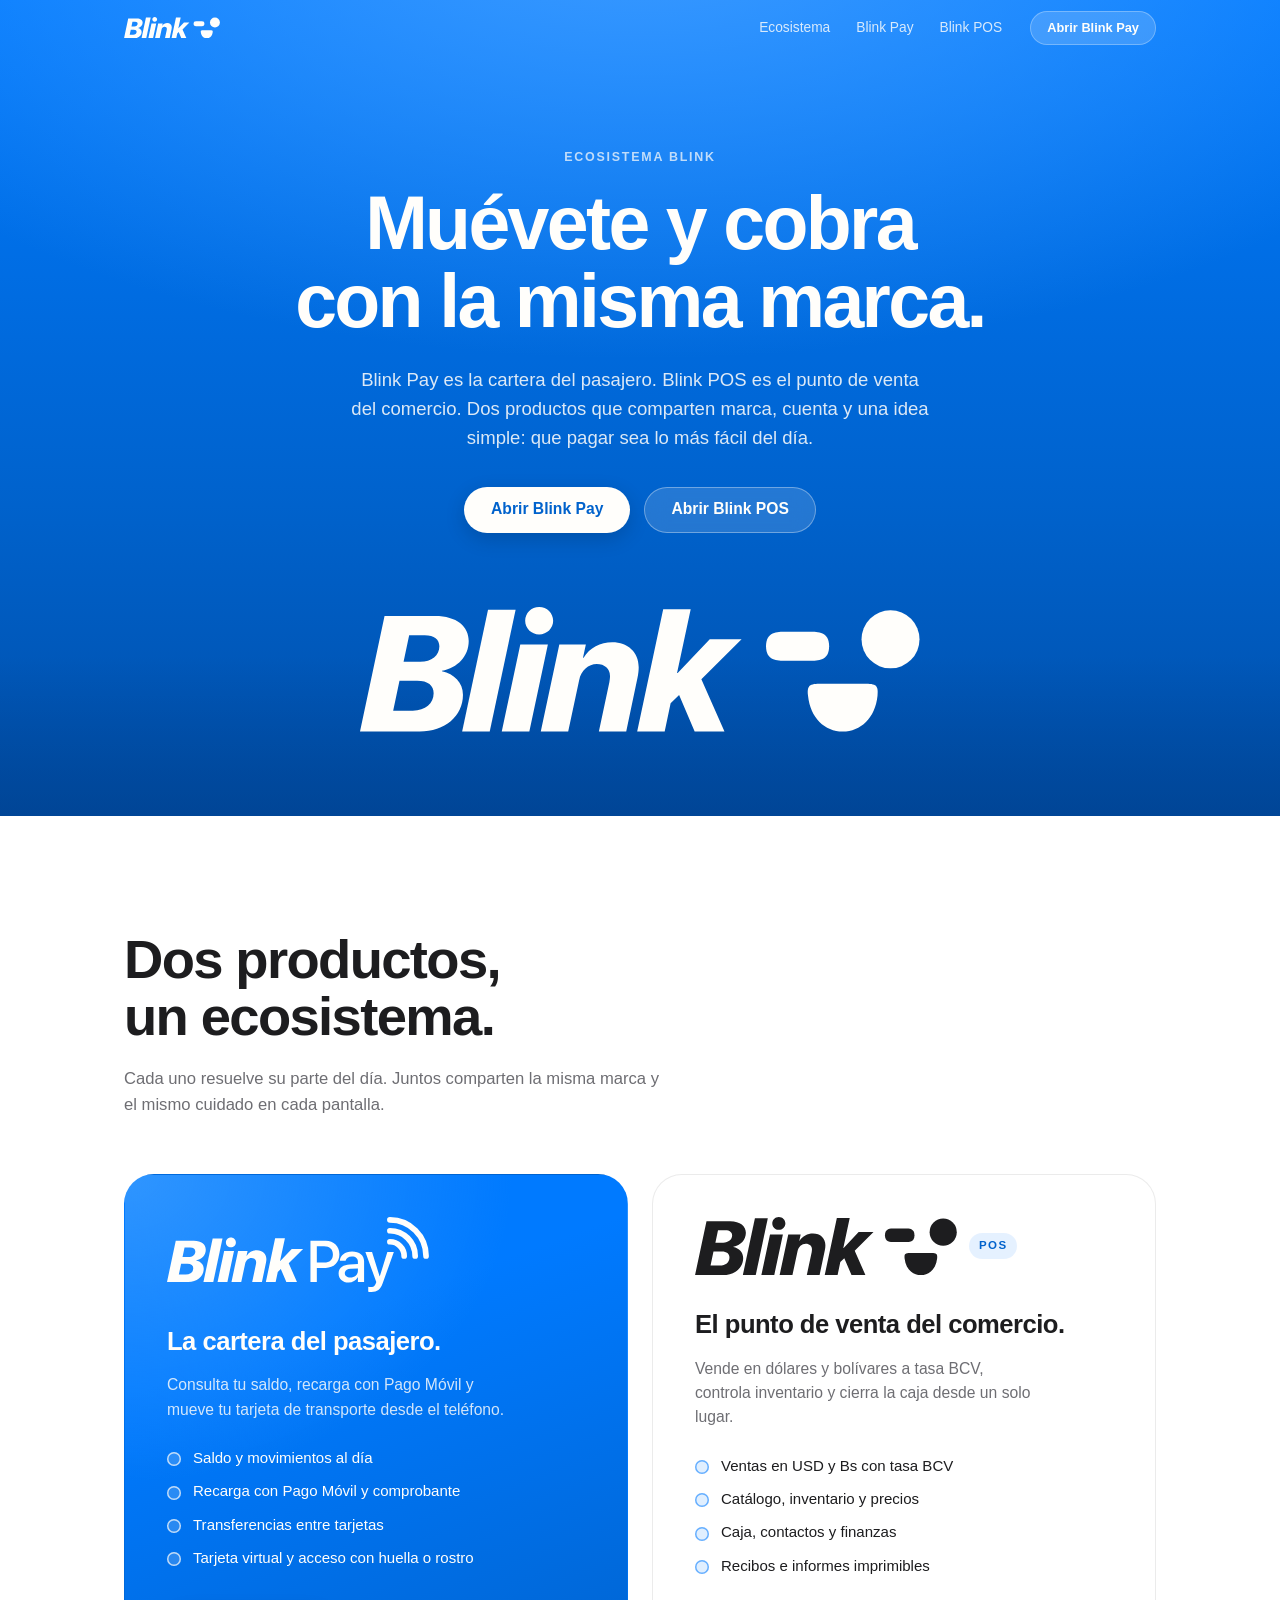
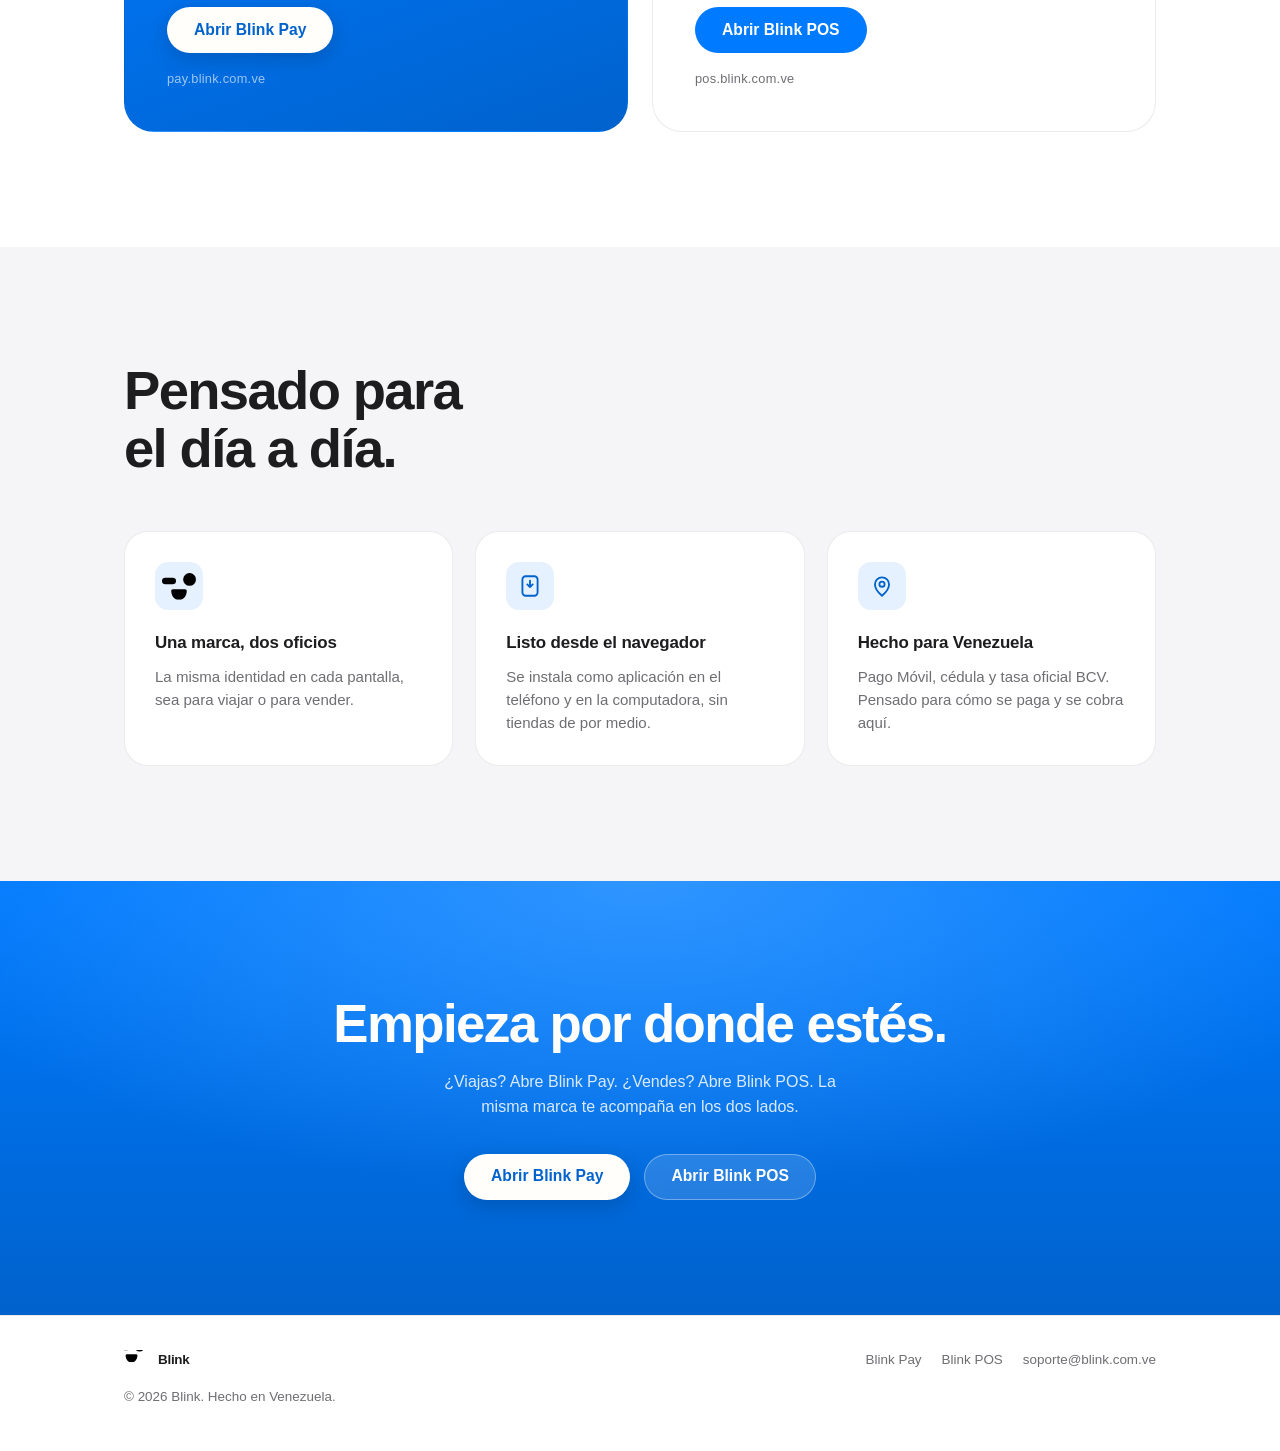
==== index.html @ 362bc80d "Crea la landing del ecosistema Blink" ====
<!doctype html>
<html lang="es">
<head>
  <meta charset="utf-8">
  <meta name="viewport" content="width=device-width, initial-scale=1">
  <title>Blink — Muévete y cobra con la misma marca</title>
  <meta name="description" content="Blink Pay, la cartera del pasajero, y Blink POS, el punto de venta del comercio. Dos productos que comparten marca, cuenta y la misma idea: que pagar sea lo más fácil del día.">
  <link rel="canonical" href="https://www.blink.com.ve/">
  <meta name="theme-color" content="#007AFF">
  <meta name="color-scheme" content="light">

  <meta property="og:type" content="website">
  <meta property="og:site_name" content="Blink">
  <meta property="og:locale" content="es_VE">
  <meta property="og:title" content="Blink — Muévete y cobra con la misma marca">
  <meta property="og:description" content="Blink Pay para el pasajero. Blink POS para el comercio. Dos productos, un ecosistema.">
  <meta property="og:url" content="https://www.blink.com.ve/">
  <meta property="og:image" content="https://www.blink.com.ve/assets/og.png">
  <meta property="og:image:width" content="1200">
  <meta property="og:image:height" content="630">
  <meta name="twitter:card" content="summary_large_image">
  <meta name="twitter:title" content="Blink — Muévete y cobra con la misma marca">
  <meta name="twitter:description" content="Blink Pay para el pasajero. Blink POS para el comercio. Dos productos, un ecosistema.">
  <meta name="twitter:image" content="https://www.blink.com.ve/assets/og.png">

  <link rel="icon" href="assets/favicon.svg" type="image/svg+xml">
  <link rel="icon" href="assets/favicon.png" sizes="32x32" type="image/png">
  <link rel="apple-touch-icon" href="assets/apple-touch-icon.png">
  <link rel="manifest" href="manifest.webmanifest">
  <link rel="stylesheet" href="assets/estilos.css">
</head>
<body>
  <a class="salto" href="#contenido">Saltar al contenido</a>

  <svg class="simbolos" aria-hidden="true" focusable="false" width="0" height="0" style="position:absolute">
    <defs>
      <symbol id="marca-blink" viewBox="0 0 869 194">
        <g transform="translate(-0 193.14)" fill="currentColor">
          <path d="M92.42 0C131.74 0 159.77 -23.82 159.77 -57.06C159.77 -75.42 146.25 -89.19 127.15 -93.28L127.27 -94.15C151.46 -98.99 168.7 -116.85 168.7 -140.55C168.7 -162.5 150.35 -179 116.48 -179H38.08L0 0ZM76.29 -149.48H100.35C115.36 -149.48 123.18 -142.78 123.18 -132.23C123.18 -118.22 111.27 -108.05 93.28 -108.05H67.61ZM51.48 -32.25 61.28 -78.65H88.69C105.56 -78.65 114.25 -71.33 114.25 -59.17C114.25 -43.04 101.59 -32.25 82 -32.25Z"/>
          <path d="M158.52 0H201.31L241.48 -188.8H198.68Z"/>
          <path d="M278.02 -150.59C290.18 -150.59 299.73 -160.27 299.73 -171.81C299.73 -183.47 290.18 -193.14 278.02 -193.14C265.86 -193.14 256.31 -183.47 256.31 -171.81C256.31 -160.27 265.86 -150.59 278.02 -150.59ZM219.97 0H262.76L291.54 -135.09H248.74Z"/>
          <path d="M280.52 0H323.07L340.06 -79.64C343.16 -94.65 354.33 -104.57 367.48 -104.57C379.63 -104.57 387.94 -97.13 387.94 -86.21C387.94 -83.36 387.57 -80.38 386.95 -76.54L370.7 0H413.12L430.62 -83.24C431.86 -89.19 432.48 -94.77 432.48 -99.73C432.48 -122.68 415.73 -138.31 391.42 -138.31C373.06 -138.31 356.31 -129.63 347.01 -114.5H346.02L350.48 -135.09H309.3Z"/>
          <path d="M472.81 0 482.01 -43.64 495.19 -56.39 519.32 0H565.59L529.72 -80.98L592.12 -143.15H542.75L493 -90.7H492L513.16 -189.69H470.49L430.13 0Z"/>
        </g>
        <g transform="translate(630.08 5.24) scale(0.6616) translate(-76 -114)" fill="currentColor">
          <path d="M 122 164 H 178 C 198 164 224 164 224 198 C 224 232 198 232 178 232 H 122 C 102 232 76 232 76 198 C 76 164 102 164 122 164 Z"/>
          <path d="M 436 182 A 68 68 0 1 1 299.99 182 A 68 68 0 1 1 436 182 Z"/>
          <path d="M 212 286 H 300 C 331.55 286 340.42 286 337.5 314 C 332.064081 366.125250 298 398 256 398 C 214 398 179.935919 366.125250 174.5 314 C 171.58 286 180.45 286 212 286 Z"/>
        </g>
      </symbol>

      <symbol id="marca-pay" viewBox="0 0 1121 321">
        <g transform="translate(-0 277.9)" fill="currentColor">
          <path d="M90.87 0C129.53 0 157.09 -23.42 157.09 -56.11C157.09 -74.16 143.8 -87.7 125.02 -91.72L125.14 -92.57C148.92 -97.33 165.88 -114.89 165.88 -138.19C165.88 -159.78 147.83 -176 114.53 -176H37.44L0 0ZM75.01 -146.97H98.67C113.43 -146.97 121.11 -140.39 121.11 -130.02C121.11 -116.24 109.41 -106.23 91.72 -106.23H66.47ZM50.62 -31.71 60.25 -77.33H87.21C103.79 -77.33 112.33 -70.13 112.33 -58.18C112.33 -42.32 99.89 -31.71 80.62 -31.71Z"/>
          <path d="M155.86 0H197.94L237.43 -185.63H195.36Z"/>
          <path d="M273.36 -148.07C285.31 -148.07 294.71 -157.58 294.71 -168.93C294.71 -180.39 285.31 -189.9 273.36 -189.9C261.41 -189.9 252.02 -180.39 252.02 -168.93C252.02 -157.58 261.41 -148.07 273.36 -148.07ZM216.28 0H258.36L286.66 -132.82H244.58Z"/>
          <path d="M275.82 0H317.66L334.36 -78.3C337.41 -93.06 348.39 -102.82 361.32 -102.82C373.27 -102.82 381.44 -95.5 381.44 -84.77C381.44 -81.96 381.08 -79.04 380.47 -75.25L364.49 0H406.2L423.4 -81.84C424.62 -87.7 425.23 -93.18 425.23 -98.06C425.23 -120.63 408.77 -135.99 384.86 -135.99C366.81 -135.99 350.34 -127.46 341.19 -112.58H340.22L344.61 -132.82H304.12Z"/>
          <path d="M464.89 0 473.94 -42.91 486.89 -55.45 510.62 0H556.12L520.85 -79.62L582.2 -140.75H533.65L484.74 -89.18H483.76L504.56 -186.51H462.61L422.93 0Z"/>
          <g transform="translate(597.52 0)">
            <path d="M16.22 0H43.54V-60.13H81.72C116.24 -60.13 140.14 -83.67 140.14 -118.07V-118.31C140.14 -152.83 116.24 -176 81.72 -176H16.22ZM74.89 -152.95C98.67 -152.95 112.33 -140.14 112.33 -118.19V-117.94C112.33 -95.87 98.67 -83.06 74.89 -83.06H43.54V-152.95Z"/>
            <path d="M179.55 2.32C196.5 2.32 211.38 -6.46 218.82 -20.25H219.31V0H245.78V-88.43C245.78 -114.16 225.9 -130.75 194.55 -130.75C162.96 -130.75 143.81 -113.8 141.98 -91.72L141.86 -90.38H166.74L166.99 -91.48C169.18 -101.72 178.58 -108.92 193.82 -108.92C210.16 -108.92 219.31 -100.38 219.31 -86.23V-76.6L184.43 -74.52C154.06 -72.69 136.74 -59.03 136.74 -36.71V-36.47C136.74 -13.42 153.94 2.32 179.55 2.32ZM163.33 -37.08V-37.32C163.33 -48.18 172.11 -55.13 187.97 -56.11L219.31 -58.06V-48.06C219.31 -31.35 205.29 -18.78 186.75 -18.78C172.6 -18.78 163.33 -25.86 163.33 -37.08Z"/>
            <path d="M277.26 42.81C302.39 42.81 315.8 32.57 325.32 5.98L373.13 -128.31H345.32L313 -23.91H312.14L279.82 -128.31H251.28L298 0.12L295.8 6.22C291.41 18.66 284.58 21.95 272.14 21.95C268.6 21.95 265.55 21.47 263.48 20.98V41.59C266.65 42.2 272.14 42.81 277.26 42.81Z"/>
          </g>
        </g>
        <g transform="translate(-0 277.9)">
          <path d="M 1014.75 -111 A 61 61 0 0 0 953.75 -172" fill="none" stroke="currentColor" stroke-width="24.4" stroke-linecap="round"/>
          <path d="M 1061.85 -111 A 108.1 108.1 0 0 0 953.75 -219.1" fill="none" stroke="currentColor" stroke-width="24.4" stroke-linecap="round"/>
          <path d="M 1108.45 -111 A 154.7 154.7 0 0 0 953.75 -265.7" fill="none" stroke="currentColor" stroke-width="24.4" stroke-linecap="round"/>
        </g>
      </symbol>

      <symbol id="marca-isotipo" viewBox="0 0 360 284">
        <g transform="translate(-76 -114)">
          <path d="M 122 164 H 178 C 198 164 224 164 224 198 C 224 232 198 232 178 232 H 122 C 102 232 76 232 76 198 C 76 164 102 164 122 164 Z"/>
          <path d="M 436 182 A 68 68 0 1 1 299.99 182 A 68 68 0 1 1 436 182 Z"/>
          <path d="M 212 286 H 300 C 331.55 286 340.42 286 337.5 314 C 332.064081 366.125250 298 398 256 398 C 214 398 179.935919 366.125250 174.5 314 C 171.58 286 180.45 286 212 286 Z"/>
        </g>
      </symbol>
    </defs>
  </svg>

  <header class="barra barra--transparente" id="barra">
    <div class="barra__interior">
      <a class="barra__marca" href="./" aria-label="Blink, inicio">
        <svg viewBox="0 0 869 194" aria-hidden="true"><use href="#marca-blink"/></svg>
      </a>
      <nav class="barra__nav" aria-label="Secciones">
        <a href="#ecosistema">Ecosistema</a>
        <a href="#pay">Blink Pay</a>
        <a href="#pos">Blink POS</a>
      </nav>
      <a class="boton boton--nav" href="https://pay.blink.com.ve">Abrir Blink Pay</a>
    </div>
  </header>

  <main id="contenido">
    <section class="heroe">
      <div class="heroe__interior">
        <p class="ceja">Ecosistema Blink</p>
        <h1>Muévete y cobra<br>con la misma marca.</h1>
        <p class="heroe__sub">Blink Pay es la cartera del pasajero. Blink POS es el punto de venta del comercio. Dos productos que comparten marca, cuenta y una idea simple: que pagar sea lo más fácil del día.</p>
        <div class="acciones">
          <a class="boton boton--claro" href="https://pay.blink.com.ve">Abrir Blink Pay</a>
          <a class="boton boton--vidrio" href="https://pos.blink.com.ve">Abrir Blink POS</a>
        </div>
        <div class="heroe__marca" data-revelar>
          <svg viewBox="0 0 869 194" role="img" aria-label="Blink"><use href="#marca-blink"/></svg>
        </div>
      </div>
    </section>

    <section class="seccion" id="ecosistema">
      <div class="seccion__interior">
        <h2 class="titulo" data-revelar>Dos productos,<br>un ecosistema.</h2>
        <p class="entrada" data-revelar>Cada uno resuelve su parte del día. Juntos comparten la misma marca y el mismo cuidado en cada pantalla.</p>

        <div class="rejilla">
          <article class="tarjeta tarjeta--pay" id="pay" data-revelar>
            <svg class="tarjeta__marca" viewBox="0 0 1121 321" role="img" aria-label="Blink Pay"><use href="#marca-pay"/></svg>
            <h3>La cartera del pasajero.</h3>
            <p class="tarjeta__texto">Consulta tu saldo, recarga con Pago Móvil y mueve tu tarjeta de transporte desde el teléfono.</p>
            <ul class="lista">
              <li>Saldo y movimientos al día</li>
              <li>Recarga con Pago Móvil y comprobante</li>
              <li>Transferencias entre tarjetas</li>
              <li>Tarjeta virtual y acceso con huella o rostro</li>
            </ul>
            <a class="boton boton--claro" href="https://pay.blink.com.ve">Abrir Blink Pay</a>
            <p class="tarjeta__dominio">pay.blink.com.ve</p>
          </article>

          <article class="tarjeta tarjeta--pos" id="pos" data-revelar>
            <div class="tarjeta__cabecera">
              <svg class="tarjeta__marca" viewBox="0 0 869 194" role="img" aria-label="Blink POS"><use href="#marca-blink"/></svg>
              <span class="etiqueta">POS</span>
            </div>
            <h3>El punto de venta del comercio.</h3>
            <p class="tarjeta__texto">Vende en dólares y bolívares a tasa BCV, controla inventario y cierra la caja desde un solo lugar.</p>
            <ul class="lista">
              <li>Ventas en USD y Bs con tasa BCV</li>
              <li>Catálogo, inventario y precios</li>
              <li>Caja, contactos y finanzas</li>
              <li>Recibos e informes imprimibles</li>
            </ul>
            <a class="boton boton--azul" href="https://pos.blink.com.ve">Abrir Blink POS</a>
            <p class="tarjeta__dominio">pos.blink.com.ve</p>
          </article>
        </div>
      </div>
    </section>

    <section class="seccion seccion--gris">
      <div class="seccion__interior">
        <h2 class="titulo" data-revelar>Pensado para<br>el día a día.</h2>
        <div class="rasgos">
          <div class="rasgo" data-revelar>
            <span class="rasgo__icono" aria-hidden="true">
              <svg viewBox="0 0 360 284"><use href="#marca-isotipo"/></svg>
            </span>
            <h3>Una marca, dos oficios</h3>
            <p>La misma identidad en cada pantalla, sea para viajar o para vender.</p>
          </div>
          <div class="rasgo" data-revelar>
            <span class="rasgo__icono" aria-hidden="true">
              <svg viewBox="0 0 24 24" fill="none" stroke="currentColor" stroke-width="1.7" stroke-linecap="round" stroke-linejoin="round">
                <rect x="5" y="3" width="14" height="18" rx="3"/>
                <path d="M12 7v6m0 0 2.5-2.5M12 13l-2.5-2.5"/>
              </svg>
            </span>
            <h3>Listo desde el navegador</h3>
            <p>Se instala como aplicación en el teléfono y en la computadora, sin tiendas de por medio.</p>
          </div>
          <div class="rasgo" data-revelar>
            <span class="rasgo__icono" aria-hidden="true">
              <svg viewBox="0 0 24 24" fill="none" stroke="currentColor" stroke-width="1.7" stroke-linecap="round" stroke-linejoin="round">
                <path d="M12 21s-6.5-5.6-6.5-10.5a6.5 6.5 0 1 1 13 0C18.5 15.4 12 21 12 21Z"/>
                <circle cx="12" cy="10.3" r="2.4"/>
              </svg>
            </span>
            <h3>Hecho para Venezuela</h3>
            <p>Pago Móvil, cédula y tasa oficial BCV. Pensado para cómo se paga y se cobra aquí.</p>
          </div>
        </div>
      </div>
    </section>

    <section class="cierre">
      <div class="cierre__interior">
        <h2 data-revelar>Empieza por donde estés.</h2>
        <p data-revelar>¿Viajas? Abre Blink Pay. ¿Vendes? Abre Blink POS. La misma marca te acompaña en los dos lados.</p>
        <div class="acciones" data-revelar>
          <a class="boton boton--claro" href="https://pay.blink.com.ve">Abrir Blink Pay</a>
          <a class="boton boton--vidrio" href="https://pos.blink.com.ve">Abrir Blink POS</a>
        </div>
      </div>
    </section>
  </main>

  <footer class="pie">
    <div class="pie__interior">
      <div class="pie__marca">
        <svg viewBox="76 114 360 284" aria-hidden="true"><use href="#marca-isotipo"/></svg>
        <span>Blink</span>
      </div>
      <nav class="pie__nav" aria-label="Productos">
        <a href="https://pay.blink.com.ve">Blink Pay</a>
        <a href="https://pos.blink.com.ve">Blink POS</a>
        <a href="mailto:soporte@blink.com.ve">soporte@blink.com.ve</a>
      </nav>
      <p class="pie__legal">© <span id="anio">2026</span> Blink. Hecho en Venezuela.</p>
    </div>
  </footer>

  <script src="assets/app.js" defer></script>
</body>
</html>
---- assets/estilos.css ----
/* Blink — landing del ecosistema.
   Tipografía del sistema (SF Pro donde exista), azul de marca #007AFF,
   blanco de marca #FFFEFB. Sin dependencias externas. */

:root {
  --azul: #007AFF;
  --azul-profundo: #0062cc;
  --azul-noche: #004ea8;
  --tinta: #1d1d1f;
  --secundario: #6e6e73;
  --gris: #f5f5f7;
  --borde: rgba(0, 0, 0, 0.08);
  --blanco: #FFFEFB;
  --radio: 30px;
  --ancho: 1080px;
  --barra: 56px;
  --curva: cubic-bezier(0.22, 0.61, 0.36, 1);
}

* { box-sizing: border-box; }

html {
  scroll-behavior: smooth;
  -webkit-text-size-adjust: 100%;
}

body {
  margin: 0;
  font-family: -apple-system, BlinkMacSystemFont, "SF Pro Text", "SF Pro Display",
    "Helvetica Neue", Inter, "Segoe UI", Roboto, Arial, sans-serif;
  color: var(--tinta);
  background: #fff;
  line-height: 1.55;
  -webkit-font-smoothing: antialiased;
  text-rendering: optimizeLegibility;
}

img, svg { display: block; }

a { color: inherit; }

.simbolos { position: absolute; width: 0; height: 0; overflow: hidden; }

.salto {
  position: fixed;
  left: 16px;
  top: -80px;
  z-index: 20;
  padding: 10px 16px;
  border-radius: 999px;
  background: var(--tinta);
  color: #fff;
  text-decoration: none;
  font-weight: 600;
  transition: top 0.2s var(--curva);
}
.salto:focus { top: 12px; }

/* ── Barra ───────────────────────────────────────────── */

.barra {
  position: fixed;
  inset: 0 0 auto 0;
  z-index: 10;
  height: var(--barra);
  background: rgba(255, 255, 255, 0.78);
  -webkit-backdrop-filter: saturate(180%) blur(20px);
  backdrop-filter: saturate(180%) blur(20px);
  border-bottom: 1px solid var(--borde);
  transition: background 0.3s var(--curva), border-color 0.3s var(--curva);
}

.barra__interior {
  max-width: var(--ancho);
  height: 100%;
  margin: 0 auto;
  padding: 0 24px;
  display: flex;
  align-items: center;
  gap: 28px;
}

.barra__marca {
  display: flex;
  align-items: center;
  color: var(--tinta);
  transition: color 0.3s var(--curva);
}
.barra__marca svg { width: 96px; height: auto; }

.barra__nav {
  display: flex;
  align-items: center;
  gap: 26px;
  margin-left: auto;
  font-size: 0.86rem;
  font-weight: 500;
}
.barra__nav a {
  text-decoration: none;
  color: var(--secundario);
  transition: color 0.2s var(--curva);
}
.barra__nav a:hover { color: var(--tinta); }

.barra--transparente {
  background: transparent;
  border-bottom-color: transparent;
  -webkit-backdrop-filter: none;
  backdrop-filter: none;
}
.barra--transparente .barra__marca { color: var(--blanco); }
.barra--transparente .barra__nav a { color: rgba(255, 254, 251, 0.82); }
.barra--transparente .barra__nav a:hover { color: var(--blanco); }
.barra--transparente .boton--nav {
  background: rgba(255, 254, 251, 0.16);
  color: var(--blanco);
  border-color: rgba(255, 254, 251, 0.28);
}

/* ── Botones ─────────────────────────────────────────── */

.boton {
  display: inline-flex;
  align-items: center;
  justify-content: center;
  min-height: 46px;
  padding: 0 26px;
  border-radius: 999px;
  border: 1px solid transparent;
  font-size: 0.98rem;
  font-weight: 600;
  text-decoration: none;
  white-space: nowrap;
  transition: transform 0.2s var(--curva), background 0.2s var(--curva),
    box-shadow 0.2s var(--curva), color 0.2s var(--curva);
}
.boton:focus-visible {
  outline: 3px solid var(--azul);
  outline-offset: 3px;
}
.boton:hover { transform: translateY(-1px); }
.boton:active { transform: translateY(0); }

.boton--claro {
  background: var(--blanco);
  color: var(--azul-profundo);
  box-shadow: 0 6px 20px rgba(0, 0, 0, 0.16);
}
.boton--claro:hover { background: #fff; box-shadow: 0 10px 26px rgba(0, 0, 0, 0.2); }

.boton--vidrio {
  background: rgba(255, 254, 251, 0.14);
  color: var(--blanco);
  border-color: rgba(255, 254, 251, 0.34);
  -webkit-backdrop-filter: blur(10px);
  backdrop-filter: blur(10px);
}
.boton--vidrio:hover { background: rgba(255, 254, 251, 0.22); }

.boton--azul {
  background: var(--azul);
  color: var(--blanco);
}
.boton--azul:hover { background: var(--azul-profundo); }

.boton--nav {
  min-height: 34px;
  padding: 0 16px;
  font-size: 0.8rem;
  border-color: rgba(0, 0, 0, 0.1);
  background: rgba(0, 0, 0, 0.04);
  color: var(--tinta);
  box-shadow: none;
}
.boton--nav:hover { transform: none; background: rgba(0, 0, 0, 0.08); }

/* ── Héroe ───────────────────────────────────────────── */

.heroe {
  position: relative;
  background:
    radial-gradient(120% 90% at 50% -10%, #3d9bff 0%, rgba(61, 155, 255, 0) 60%),
    linear-gradient(180deg, var(--azul) 0%, var(--azul-profundo) 62%, var(--azul-noche) 100%);
  color: var(--blanco);
  overflow: hidden;
}

.heroe::after {
  content: "";
  position: absolute;
  inset: auto 0 0 0;
  height: 160px;
  background: linear-gradient(180deg, rgba(0, 78, 168, 0) 0%, rgba(0, 62, 136, 0.55) 100%);
  pointer-events: none;
}

.heroe__interior {
  position: relative;
  z-index: 1;
  max-width: var(--ancho);
  margin: 0 auto;
  padding: calc(var(--barra) + 92px) 24px 84px;
  text-align: center;
}

.ceja {
  margin: 0 0 18px;
  font-size: 0.78rem;
  font-weight: 600;
  letter-spacing: 0.14em;
  text-transform: uppercase;
  color: rgba(255, 254, 251, 0.72);
}

.heroe h1 {
  margin: 0 auto;
  max-width: 20ch;
  font-size: clamp(2.5rem, 6.4vw, 4.7rem);
  line-height: 1.03;
  letter-spacing: -0.035em;
  font-weight: 700;
}

.heroe__sub {
  margin: 26px auto 0;
  max-width: 56ch;
  font-size: clamp(1.02rem, 1.5vw, 1.16rem);
  color: rgba(255, 254, 251, 0.86);
}

.acciones {
  display: flex;
  flex-wrap: wrap;
  justify-content: center;
  gap: 14px;
  margin-top: 34px;
}

.heroe__marca {
  max-width: 560px;
  margin: 74px auto 0;
  color: var(--blanco);
}
.heroe__marca svg { width: 100%; height: auto; }

/* ── Secciones ───────────────────────────────────────── */

.seccion { padding: clamp(72px, 9vw, 120px) 0; }
.seccion--gris { background: var(--gris); }

.seccion__interior {
  max-width: var(--ancho);
  margin: 0 auto;
  padding: 0 24px;
}

.titulo {
  margin: 0;
  font-size: clamp(2rem, 4.4vw, 3.4rem);
  line-height: 1.06;
  letter-spacing: -0.03em;
  font-weight: 700;
}

.entrada {
  margin: 20px 0 0;
  max-width: 58ch;
  font-size: clamp(1rem, 1.3vw, 1.1rem);
  color: var(--secundario);
}

/* ── Tarjetas de producto ────────────────────────────── */

.rejilla {
  display: grid;
  grid-template-columns: repeat(2, minmax(0, 1fr));
  gap: 24px;
  margin-top: clamp(36px, 5vw, 56px);
}

.tarjeta {
  display: flex;
  flex-direction: column;
  align-items: flex-start;
  padding: clamp(28px, 3.4vw, 42px);
  border-radius: var(--radio);
  background: #fff;
  border: 1px solid var(--borde);
  scroll-margin-top: calc(var(--barra) + 20px);
  transition: transform 0.35s var(--curva), box-shadow 0.35s var(--curva);
}
.tarjeta:hover {
  transform: translateY(-4px);
  box-shadow: 0 24px 60px rgba(0, 0, 0, 0.1);
}

.tarjeta--pay {
  background:
    radial-gradient(140% 100% at 0% 0%, #2f95ff 0%, rgba(47, 149, 255, 0) 55%),
    linear-gradient(160deg, var(--azul) 30%, var(--azul-profundo) 100%);
  border-color: transparent;
  color: var(--blanco);
}
.tarjeta--pay:hover { box-shadow: 0 26px 60px rgba(0, 96, 221, 0.35); }

.tarjeta__marca { width: min(262px, 78%); height: auto; }

.tarjeta--pos .tarjeta__marca { color: var(--tinta); }

.tarjeta__cabecera {
  display: flex;
  align-items: center;
  gap: 12px;
  width: 100%;
}

.etiqueta {
  padding: 4px 10px;
  border-radius: 999px;
  background: rgba(0, 122, 255, 0.1);
  color: var(--azul-profundo);
  font-size: 0.72rem;
  font-weight: 700;
  letter-spacing: 0.12em;
}

.tarjeta h3 {
  margin: 30px 0 0;
  font-size: clamp(1.3rem, 2vw, 1.62rem);
  letter-spacing: -0.02em;
  font-weight: 700;
}

.tarjeta__texto {
  margin: 12px 0 0;
  font-size: 0.98rem;
  color: var(--secundario);
  max-width: 40ch;
}
.tarjeta--pay .tarjeta__texto { color: rgba(255, 254, 251, 0.82); }

.lista {
  margin: 24px 0 30px;
  padding: 0;
  list-style: none;
  display: grid;
  gap: 10px;
  font-size: 0.94rem;
}
.lista li {
  position: relative;
  padding-left: 26px;
}
.lista li::before {
  content: "";
  position: absolute;
  left: 0;
  top: 0.42em;
  width: 14px;
  height: 14px;
  border-radius: 50%;
  background: rgba(0, 122, 255, 0.12);
  box-shadow: inset 0 0 0 1.5px rgba(0, 122, 255, 0.55);
}
.tarjeta--pay .lista li::before {
  background: rgba(255, 254, 251, 0.16);
  box-shadow: inset 0 0 0 1.5px rgba(255, 254, 251, 0.7);
}

.tarjeta .boton { margin-top: auto; }

.tarjeta__dominio {
  margin: 16px 0 0;
  font-size: 0.8rem;
  letter-spacing: 0.02em;
  color: var(--secundario);
  font-variant-numeric: tabular-nums;
}
.tarjeta--pay .tarjeta__dominio { color: rgba(255, 254, 251, 0.62); }

/* ── Rasgos ──────────────────────────────────────────── */

.rasgos {
  display: grid;
  grid-template-columns: repeat(3, minmax(0, 1fr));
  gap: 22px;
  margin-top: clamp(36px, 5vw, 54px);
}

.rasgo {
  padding: 30px;
  border-radius: 24px;
  background: #fff;
  border: 1px solid var(--borde);
}

.rasgo__icono {
  display: inline-flex;
  width: 48px;
  height: 48px;
  align-items: center;
  justify-content: center;
  border-radius: 13px;
  background: rgba(0, 122, 255, 0.1);
  color: var(--azul-profundo);
}
.rasgo__icono svg { width: 26px; height: 26px; }
.rasgo__icono svg[viewBox="0 0 360 284"] { width: 34px; height: auto; }

.rasgo h3 {
  margin: 20px 0 8px;
  font-size: 1.06rem;
  letter-spacing: -0.01em;
}

.rasgo p {
  margin: 0;
  font-size: 0.94rem;
  color: var(--secundario);
}

/* ── Cierre ──────────────────────────────────────────── */

.cierre {
  background:
    radial-gradient(100% 120% at 50% 0%, #2f95ff 0%, rgba(47, 149, 255, 0) 60%),
    linear-gradient(180deg, var(--azul) 0%, var(--azul-profundo) 100%);
  color: var(--blanco);
  padding: clamp(72px, 9vw, 118px) 24px;
  text-align: center;
}

.cierre__interior { max-width: 760px; margin: 0 auto; }

.cierre h2 {
  margin: 0;
  font-size: clamp(2rem, 4.4vw, 3.3rem);
  line-height: 1.06;
  letter-spacing: -0.03em;
}

.cierre p {
  margin: 18px auto 0;
  max-width: 48ch;
  color: rgba(255, 254, 251, 0.85);
}

/* ── Pie ─────────────────────────────────────────────── */

.pie { padding: 34px 0 44px; border-top: 1px solid var(--borde); }

.pie__interior {
  max-width: var(--ancho);
  margin: 0 auto;
  padding: 0 24px;
  display: flex;
  flex-wrap: wrap;
  align-items: center;
  gap: 16px 32px;
  font-size: 0.84rem;
  color: var(--secundario);
}

.pie__marca {
  display: flex;
  align-items: center;
  gap: 8px;
  color: var(--tinta);
  font-weight: 700;
  letter-spacing: -0.02em;
}
.pie__marca svg { width: 26px; height: auto; }

.pie__nav {
  display: flex;
  flex-wrap: wrap;
  gap: 20px;
  margin-left: auto;
}
.pie__nav a { text-decoration: none; }
.pie__nav a:hover { color: var(--tinta); }

.pie__legal { margin: 0; width: 100%; }

/* ── Animación de entrada ────────────────────────────── */

[data-revelar] {
  opacity: 0;
  transform: translateY(18px);
  transition: opacity 0.7s var(--curva), transform 0.7s var(--curva);
}
[data-revelar].visible { opacity: 1; transform: none; }

/* ── Adaptación ──────────────────────────────────────── */

@media (max-width: 860px) {
  .rejilla { grid-template-columns: 1fr; }
  .rasgos { grid-template-columns: 1fr; }
  .barra__nav { display: none; }
  .boton--nav { margin-left: auto; }
  .heroe__interior { padding-top: calc(var(--barra) + 72px); }
  .heroe__marca { margin-top: 54px; }
}

@media (max-width: 480px) {
  .acciones { flex-direction: column; align-items: stretch; }
  .acciones .boton { width: 100%; }
  .heroe h1 { letter-spacing: -0.03em; }
  .pie__nav { margin-left: 0; }
}

@media (prefers-reduced-motion: reduce) {
  html { scroll-behavior: auto; }
  *, *::before, *::after { transition-duration: 0.001ms !important; animation-duration: 0.001ms !important; }
  [data-revelar] { opacity: 1; transform: none; }
}
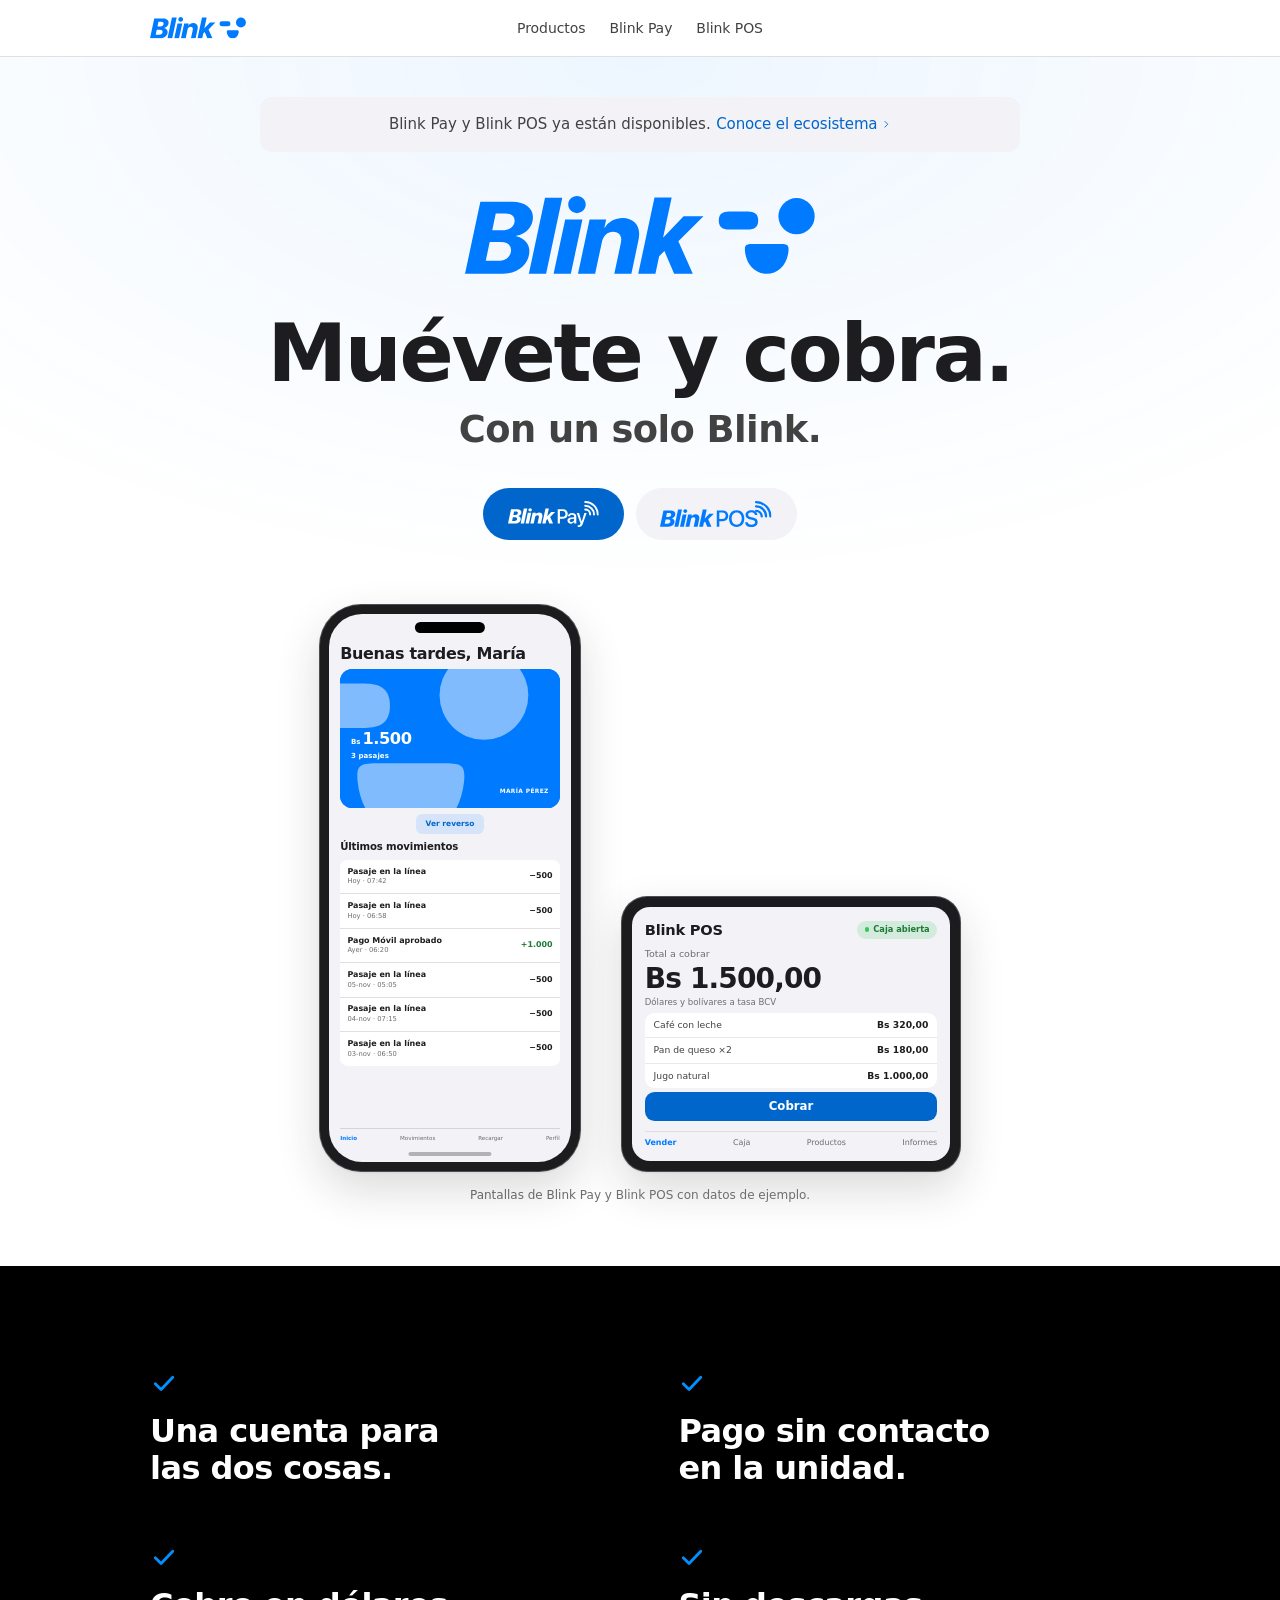
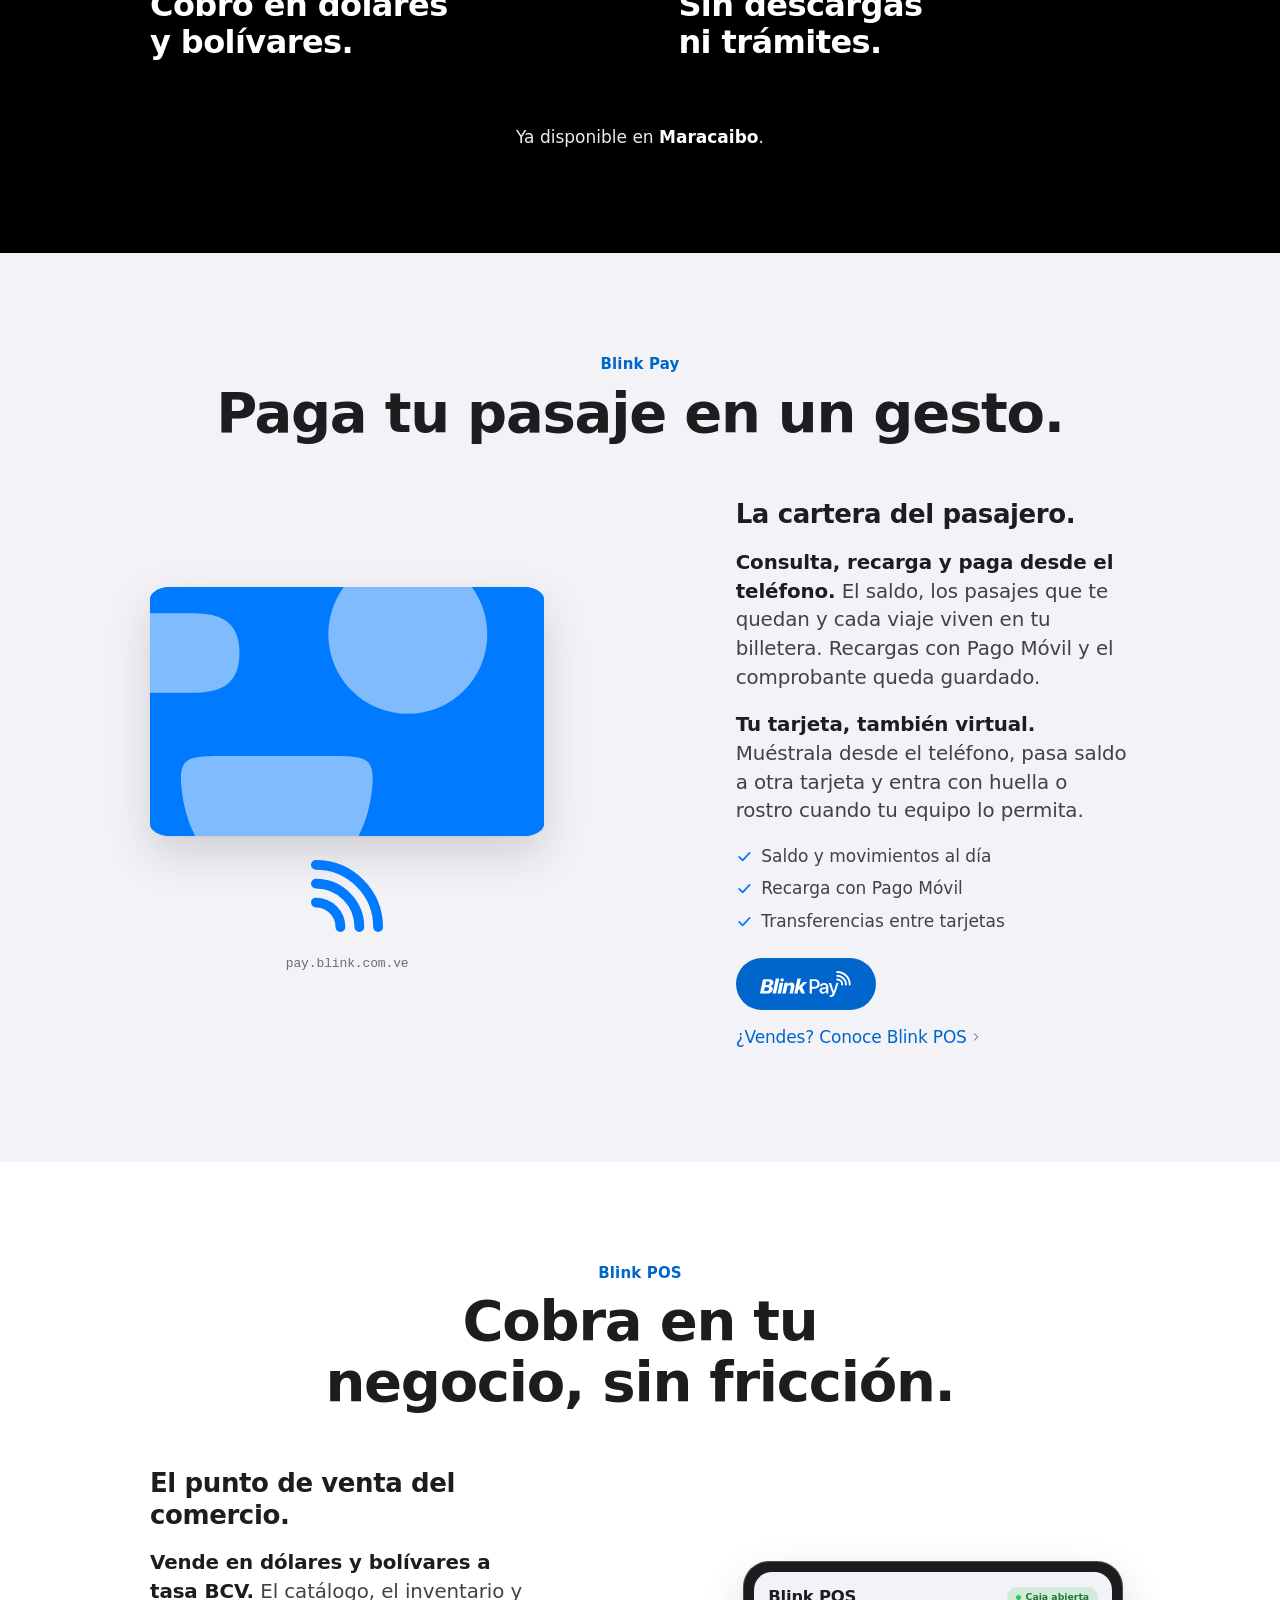
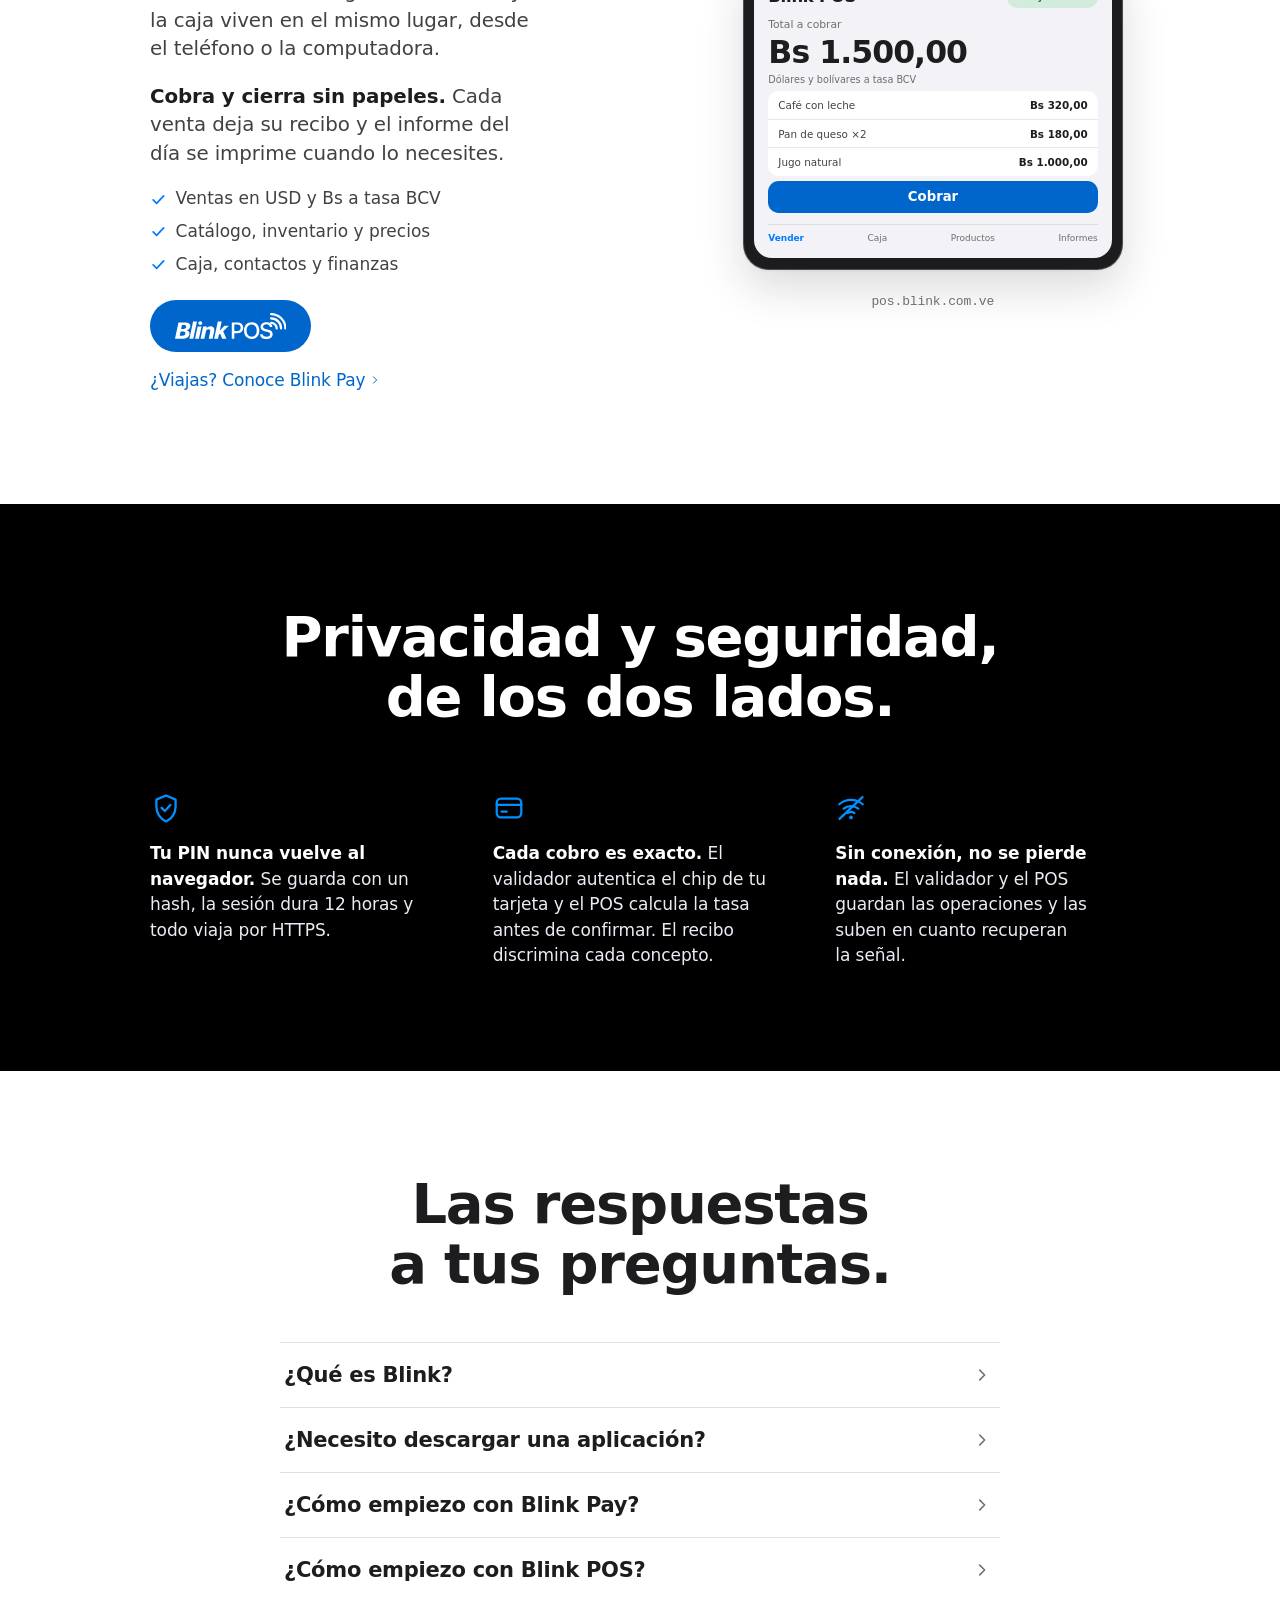
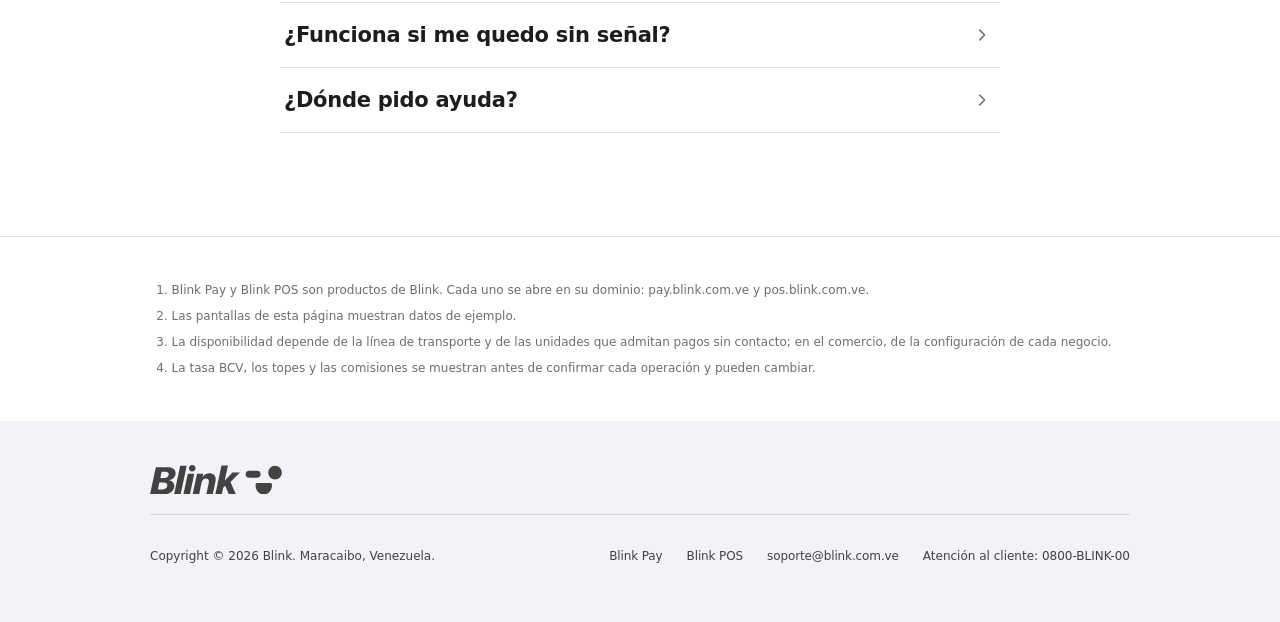
==== commit 2079be3d: "Ajusta la landing del ecosistema al material de Blink Pay Quita el botón de Blink Pay del header y v" ====
--- a/index.html
+++ b/index.html
@@ -3,34 +3,37 @@
 <head>
   <meta charset="utf-8">
   <meta name="viewport" content="width=device-width, initial-scale=1">
-  <title>Blink — Muévete y cobra con la misma marca</title>
-  <meta name="description" content="Blink Pay, la cartera del pasajero, y Blink POS, el punto de venta del comercio. Dos productos que comparten marca, cuenta y la misma idea: que pagar sea lo más fácil del día.">
+  <title>Blink — Paga tu pasaje y cobra en tu negocio</title>
+  <meta name="description" content="Blink Pay, la cartera del pasajero, y Blink POS, el punto de venta del comercio. La misma cuenta, la misma marca y una idea simple: que pagar sea lo más fácil del día.">
   <link rel="canonical" href="https://www.blink.com.ve/">
-  <meta name="theme-color" content="#007AFF">
+  <meta name="theme-color" content="#f2f2f7">
   <meta name="color-scheme" content="light">
 
   <meta property="og:type" content="website">
   <meta property="og:site_name" content="Blink">
   <meta property="og:locale" content="es_VE">
-  <meta property="og:title" content="Blink — Muévete y cobra con la misma marca">
-  <meta property="og:description" content="Blink Pay para el pasajero. Blink POS para el comercio. Dos productos, un ecosistema.">
+  <meta property="og:title" content="Blink — Paga tu pasaje y cobra en tu negocio">
+  <meta property="og:description" content="Blink Pay para el pasajero. Blink POS para el comercio. Dos productos, una sola marca.">
   <meta property="og:url" content="https://www.blink.com.ve/">
   <meta property="og:image" content="https://www.blink.com.ve/assets/og.png">
   <meta property="og:image:width" content="1200">
   <meta property="og:image:height" content="630">
+  <meta property="og:image:alt" content="Blink Pay · Blink POS — Muévete y cobra. Con un solo Blink.">
   <meta name="twitter:card" content="summary_large_image">
-  <meta name="twitter:title" content="Blink — Muévete y cobra con la misma marca">
-  <meta name="twitter:description" content="Blink Pay para el pasajero. Blink POS para el comercio. Dos productos, un ecosistema.">
+  <meta name="twitter:title" content="Blink — Paga tu pasaje y cobra en tu negocio">
+  <meta name="twitter:description" content="Blink Pay para el pasajero. Blink POS para el comercio. Dos productos, una sola marca.">
   <meta name="twitter:image" content="https://www.blink.com.ve/assets/og.png">
+  <meta name="twitter:image:alt" content="Blink Pay · Blink POS — Muévete y cobra. Con un solo Blink.">
 
   <link rel="icon" href="assets/favicon.svg" type="image/svg+xml">
   <link rel="icon" href="assets/favicon.png" sizes="32x32" type="image/png">
   <link rel="apple-touch-icon" href="assets/apple-touch-icon.png">
   <link rel="manifest" href="manifest.webmanifest">
   <link rel="stylesheet" href="assets/estilos.css">
+  <noscript><style>.lp-acordeon__bandeja{grid-template-rows:1fr}</style></noscript>
 </head>
 <body>
-  <a class="salto" href="#contenido">Saltar al contenido</a>
+  <a class="lp-salto" href="#contenido">Saltar al contenido</a>
 
   <svg class="simbolos" aria-hidden="true" focusable="false" width="0" height="0" style="position:absolute">
     <defs>
@@ -69,6 +72,26 @@
         </g>
       </symbol>
 
+      <symbol id="marca-pos" viewBox="0 0 1206 281">
+        <g transform="translate(-0 277.9)" fill="currentColor">
+          <path d="M90.87 0C129.53 0 157.09 -23.42 157.09 -56.11C157.09 -74.16 143.8 -87.7 125.02 -91.72L125.14 -92.57C148.92 -97.33 165.88 -114.89 165.88 -138.19C165.88 -159.78 147.83 -176 114.53 -176H37.44L0 0ZM75.01 -146.97H98.67C113.43 -146.97 121.11 -140.39 121.11 -130.02C121.11 -116.24 109.41 -106.23 91.72 -106.23H66.47ZM50.62 -31.71 60.25 -77.33H87.21C103.79 -77.33 112.33 -70.13 112.33 -58.18C112.33 -42.32 99.89 -31.71 80.62 -31.71Z"/>
+          <path d="M155.86 0H197.94L237.43 -185.63H195.36Z"/>
+          <path d="M273.36 -148.07C285.31 -148.07 294.71 -157.58 294.71 -168.93C294.71 -180.39 285.31 -189.9 273.36 -189.9C261.41 -189.9 252.02 -180.39 252.02 -168.93C252.02 -157.58 261.41 -148.07 273.36 -148.07ZM216.28 0H258.36L286.66 -132.82H244.58Z"/>
+          <path d="M275.82 0H317.66L334.36 -78.3C337.41 -93.06 348.39 -102.82 361.32 -102.82C373.27 -102.82 381.44 -95.5 381.44 -84.77C381.44 -81.96 381.08 -79.04 380.47 -75.25L364.49 0H406.2L423.4 -81.84C424.62 -87.7 425.23 -93.18 425.23 -98.06C425.23 -120.63 408.77 -135.99 384.86 -135.99C366.81 -135.99 350.34 -127.46 341.19 -112.58H340.22L344.61 -132.82H304.12Z"/>
+          <path d="M464.89 0 473.94 -42.91 486.89 -55.45 510.62 0H556.12L520.85 -79.62L582.2 -140.75H533.65L484.74 -89.18H483.76L504.56 -186.51H462.61L422.93 0Z"/>
+          <g transform="translate(597.52 0)">
+            <path d="M16.22 0H43.54V-60.13H81.72C116.24 -60.13 140.14 -83.67 140.14 -118.07V-118.31C140.14 -152.83 116.24 -176 81.72 -176H16.22ZM74.89 -152.95C98.67 -152.95 112.33 -140.14 112.33 -118.19V-117.94C112.33 -95.87 98.67 -83.06 74.89 -83.06H43.54V-152.95Z"/>
+            <path d="M231.27 2.93C282.13 2.93 313.72 -32.08 313.72 -87.94V-88.18C313.72 -143.92 282 -178.93 231.27 -178.93C180.65 -178.93 148.81 -144.04 148.81 -88.18V-87.94C148.81 -31.96 180.53 2.93 231.27 2.93ZM231.27 -21.22C197.85 -21.22 176.62 -46.96 176.62 -87.94V-88.18C176.62 -129.16 197.97 -154.78 231.27 -154.78C264.68 -154.78 285.78 -129.04 285.78 -88.18V-87.94C285.78 -47.32 265.05 -21.22 231.27 -21.22Z"/>
+            <path d="M390.81 2.93C432.53 2.93 457.9 -17.44 457.9 -49.52V-49.64C457.9 -76.84 442.28 -91.6 405.94 -99.28L386.67 -103.31C364.71 -108.06 354.71 -116.11 354.71 -129.29V-129.41C354.71 -144.78 368.62 -155.14 390.45 -155.27C411.3 -155.27 425.45 -145.39 427.89 -129.04L428.01 -127.33H454.6L454.48 -129.41C452.65 -158.92 427.53 -178.93 390.81 -178.93C353.61 -178.93 327.15 -158.31 327.02 -128.31V-128.19C327.02 -102.09 343.73 -86.23 378.25 -78.91L397.4 -74.89C420.7 -69.77 430.33 -62.08 430.33 -47.93V-47.81C430.33 -31.35 415.45 -20.73 391.91 -20.73C368.37 -20.73 352.15 -30.86 349.71 -47.08L349.47 -48.67H322.88L323 -46.84C325.19 -15.86 351.3 2.93 390.81 2.93Z"/>
+          </g>
+        </g>
+        <g transform="translate(-0 277.9)">
+          <path d="M 1099.52 -111 A 61 61 0 0 0 1038.52 -172" fill="none" stroke="currentColor" stroke-width="24.4" stroke-linecap="round"/>
+          <path d="M 1146.62 -111 A 108.1 108.1 0 0 0 1038.52 -219.1" fill="none" stroke="currentColor" stroke-width="24.4" stroke-linecap="round"/>
+          <path d="M 1193.22 -111 A 154.7 154.7 0 0 0 1038.52 -265.7" fill="none" stroke="currentColor" stroke-width="24.4" stroke-linecap="round"/>
+        </g>
+      </symbol>
+
       <symbol id="marca-isotipo" viewBox="0 0 360 284">
         <g transform="translate(-76 -114)">
           <path d="M 122 164 H 178 C 198 164 224 164 224 198 C 224 232 198 232 178 232 H 122 C 102 232 76 232 76 198 C 76 164 102 164 122 164 Z"/>
@@ -76,140 +99,483 @@
           <path d="M 212 286 H 300 C 331.55 286 340.42 286 337.5 314 C 332.064081 366.125250 298 398 256 398 C 214 398 179.935919 366.125250 174.5 314 C 171.58 286 180.45 286 212 286 Z"/>
         </g>
       </symbol>
+
+      <symbol id="icono-check" viewBox="0 0 24 24">
+        <path d="M4.5 12.6l5 5L19.5 7" fill="none" stroke="currentColor" stroke-width="2.4" stroke-linecap="round" stroke-linejoin="round"/>
+      </symbol>
+      <symbol id="icono-adelante" viewBox="0 0 24 24">
+        <path d="M9 5.5 15.5 12 9 18.5" fill="none" stroke="currentColor" stroke-width="2" stroke-linecap="round" stroke-linejoin="round"/>
+      </symbol>
+      <symbol id="icono-escudo" viewBox="0 0 24 24">
+        <path d="M12 2.6 4.8 5.7v5.4c0 4.9 3 9.2 7.2 11 4.2-1.8 7.2-6.1 7.2-11V5.7L12 2.6Z" fill="none" stroke="currentColor" stroke-width="1.7" stroke-linejoin="round"/>
+        <path d="M8.7 11.9l2.4 2.4 4.2-4.5" fill="none" stroke="currentColor" stroke-width="1.7" stroke-linecap="round" stroke-linejoin="round"/>
+      </symbol>
+      <symbol id="icono-tarjeta" viewBox="0 0 24 24">
+        <rect x="2.8" y="5" width="18.4" height="14" rx="3.2" fill="none" stroke="currentColor" stroke-width="1.7"/>
+        <path d="M2.8 9.6h18.4M6.4 14.8h3.8" fill="none" stroke="currentColor" stroke-width="1.7" stroke-linecap="round"/>
+      </symbol>
+      <symbol id="icono-sin-senal" viewBox="0 0 24 24">
+        <path d="M3.2 9.2a13.4 13.4 0 0 1 17.6 0M6.5 12.5a8.8 8.8 0 0 1 11 0M9.5 15.8a4.3 4.3 0 0 1 5 0" fill="none" stroke="currentColor" stroke-width="1.7" stroke-linecap="round"/>
+        <circle cx="12" cy="19.1" r="1.4" fill="currentColor"/>
+        <path d="M3.4 20.2 20.6 3.8" fill="none" stroke="currentColor" stroke-width="1.7" stroke-linecap="round"/>
+      </symbol>
     </defs>
   </svg>
 
-  <header class="barra barra--transparente" id="barra">
-    <div class="barra__interior">
-      <a class="barra__marca" href="./" aria-label="Blink, inicio">
-        <svg viewBox="0 0 869 194" aria-hidden="true"><use href="#marca-blink"/></svg>
-      </a>
-      <nav class="barra__nav" aria-label="Secciones">
-        <a href="#ecosistema">Ecosistema</a>
-        <a href="#pay">Blink Pay</a>
-        <a href="#pos">Blink POS</a>
-      </nav>
-      <a class="boton boton--nav" href="https://pay.blink.com.ve">Abrir Blink Pay</a>
-    </div>
-  </header>
-
-  <main id="contenido">
-    <section class="heroe">
-      <div class="heroe__interior">
-        <p class="ceja">Ecosistema Blink</p>
-        <h1>Muévete y cobra<br>con la misma marca.</h1>
-        <p class="heroe__sub">Blink Pay es la cartera del pasajero. Blink POS es el punto de venta del comercio. Dos productos que comparten marca, cuenta y una idea simple: que pagar sea lo más fácil del día.</p>
-        <div class="acciones">
-          <a class="boton boton--claro" href="https://pay.blink.com.ve">Abrir Blink Pay</a>
-          <a class="boton boton--vidrio" href="https://pos.blink.com.ve">Abrir Blink POS</a>
-        </div>
-        <div class="heroe__marca" data-revelar>
+  <div class="lp">
+    <header class="lp-nav">
+      <div class="lp-nav__fila">
+        <a class="lp-nav__marca" href="./" aria-label="Blink, inicio">
           <svg viewBox="0 0 869 194" role="img" aria-label="Blink"><use href="#marca-blink"/></svg>
-        </div>
+        </a>
+        <nav class="lp-nav__enlaces" aria-label="Secciones">
+          <a href="#ecosistema">Productos</a>
+          <a href="#pay">Blink Pay</a>
+          <a href="#pos">Blink POS</a>
+        </nav>
       </div>
-    </section>
-
-    <section class="seccion" id="ecosistema">
-      <div class="seccion__interior">
-        <h2 class="titulo" data-revelar>Dos productos,<br>un ecosistema.</h2>
-        <p class="entrada" data-revelar>Cada uno resuelve su parte del día. Juntos comparten la misma marca y el mismo cuidado en cada pantalla.</p>
-
-        <div class="rejilla">
-          <article class="tarjeta tarjeta--pay" id="pay" data-revelar>
-            <svg class="tarjeta__marca" viewBox="0 0 1121 321" role="img" aria-label="Blink Pay"><use href="#marca-pay"/></svg>
-            <h3>La cartera del pasajero.</h3>
-            <p class="tarjeta__texto">Consulta tu saldo, recarga con Pago Móvil y mueve tu tarjeta de transporte desde el teléfono.</p>
-            <ul class="lista">
-              <li>Saldo y movimientos al día</li>
-              <li>Recarga con Pago Móvil y comprobante</li>
-              <li>Transferencias entre tarjetas</li>
-              <li>Tarjeta virtual y acceso con huella o rostro</li>
-            </ul>
-            <a class="boton boton--claro" href="https://pay.blink.com.ve">Abrir Blink Pay</a>
-            <p class="tarjeta__dominio">pay.blink.com.ve</p>
-          </article>
-
-          <article class="tarjeta tarjeta--pos" id="pos" data-revelar>
-            <div class="tarjeta__cabecera">
-              <svg class="tarjeta__marca" viewBox="0 0 869 194" role="img" aria-label="Blink POS"><use href="#marca-blink"/></svg>
-              <span class="etiqueta">POS</span>
+    </header>
+
+    <main id="contenido">
+      <section class="lp-seccion lp-hero" id="arriba" aria-labelledby="hero-titulo">
+        <div class="lp-contenido">
+          <div class="lp-cinta">
+            <p>
+              Blink Pay y Blink POS ya están disponibles.
+              <a class="lp-enlace" href="#ecosistema">
+                Conoce el ecosistema
+                <svg class="icono" viewBox="0 0 24 24" aria-hidden="true"><use href="#icono-adelante"/></svg>
+              </a>
+            </p>
+          </div>
+
+          <h1 class="visualmente-oculto" id="hero-titulo">Blink</h1>
+          <svg class="lp-marca" viewBox="0 0 869 194" role="img" aria-label="Blink"><use href="#marca-blink"/></svg>
+          <h2 class="lp-hero__titular">
+            Muévete y cobra.
+            <span class="lp-hero__sub">Con un solo Blink.</span>
+          </h2>
+          <p class="lp-hero__cta">
+            <a class="lp-boton lp-boton--primario lp-boton--marca" href="https://pay.blink.com.ve" aria-label="Abrir Blink Pay">
+              <svg class="lp-boton__marca" viewBox="0 0 1121 321" aria-hidden="true" focusable="false"><use href="#marca-pay"/></svg>
+            </a>
+            <a class="lp-boton lp-boton--fantasma lp-boton--marca" href="https://pos.blink.com.ve" aria-label="Abrir Blink POS">
+              <svg class="lp-boton__marca" viewBox="0 0 1206 281" aria-hidden="true" focusable="false"><use href="#marca-pos"/></svg>
+            </a>
+          </p>
+
+          <div class="lp-hero__hardware">
+            <div class="lp-duo">
+              <div class="lp-telefono" role="img" aria-label="Teléfono con la billetera Blink Pay y el saldo de la tarjeta">
+                <div class="lp-telefono__marco">
+                  <span class="lp-telefono__isla"></span>
+                  <div class="lp-telefono__pantalla">
+                    <div class="lp-mini">
+                      <p class="lp-mini__titulo">Buenas tardes, María</p>
+                      <div class="lp-mini__tarjeta">
+                        <img class="lp-mini__arte" src="assets/brand/blink-pay-tarjeta.svg" width="1011" height="638" alt="">
+                        <span class="lp-mini__saldo"><span class="lp-mini__moneda">Bs</span>1.500</span>
+                        <span class="lp-mini__pasajes">3 pasajes</span>
+                        <span class="lp-mini__titular">María Pérez</span>
+                      </div>
+                      <span class="lp-mini__reverso">Ver reverso</span>
+                      <p class="lp-mini__rotulo">Últimos movimientos</p>
+                      <div class="lp-mini__lista">
+                        <div class="lp-mini__fila">
+                          <span class="lp-mini__fila-texto">
+                            <strong>Pasaje en la línea</strong>
+                            <em>Hoy · 07:42</em>
+                          </span>
+                          <span class="lp-mini__monto">−500</span>
+                        </div>
+                        <div class="lp-mini__fila">
+                          <span class="lp-mini__fila-texto">
+                            <strong>Pasaje en la línea</strong>
+                            <em>Hoy · 06:58</em>
+                          </span>
+                          <span class="lp-mini__monto">−500</span>
+                        </div>
+                        <div class="lp-mini__fila lp-mini__fila--entra">
+                          <span class="lp-mini__fila-texto">
+                            <strong>Pago Móvil aprobado</strong>
+                            <em>Ayer · 06:20</em>
+                          </span>
+                          <span class="lp-mini__monto">+1.000</span>
+                        </div>
+                        <div class="lp-mini__fila">
+                          <span class="lp-mini__fila-texto">
+                            <strong>Pasaje en la línea</strong>
+                            <em>05-nov · 05:05</em>
+                          </span>
+                          <span class="lp-mini__monto">−500</span>
+                        </div>
+                        <div class="lp-mini__fila">
+                          <span class="lp-mini__fila-texto">
+                            <strong>Pasaje en la línea</strong>
+                            <em>04-nov · 07:15</em>
+                          </span>
+                          <span class="lp-mini__monto">−500</span>
+                        </div>
+                        <div class="lp-mini__fila">
+                          <span class="lp-mini__fila-texto">
+                            <strong>Pasaje en la línea</strong>
+                            <em>03-nov · 06:50</em>
+                          </span>
+                          <span class="lp-mini__monto">−500</span>
+                        </div>
+                      </div>
+                      <div class="lp-mini__tabs">
+                        <span class="lp-mini__tab lp-mini__tab--activa">Inicio</span>
+                        <span class="lp-mini__tab">Movimientos</span>
+                        <span class="lp-mini__tab">Recargar</span>
+                        <span class="lp-mini__tab">Perfil</span>
+                      </div>
+                    </div>
+                  </div>
+                  <span class="lp-telefono__barra"></span>
+                </div>
+              </div>
+
+              <div class="lp-caja" role="img" aria-label="Pantalla de Blink POS con el total de una venta y el botón de cobrar">
+                <div class="lp-caja__marco">
+                  <div class="lp-caja__pantalla">
+                    <div class="lp-caja__ui">
+                      <div class="lp-caja__barra">
+                        <span class="lp-caja__nombre">Blink POS</span>
+                        <span class="lp-caja__estado"><i></i>Caja abierta</span>
+                      </div>
+                      <p class="lp-caja__rotulo">Total a cobrar</p>
+                      <p class="lp-caja__total">Bs 1.500,00</p>
+                      <p class="lp-caja__tasa">Dólares y bolívares a tasa BCV</p>
+                      <ul class="lp-caja__lineas">
+                        <li><span>Café con leche</span><b>Bs 320,00</b></li>
+                        <li><span>Pan de queso ×2</span><b>Bs 180,00</b></li>
+                        <li><span>Jugo natural</span><b>Bs 1.000,00</b></li>
+                      </ul>
+                      <span class="lp-caja__boton">Cobrar</span>
+                      <div class="lp-caja__tabs">
+                        <span class="activa">Vender</span>
+                        <span>Caja</span>
+                        <span>Productos</span>
+                        <span>Informes</span>
+                      </div>
+                    </div>
+                  </div>
+                </div>
+              </div>
             </div>
-            <h3>El punto de venta del comercio.</h3>
-            <p class="tarjeta__texto">Vende en dólares y bolívares a tasa BCV, controla inventario y cierra la caja desde un solo lugar.</p>
-            <ul class="lista">
-              <li>Ventas en USD y Bs con tasa BCV</li>
-              <li>Catálogo, inventario y precios</li>
-              <li>Caja, contactos y finanzas</li>
-              <li>Recibos e informes imprimibles</li>
-            </ul>
-            <a class="boton boton--azul" href="https://pos.blink.com.ve">Abrir Blink POS</a>
-            <p class="tarjeta__dominio">pos.blink.com.ve</p>
-          </article>
+            <p class="lp-nota-visual">Pantallas de Blink Pay y Blink POS con datos de ejemplo.</p>
+          </div>
+        </div>
+      </section>
+
+      <section class="lp-seccion lp-seccion--oscura lp-beneficios" id="ecosistema" aria-label="Lo que comparten Blink Pay y Blink POS">
+        <div class="lp-contenido">
+          <ul class="lp-beneficios__rejilla">
+            <li class="lp-beneficio">
+              <span class="lp-beneficio__check" aria-hidden="true">
+                <svg class="icono" viewBox="0 0 24 24"><use href="#icono-check"/></svg>
+              </span>
+              <h2 class="lp-beneficio__titulo">Una cuenta para las dos cosas.</h2>
+            </li>
+            <li class="lp-beneficio">
+              <span class="lp-beneficio__check" aria-hidden="true">
+                <svg class="icono" viewBox="0 0 24 24"><use href="#icono-check"/></svg>
+              </span>
+              <h2 class="lp-beneficio__titulo">Pago sin contacto en la unidad.</h2>
+            </li>
+            <li class="lp-beneficio">
+              <span class="lp-beneficio__check" aria-hidden="true">
+                <svg class="icono" viewBox="0 0 24 24"><use href="#icono-check"/></svg>
+              </span>
+              <h2 class="lp-beneficio__titulo">Cobro en dólares y bolívares.</h2>
+            </li>
+            <li class="lp-beneficio">
+              <span class="lp-beneficio__check" aria-hidden="true">
+                <svg class="icono" viewBox="0 0 24 24"><use href="#icono-check"/></svg>
+              </span>
+              <h2 class="lp-beneficio__titulo">Sin descargas ni trámites.</h2>
+            </li>
+          </ul>
+          <p class="lp-disponibilidad">
+            Ya disponible en <strong>Maracaibo</strong>.
+          </p>
+        </div>
+      </section>
+
+      <section class="lp-seccion lp-gris lp-producto" id="pay" aria-labelledby="pay-titulo">
+        <div class="lp-contenido">
+          <p class="lp-ceja">Blink Pay</p>
+          <h2 class="lp-titulo-seccion" id="pay-titulo">Paga tu pasaje en un gesto.</h2>
+          <div class="lp-fila">
+            <div class="lp-fila__visual">
+              <div class="lp-tarjeta-plana">
+                <img src="assets/brand/blink-pay-tarjeta.svg" width="1011" height="638" alt="Tarjeta Blink Pay: plástico azul con las figuras del isotipo" draggable="false">
+              </div>
+              <svg class="lp-ondas" viewBox="887.73 0 179.1 179.1" role="img" aria-label="Ondas de pago sin contacto de Blink">
+                <g fill="none" stroke="currentColor" stroke-width="24.4" stroke-linecap="round">
+                  <path d="M 960.93 166.9 A 61 61 0 0 0 899.93 105.9"/>
+                  <path d="M 1008.03 166.9 A 108.1 108.1 0 0 0 899.93 58.8"/>
+                  <path d="M 1054.63 166.9 A 154.7 154.7 0 0 0 899.93 12.2"/>
+                </g>
+              </svg>
+              <p class="lp-dominio">pay.blink.com.ve</p>
+            </div>
+            <div class="lp-fila__texto">
+              <h3 class="lp-subtitulo">La cartera del pasajero.</h3>
+              <p class="lp-dos-tonos">
+                <strong>Consulta, recarga y paga desde el teléfono.</strong> El saldo, los pasajes
+                que te quedan y cada viaje viven en tu billetera. Recargas con Pago Móvil y el
+                comprobante queda guardado.
+              </p>
+              <p class="lp-dos-tonos">
+                <strong>Tu tarjeta, también virtual.</strong> Muéstrala desde el teléfono, pasa
+                saldo a otra tarjeta y entra con huella o rostro cuando tu equipo lo permita.
+              </p>
+              <ul class="lp-lista">
+                <li><svg class="icono" viewBox="0 0 24 24" aria-hidden="true"><use href="#icono-check"/></svg>Saldo y movimientos al día</li>
+                <li><svg class="icono" viewBox="0 0 24 24" aria-hidden="true"><use href="#icono-check"/></svg>Recarga con Pago Móvil</li>
+                <li><svg class="icono" viewBox="0 0 24 24" aria-hidden="true"><use href="#icono-check"/></svg>Transferencias entre tarjetas</li>
+              </ul>
+              <p class="lp-acciones">
+                <a class="lp-boton lp-boton--primario lp-boton--marca" href="https://pay.blink.com.ve" aria-label="Abrir Blink Pay">
+                  <svg class="lp-boton__marca" viewBox="0 0 1121 321" aria-hidden="true" focusable="false"><use href="#marca-pay"/></svg>
+                </a>
+                <a class="lp-enlace" href="#pos">
+                  ¿Vendes? Conoce Blink POS
+                  <svg class="icono" viewBox="0 0 24 24" aria-hidden="true"><use href="#icono-adelante"/></svg>
+                </a>
+              </p>
+            </div>
+          </div>
+        </div>
+      </section>
+
+      <section class="lp-seccion lp-producto" id="pos" aria-labelledby="pos-titulo">
+        <div class="lp-contenido">
+          <p class="lp-ceja">Blink POS</p>
+          <h2 class="lp-titulo-seccion" id="pos-titulo">Cobra en tu negocio, sin fricción.</h2>
+          <div class="lp-fila lp-fila--invertida">
+            <div class="lp-fila__visual">
+              <div class="lp-caja lp-caja--fila" role="img" aria-label="Pantalla de Blink POS con el total de una venta y el botón de cobrar">
+                <div class="lp-caja__marco">
+                  <div class="lp-caja__pantalla">
+                    <div class="lp-caja__ui">
+                      <div class="lp-caja__barra">
+                        <span class="lp-caja__nombre">Blink POS</span>
+                        <span class="lp-caja__estado"><i></i>Caja abierta</span>
+                      </div>
+                      <p class="lp-caja__rotulo">Total a cobrar</p>
+                      <p class="lp-caja__total">Bs 1.500,00</p>
+                      <p class="lp-caja__tasa">Dólares y bolívares a tasa BCV</p>
+                      <ul class="lp-caja__lineas">
+                        <li><span>Café con leche</span><b>Bs 320,00</b></li>
+                        <li><span>Pan de queso ×2</span><b>Bs 180,00</b></li>
+                        <li><span>Jugo natural</span><b>Bs 1.000,00</b></li>
+                      </ul>
+                      <span class="lp-caja__boton">Cobrar</span>
+                      <div class="lp-caja__tabs">
+                        <span class="activa">Vender</span>
+                        <span>Caja</span>
+                        <span>Productos</span>
+                        <span>Informes</span>
+                      </div>
+                    </div>
+                  </div>
+                </div>
+              </div>
+              <p class="lp-dominio">pos.blink.com.ve</p>
+            </div>
+            <div class="lp-fila__texto">
+              <h3 class="lp-subtitulo">El punto de venta del comercio.</h3>
+              <p class="lp-dos-tonos">
+                <strong>Vende en dólares y bolívares a tasa BCV.</strong> El catálogo, el
+                inventario y la caja viven en el mismo lugar, desde el teléfono o la computadora.
+              </p>
+              <p class="lp-dos-tonos">
+                <strong>Cobra y cierra sin papeles.</strong> Cada venta deja su recibo y el
+                informe del día se imprime cuando lo necesites.
+              </p>
+              <ul class="lp-lista">
+                <li><svg class="icono" viewBox="0 0 24 24" aria-hidden="true"><use href="#icono-check"/></svg>Ventas en USD y Bs a tasa BCV</li>
+                <li><svg class="icono" viewBox="0 0 24 24" aria-hidden="true"><use href="#icono-check"/></svg>Catálogo, inventario y precios</li>
+                <li><svg class="icono" viewBox="0 0 24 24" aria-hidden="true"><use href="#icono-check"/></svg>Caja, contactos y finanzas</li>
+              </ul>
+              <p class="lp-acciones">
+                <a class="lp-boton lp-boton--primario lp-boton--marca" href="https://pos.blink.com.ve" aria-label="Abrir Blink POS">
+                  <svg class="lp-boton__marca" viewBox="0 0 1206 281" aria-hidden="true" focusable="false"><use href="#marca-pos"/></svg>
+                </a>
+                <a class="lp-enlace" href="#pay">
+                  ¿Viajas? Conoce Blink Pay
+                  <svg class="icono" viewBox="0 0 24 24" aria-hidden="true"><use href="#icono-adelante"/></svg>
+                </a>
+              </p>
+            </div>
+          </div>
+        </div>
+      </section>
+
+      <section class="lp-seccion lp-seccion--oscura lp-seguridad" id="seguridad" aria-labelledby="seguridad-titulo">
+        <div class="lp-contenido">
+          <h2 class="lp-titulo-seccion" id="seguridad-titulo">Privacidad y seguridad, de los dos lados.</h2>
+          <ul class="lp-seguridad__rejilla">
+            <li class="lp-pieza">
+              <span class="lp-pieza__icono" aria-hidden="true">
+                <svg class="icono" viewBox="0 0 24 24"><use href="#icono-escudo"/></svg>
+              </span>
+              <p class="lp-dos-tonos">
+                <strong>Tu PIN nunca vuelve al navegador.</strong> Se guarda con un hash, la
+                sesión dura 12 horas y todo viaja por HTTPS.
+              </p>
+            </li>
+            <li class="lp-pieza">
+              <span class="lp-pieza__icono" aria-hidden="true">
+                <svg class="icono" viewBox="0 0 24 24"><use href="#icono-tarjeta"/></svg>
+              </span>
+              <p class="lp-dos-tonos">
+                <strong>Cada cobro es exacto.</strong> El validador autentica el chip de tu
+                tarjeta y el POS calcula la tasa antes de confirmar. El recibo discrimina cada
+                concepto.
+              </p>
+            </li>
+            <li class="lp-pieza">
+              <span class="lp-pieza__icono" aria-hidden="true">
+                <svg class="icono" viewBox="0 0 24 24"><use href="#icono-sin-senal"/></svg>
+              </span>
+              <p class="lp-dos-tonos">
+                <strong>Sin conexión, no se pierde nada.</strong> El validador y el POS guardan
+                las operaciones y las suben en cuanto recuperan la señal.
+              </p>
+            </li>
+          </ul>
+        </div>
+      </section>
+
+      <section class="lp-seccion lp-preguntas" id="preguntas" aria-labelledby="preguntas-titulo">
+        <div class="lp-contenido lp-contenido--estrecho">
+          <h2 class="lp-titulo-seccion" id="preguntas-titulo">Las respuestas a tus preguntas.</h2>
+          <ul class="lp-acordeon">
+            <li class="lp-acordeon__item">
+              <h3 class="lp-acordeon__titulo">
+                <button type="button" class="lp-acordeon__boton" id="pregunta-1" aria-expanded="false" aria-controls="respuesta-1">
+                  <span class="lp-acordeon__texto">¿Qué es Blink?</span>
+                  <span class="lp-acordeon__chevron" aria-hidden="true">
+                    <svg class="icono" viewBox="0 0 24 24"><use href="#icono-adelante"/></svg>
+                  </span>
+                </button>
+              </h3>
+              <div class="lp-acordeon__bandeja" id="respuesta-1" role="region" aria-labelledby="pregunta-1">
+                <div class="lp-acordeon__contenido">
+                  <p class="lp-acordeon__respuesta">Un ecosistema de pagos con dos productos: Blink Pay, la cartera del pasajero, y Blink POS, el punto de venta del comercio. Comparten marca, cuenta y la misma forma de entender el cobro.</p>
+                </div>
+              </div>
+            </li>
+            <li class="lp-acordeon__item">
+              <h3 class="lp-acordeon__titulo">
+                <button type="button" class="lp-acordeon__boton" id="pregunta-2" aria-expanded="false" aria-controls="respuesta-2">
+                  <span class="lp-acordeon__texto">¿Necesito descargar una aplicación?</span>
+                  <span class="lp-acordeon__chevron" aria-hidden="true">
+                    <svg class="icono" viewBox="0 0 24 24"><use href="#icono-adelante"/></svg>
+                  </span>
+                </button>
+              </h3>
+              <div class="lp-acordeon__bandeja" id="respuesta-2" role="region" aria-labelledby="pregunta-2">
+                <div class="lp-acordeon__contenido">
+                  <p class="lp-acordeon__respuesta">No. Los dos productos abren desde el navegador. Puedes agregarlos a la pantalla de inicio del teléfono o a la computadora para entrar de un toque, sin tiendas de por medio.</p>
+                </div>
+              </div>
+            </li>
+            <li class="lp-acordeon__item">
+              <h3 class="lp-acordeon__titulo">
+                <button type="button" class="lp-acordeon__boton" id="pregunta-3" aria-expanded="false" aria-controls="respuesta-3">
+                  <span class="lp-acordeon__texto">¿Cómo empiezo con Blink Pay?</span>
+                  <span class="lp-acordeon__chevron" aria-hidden="true">
+                    <svg class="icono" viewBox="0 0 24 24"><use href="#icono-adelante"/></svg>
+                  </span>
+                </button>
+              </h3>
+              <div class="lp-acordeon__bandeja" id="respuesta-3" role="region" aria-labelledby="pregunta-3">
+                <div class="lp-acordeon__contenido">
+                  <p class="lp-acordeon__respuesta">Abre pay.blink.com.ve, crea tu cuenta con cédula, teléfono, correo y un PIN de 6 dígitos, vincula el serial impreso al reverso de tu tarjeta y recarga por Pago Móvil.</p>
+                </div>
+              </div>
+            </li>
+            <li class="lp-acordeon__item">
+              <h3 class="lp-acordeon__titulo">
+                <button type="button" class="lp-acordeon__boton" id="pregunta-4" aria-expanded="false" aria-controls="respuesta-4">
+                  <span class="lp-acordeon__texto">¿Cómo empiezo con Blink POS?</span>
+                  <span class="lp-acordeon__chevron" aria-hidden="true">
+                    <svg class="icono" viewBox="0 0 24 24"><use href="#icono-adelante"/></svg>
+                  </span>
+                </button>
+              </h3>
+              <div class="lp-acordeon__bandeja" id="respuesta-4" role="region" aria-labelledby="pregunta-4">
+                <div class="lp-acordeon__contenido">
+                  <p class="lp-acordeon__respuesta">Abre pos.blink.com.ve y crea tu negocio. Carga tu catálogo con precios en dólares y bolívares, abre la caja y empieza a vender. Cada venta queda en tu cuenta y en el informe del día.</p>
+                </div>
+              </div>
+            </li>
+            <li class="lp-acordeon__item">
+              <h3 class="lp-acordeon__titulo">
+                <button type="button" class="lp-acordeon__boton" id="pregunta-5" aria-expanded="false" aria-controls="respuesta-5">
+                  <span class="lp-acordeon__texto">¿Funciona si me quedo sin señal?</span>
+                  <span class="lp-acordeon__chevron" aria-hidden="true">
+                    <svg class="icono" viewBox="0 0 24 24"><use href="#icono-adelante"/></svg>
+                  </span>
+                </button>
+              </h3>
+              <div class="lp-acordeon__bandeja" id="respuesta-5" role="region" aria-labelledby="pregunta-5">
+                <div class="lp-acordeon__contenido">
+                  <p class="lp-acordeon__respuesta">Sí. El validador guarda los viajes y el POS conserva las ventas; ambos las suben al recuperar la conexión. Las recargas ya aprobadas se aplican al apoyar la tarjeta en la siguiente unidad.</p>
+                </div>
+              </div>
+            </li>
+            <li class="lp-acordeon__item">
+              <h3 class="lp-acordeon__titulo">
+                <button type="button" class="lp-acordeon__boton" id="pregunta-6" aria-expanded="false" aria-controls="respuesta-6">
+                  <span class="lp-acordeon__texto">¿Dónde pido ayuda?</span>
+                  <span class="lp-acordeon__chevron" aria-hidden="true">
+                    <svg class="icono" viewBox="0 0 24 24"><use href="#icono-adelante"/></svg>
+                  </span>
+                </button>
+              </h3>
+              <div class="lp-acordeon__bandeja" id="respuesta-6" role="region" aria-labelledby="pregunta-6">
+                <div class="lp-acordeon__contenido">
+                  <p class="lp-acordeon__respuesta">Escribe a soporte@blink.com.ve o llama al 0800-BLINK-00. Los términos y condiciones de cada producto están en su propio sitio.</p>
+                </div>
+              </div>
+            </li>
+          </ul>
+        </div>
+      </section>
+
+      <section class="lp-seccion lp-notas" aria-label="Notas">
+        <div class="lp-contenido">
+          <ol class="lp-notas__lista">
+            <li>Blink Pay y Blink POS son productos de Blink. Cada uno se abre en su dominio: pay.blink.com.ve y pos.blink.com.ve.</li>
+            <li>Las pantallas de esta página muestran datos de ejemplo.</li>
+            <li>La disponibilidad depende de la línea de transporte y de las unidades que admitan pagos sin contacto; en el comercio, de la configuración de cada negocio.</li>
+            <li>La tasa BCV, los topes y las comisiones se muestran antes de confirmar cada operación y pueden cambiar.</li>
+          </ol>
+        </div>
+      </section>
+    </main>
+
+    <footer class="lp-pie">
+      <div class="lp-contenido">
+        <svg class="lp-pie__marca" viewBox="0 0 869 194" role="img" aria-label="Blink"><use href="#marca-blink"/></svg>
+        <div class="lp-pie__fila">
+          <p class="lp-pie__legal">Copyright © <span id="anio">2026</span> Blink. Maracaibo, Venezuela.</p>
+          <ul class="lp-pie__enlaces">
+            <li><a class="lp-enlace" href="https://pay.blink.com.ve">Blink Pay</a></li>
+            <li><a class="lp-enlace" href="https://pos.blink.com.ve">Blink POS</a></li>
+            <li><a class="lp-enlace" href="mailto:soporte@blink.com.ve">soporte@blink.com.ve</a></li>
+            <li><span class="lp-pie__atencion">Atención al cliente: 0800-BLINK-00</span></li>
+          </ul>
         </div>
       </div>
-    </section>
-
-    <section class="seccion seccion--gris">
-      <div class="seccion__interior">
-        <h2 class="titulo" data-revelar>Pensado para<br>el día a día.</h2>
-        <div class="rasgos">
-          <div class="rasgo" data-revelar>
-            <span class="rasgo__icono" aria-hidden="true">
-              <svg viewBox="0 0 360 284"><use href="#marca-isotipo"/></svg>
-            </span>
-            <h3>Una marca, dos oficios</h3>
-            <p>La misma identidad en cada pantalla, sea para viajar o para vender.</p>
-          </div>
-          <div class="rasgo" data-revelar>
-            <span class="rasgo__icono" aria-hidden="true">
-              <svg viewBox="0 0 24 24" fill="none" stroke="currentColor" stroke-width="1.7" stroke-linecap="round" stroke-linejoin="round">
-                <rect x="5" y="3" width="14" height="18" rx="3"/>
-                <path d="M12 7v6m0 0 2.5-2.5M12 13l-2.5-2.5"/>
-              </svg>
-            </span>
-            <h3>Listo desde el navegador</h3>
-            <p>Se instala como aplicación en el teléfono y en la computadora, sin tiendas de por medio.</p>
-          </div>
-          <div class="rasgo" data-revelar>
-            <span class="rasgo__icono" aria-hidden="true">
-              <svg viewBox="0 0 24 24" fill="none" stroke="currentColor" stroke-width="1.7" stroke-linecap="round" stroke-linejoin="round">
-                <path d="M12 21s-6.5-5.6-6.5-10.5a6.5 6.5 0 1 1 13 0C18.5 15.4 12 21 12 21Z"/>
-                <circle cx="12" cy="10.3" r="2.4"/>
-              </svg>
-            </span>
-            <h3>Hecho para Venezuela</h3>
-            <p>Pago Móvil, cédula y tasa oficial BCV. Pensado para cómo se paga y se cobra aquí.</p>
-          </div>
-        </div>
-      </div>
-    </section>
-
-    <section class="cierre">
-      <div class="cierre__interior">
-        <h2 data-revelar>Empieza por donde estés.</h2>
-        <p data-revelar>¿Viajas? Abre Blink Pay. ¿Vendes? Abre Blink POS. La misma marca te acompaña en los dos lados.</p>
-        <div class="acciones" data-revelar>
-          <a class="boton boton--claro" href="https://pay.blink.com.ve">Abrir Blink Pay</a>
-          <a class="boton boton--vidrio" href="https://pos.blink.com.ve">Abrir Blink POS</a>
-        </div>
-      </div>
-    </section>
-  </main>
-
-  <footer class="pie">
-    <div class="pie__interior">
-      <div class="pie__marca">
-        <svg viewBox="76 114 360 284" aria-hidden="true"><use href="#marca-isotipo"/></svg>
-        <span>Blink</span>
-      </div>
-      <nav class="pie__nav" aria-label="Productos">
-        <a href="https://pay.blink.com.ve">Blink Pay</a>
-        <a href="https://pos.blink.com.ve">Blink POS</a>
-        <a href="mailto:soporte@blink.com.ve">soporte@blink.com.ve</a>
-      </nav>
-      <p class="pie__legal">© <span id="anio">2026</span> Blink. Hecho en Venezuela.</p>
-    </div>
-  </footer>
+    </footer>
+  </div>
 
   <script src="assets/app.js" defer></script>
 </body>
--- a/assets/estilos.css
+++ b/assets/estilos.css
@@ -1,517 +1,1307 @@
-/* Blink — landing del ecosistema.
-   Tipografía del sistema (SF Pro donde exista), azul de marca #007AFF,
-   blanco de marca #FFFEFB. Sin dependencias externas. */
-
-:root {
-  --azul: #007AFF;
-  --azul-profundo: #0062cc;
-  --azul-noche: #004ea8;
-  --tinta: #1d1d1f;
-  --secundario: #6e6e73;
-  --gris: #f5f5f7;
-  --borde: rgba(0, 0, 0, 0.08);
-  --blanco: #FFFEFB;
-  --radio: 30px;
-  --ancho: 1080px;
-  --barra: 56px;
-  --curva: cubic-bezier(0.22, 0.61, 0.36, 1);
-}
-
-* { box-sizing: border-box; }
+/* ============================================================
+   BLINK — Landing del ecosistema (www.blink.com.ve)
+
+   Mismo sistema que la landing de Pay: la pila SF Pro/Inter, los
+   radios 8/12/18 y el material de iOS 27, los temas FIJOS por
+   sección (claro u oscuro) y los párrafos de dos tonos. El acento
+   se reserva para las acciones y los iconos; el papel hace el resto.
+   ============================================================ */
+
+*,
+*::before,
+*::after {
+  box-sizing: border-box;
+}
 
 html {
-  scroll-behavior: smooth;
   -webkit-text-size-adjust: 100%;
+  text-size-adjust: 100%;
+}
+
+@media (prefers-reduced-motion: no-preference) {
+  html {
+    scroll-behavior: smooth;
+  }
 }
 
 body {
   margin: 0;
-  font-family: -apple-system, BlinkMacSystemFont, "SF Pro Text", "SF Pro Display",
-    "Helvetica Neue", Inter, "Segoe UI", Roboto, Arial, sans-serif;
-  color: var(--tinta);
-  background: #fff;
-  line-height: 1.55;
+  background: #ffffff;
+  color: #1d1d1f;
+  font-family: var(--font);
+  font-optical-sizing: auto;
   -webkit-font-smoothing: antialiased;
-  text-rendering: optimizeLegibility;
-}
-
-img, svg { display: block; }
-
-a { color: inherit; }
-
-.simbolos { position: absolute; width: 0; height: 0; overflow: hidden; }
-
-.salto {
-  position: fixed;
-  left: 16px;
-  top: -80px;
-  z-index: 20;
-  padding: 10px 16px;
-  border-radius: 999px;
-  background: var(--tinta);
-  color: #fff;
+  -moz-osx-font-smoothing: grayscale;
+  -webkit-user-select: text;
+  -moz-user-select: text;
+  user-select: text;
+}
+
+h1,
+h2,
+h3,
+h4,
+p,
+ol,
+ul {
+  margin: 0;
+  padding: 0;
+}
+
+ul,
+ol {
+  list-style: none;
+}
+
+img,
+svg {
+  display: block;
+}
+
+a {
+  color: var(--enlace);
   text-decoration: none;
+}
+
+:focus-visible {
+  outline: 2px solid var(--acento);
+  outline-offset: 2px;
+  border-radius: 4px;
+}
+
+/* --- Tokens --- */
+
+/* La pila y el acento viven en :root porque también los usan los
+   elementos fuera de `.lp` (el salto al contenido y el foco). */
+:root {
+  --font: "SF Pro", "SF Pro Text", "SF Pro Display", "Inter", -apple-system,
+    BlinkMacSystemFont, "Segoe UI", Roboto, system-ui, "Helvetica Neue", Arial,
+    sans-serif;
+  --font-mono: "SF Mono", ui-monospace, "JetBrains Mono", Menlo, Consolas,
+    monospace;
+  --enlace: #0066cc;
+  --acento: #007aff;
+}
+
+.lp {
+  --fondo: #ffffff;
+  --fondo-alt: #f2f2f7;
+  --texto: #1d1d1f;
+  --texto-2: #424242;
+  --texto-3: #6e6e6e;
+  --borde: rgba(66, 66, 66, 0.16);
+
+  --fs-hero: clamp(2.5rem, 6.6vw, 5rem);
+  --fs-seccion: clamp(2rem, 4.8vw, 3.5rem);
+  --fs-beneficio: clamp(1.375rem, 2.5vw, 2rem);
+  --fs-parrafo: clamp(1.0625rem, 1.55vw, 1.3125rem);
+  --fs-cuerpo: 1.0625rem;
+  --fs-nota: 0.75rem;
+
+  --ancho: 980px;
+  --curva: cubic-bezier(0.32, 0.72, 0, 1);
+
+  --sombra-tarjeta: 0 1px 2px rgba(29, 29, 31, 0.05), 0 8px 24px rgba(29, 29, 31, 0.08);
+  --sombra-elevada: 0 1px 2px rgba(29, 29, 31, 0.06), 0 18px 44px rgba(29, 29, 31, 0.16);
+
+  background: var(--fondo);
+  color: var(--texto);
+  font-family: var(--font);
+  overflow-x: clip;
+}
+
+.lp-seccion {
+  background: var(--fondo);
+  color: var(--texto);
+  padding-block: clamp(3.5rem, 8vw, 6.5rem);
+}
+
+.lp-seccion[id] {
+  scroll-margin-top: 72px;
+}
+
+.lp-seccion--oscura {
+  --fondo: #000000;
+  --fondo-alt: #1c1c1e;
+  --texto: #ffffff;
+  --texto-2: #ebebf5;
+  --texto-3: #a1a1aa;
+  --enlace: #8cc7ff;
+  --acento: #0091ff;
+  --borde: rgba(235, 235, 245, 0.18);
+  --sombra-tarjeta: 0 1px 2px rgba(0, 0, 0, 0.4), 0 8px 24px rgba(0, 0, 0, 0.3);
+}
+
+.lp-gris {
+  background: var(--fondo-alt);
+}
+
+.lp-contenido {
+  width: min(100% - 2.5rem, var(--ancho));
+  margin-inline: auto;
+}
+
+.lp-contenido--estrecho {
+  max-width: 720px;
+}
+
+/* --- Utilidades --- */
+
+.visualmente-oculto {
+  position: absolute;
+  width: 1px;
+  height: 1px;
+  margin: -1px;
+  padding: 0;
+  overflow: hidden;
+  clip-path: inset(50%);
+  white-space: nowrap;
+  border: 0;
+}
+
+.icono {
+  width: 1.1em;
+  height: 1.1em;
+  flex: none;
+  display: inline-block;
+  vertical-align: -0.15em;
+  color: inherit;
+}
+
+.lp-salto {
+  position: absolute;
+  left: -9999px;
+  top: 0;
+  z-index: 100;
+  padding: 0.85rem 1.25rem;
+  border-radius: 0 0 12px 0;
+  background: #ffffff;
+  color: #0066cc;
   font-weight: 600;
-  transition: top 0.2s var(--curva);
-}
-.salto:focus { top: 12px; }
-
-/* ── Barra ───────────────────────────────────────────── */
-
-.barra {
-  position: fixed;
-  inset: 0 0 auto 0;
-  z-index: 10;
-  height: var(--barra);
-  background: rgba(255, 255, 255, 0.78);
-  -webkit-backdrop-filter: saturate(180%) blur(20px);
-  backdrop-filter: saturate(180%) blur(20px);
+}
+
+.lp-salto:focus {
+  left: 0;
+}
+
+/* --- Tipografía de sección --- */
+
+.lp-ceja {
+  font-size: 0.9375rem;
+  font-weight: 600;
+  letter-spacing: 0.01em;
+  text-align: center;
+  color: var(--enlace);
+  margin-bottom: 0.6rem;
+}
+
+.lp-titulo-seccion {
+  font-size: var(--fs-seccion);
+  font-weight: 700;
+  line-height: 1.08;
+  letter-spacing: -0.022em;
+  text-align: center;
+  text-wrap: balance;
+  color: var(--texto);
+}
+
+.lp-subtitulo {
+  font-size: clamp(1.25rem, 2.1vw, 1.625rem);
+  font-weight: 650;
+  line-height: 1.2;
+  letter-spacing: -0.015em;
+  color: var(--texto);
+}
+
+.lp-dos-tonos {
+  font-size: var(--fs-parrafo);
+  line-height: 1.45;
+  letter-spacing: -0.005em;
+  color: var(--texto-2);
+  text-wrap: pretty;
+}
+
+.lp-dos-tonos strong {
+  font-weight: 700;
+  color: var(--texto);
+}
+
+.lp-dominio {
+  font-family: var(--font-mono);
+  font-size: 0.8125rem;
+  letter-spacing: -0.01em;
+  color: var(--texto-3);
+  white-space: nowrap;
+}
+
+.lp-nota-visual {
+  font-size: var(--fs-nota);
+  color: var(--texto-3);
+}
+
+/* --- Botones y enlaces --- */
+
+.lp-boton {
+  display: inline-flex;
+  align-items: center;
+  justify-content: center;
+  gap: 0.4rem;
+  min-height: 48px;
+  padding: 0.7rem 1.4rem;
+  border: 0;
+  border-radius: 50px;
+  font-family: inherit;
+  font-size: 1.1875rem;
+  font-weight: 700;
+  letter-spacing: -0.01em;
+  line-height: 1.2;
+  text-decoration: none;
+  cursor: pointer;
+  -webkit-tap-highlight-color: transparent;
+  transition:
+    transform 0.12s ease,
+    filter 0.2s ease,
+    background 0.2s ease;
+}
+
+.lp-boton:active {
+  transform: scale(0.98);
+}
+
+.lp-boton--primario {
+  background: #0066cc;
+  color: #ffffff;
+}
+
+.lp-boton--primario:hover {
+  filter: brightness(1.08);
+}
+
+.lp-boton--fantasma {
+  background: transparent;
+  color: var(--enlace);
+  padding-inline: 0.9rem;
+}
+
+.lp-boton--fantasma:hover {
+  text-decoration: underline;
+}
+
+/* Botón de marca: el contenido es el lockup, sin texto suelto. El nombre
+   accesible va en `aria-label` del enlace. */
+.lp-boton--marca {
+  min-height: 52px;
+  padding: 0.7rem 1.55rem;
+}
+
+.lp-boton__marca {
+  display: block;
+  width: auto;
+  height: 26px;
+}
+
+.lp-boton--marca.lp-boton--fantasma {
+  background: var(--fondo-alt);
+  color: var(--acento);
+  padding-inline: 1.55rem;
+}
+
+.lp-boton--marca.lp-boton--fantasma:hover {
+  filter: brightness(0.96);
+  text-decoration: none;
+}
+
+.lp-boton .icono {
+  width: 0.85em;
+  height: 0.85em;
+}
+
+.lp-enlace {
+  display: inline-flex;
+  align-items: center;
+  gap: 0.2rem;
+  min-height: 44px;
+  padding: 0.35rem 0;
+  border: 0;
+  background: none;
+  color: var(--enlace);
+  font-family: inherit;
+  font-size: var(--fs-cuerpo);
+  font-weight: 500;
+  letter-spacing: -0.01em;
+  text-align: left;
+  cursor: pointer;
+}
+
+.lp-enlace:hover {
+  text-decoration: underline;
+}
+
+.lp-enlace .icono {
+  width: 0.7em;
+  height: 0.7em;
+  vertical-align: 0;
+}
+
+/* --- Barra superior --- */
+
+.lp-nav {
+  position: sticky;
+  top: 0;
+  z-index: 40;
+  /* Más opaco que el localnav de Pay: aquí hay secciones negras justo
+     debajo y al 72 % la barra se leía gris. */
+  background: rgba(255, 255, 255, 0.86);
+  -webkit-backdrop-filter: saturate(180%) blur(30px);
+  backdrop-filter: saturate(180%) blur(30px);
   border-bottom: 1px solid var(--borde);
-  transition: background 0.3s var(--curva), border-color 0.3s var(--curva);
-}
-
-.barra__interior {
-  max-width: var(--ancho);
+}
+
+.lp-nav__fila {
+  display: grid;
+  grid-template-columns: 1fr auto 1fr;
+  align-items: center;
+  gap: 1.25rem;
+  width: min(100% - 2.5rem, var(--ancho));
+  min-height: 56px;
+  margin-inline: auto;
+}
+
+.lp-nav__marca {
+  display: inline-flex;
+  align-items: center;
+  justify-self: start;
+  min-height: 44px;
+  color: #007aff;
+}
+
+.lp-nav__marca svg {
+  width: 96px;
+  height: auto;
+}
+
+.lp-nav__marca:hover {
+  opacity: 0.72;
+}
+
+.lp-nav__enlaces {
+  display: flex;
+  align-items: center;
+  justify-self: center;
+  gap: 1.5rem;
+}
+
+.lp-nav__enlaces a {
+  display: inline-flex;
+  align-items: center;
+  min-height: 44px;
+  color: #424242;
+  font-size: 0.875rem;
+  font-weight: 500;
+  letter-spacing: -0.005em;
+}
+
+.lp-nav__enlaces a:hover {
+  color: #1d1d1f;
+}
+
+/* --- Hero --- */
+
+.lp-hero {
+  padding-block: clamp(1.5rem, 4vw, 2.5rem) 0;
+  text-align: center;
+  background:
+    radial-gradient(120% 70% at 50% 0%, rgba(0, 122, 255, 0.07) 0%, rgba(0, 122, 255, 0) 62%),
+    #ffffff;
+}
+
+.lp-cinta {
+  max-width: 760px;
+  margin: 0 auto clamp(1.75rem, 4vw, 2.75rem);
+  padding: 0.35rem 1.25rem;
+  border-radius: 12px;
+  background: #f2f2f7;
+  font-size: 0.9375rem;
+  line-height: 1.4;
+  color: #424242;
+}
+
+.lp-cinta p {
+  display: flex;
+  flex-wrap: wrap;
+  align-items: center;
+  justify-content: center;
+  gap: 0.35rem;
+}
+
+.lp-cinta .lp-enlace {
+  font-size: 0.9375rem;
+}
+
+.lp-marca {
+  width: clamp(190px, 33vw, 350px);
+  height: auto;
+  margin: 0 auto clamp(1.6rem, 3.6vw, 2.4rem);
+  color: #007aff;
+}
+
+.lp-hero__titular {
+  font-size: var(--fs-hero);
+  font-weight: 700;
+  line-height: 1.03;
+  letter-spacing: -0.028em;
+  text-wrap: balance;
+  color: #1d1d1f;
+}
+
+.lp-hero__sub {
+  display: block;
+  margin-top: 0.35em;
+  font-size: 0.46em;
+  font-weight: 600;
+  line-height: 1.2;
+  letter-spacing: -0.015em;
+  color: #424242;
+}
+
+.lp-hero__cta {
+  display: flex;
+  flex-wrap: wrap;
+  align-items: center;
+  justify-content: center;
+  gap: 0.5rem 0.75rem;
+  margin-top: clamp(1.5rem, 3.5vw, 2.25rem);
+}
+
+.lp-hero__hardware {
+  display: flex;
+  flex-direction: column;
+  align-items: center;
+  gap: 1rem;
+  margin-top: clamp(2.5rem, 6vw, 4rem);
+  padding-bottom: clamp(2.5rem, 6vw, 4rem);
+}
+
+.lp-duo {
+  display: flex;
+  align-items: flex-end;
+  justify-content: center;
+  gap: clamp(1.25rem, 3.5vw, 2.5rem);
+  width: 100%;
+}
+
+/* --- Teléfono (mockup CSS, no fotografía) --- */
+
+.lp-telefono {
+  width: clamp(214px, 23vw, 262px);
+  flex: none;
+}
+
+.lp-telefono__marco {
+  position: relative;
+  aspect-ratio: 393 / 852;
+  padding: 9px;
+  border-radius: 42px;
+  background: #1c1c1e;
+  border: 1px solid rgba(235, 235, 245, 0.24);
+  box-shadow: var(--sombra-elevada);
+}
+
+.lp-telefono__pantalla {
+  position: absolute;
+  inset: 9px;
+  container-type: inline-size;
+  border-radius: 33px;
+  overflow: hidden;
+  background: #f2f2f7;
+  color: #1d1d1f;
+}
+
+.lp-telefono__isla {
+  position: absolute;
+  top: 17px;
+  left: 50%;
+  z-index: 3;
+  width: 27%;
+  height: 11px;
+  transform: translateX(-50%);
+  border-radius: 50px;
+  background: #000000;
+}
+
+.lp-telefono__barra {
+  position: absolute;
+  bottom: 15px;
+  left: 50%;
+  z-index: 3;
+  width: 32%;
+  height: 4px;
+  transform: translateX(-50%);
+  border-radius: 50px;
+  background: rgba(29, 29, 31, 0.3);
+}
+
+/* --- Miniaturas de la app --- */
+
+.lp-mini {
+  display: flex;
+  flex-direction: column;
+  gap: 2.6cqw;
   height: 100%;
-  margin: 0 auto;
-  padding: 0 24px;
-  display: flex;
-  align-items: center;
-  gap: 28px;
-}
-
-.barra__marca {
-  display: flex;
-  align-items: center;
-  color: var(--tinta);
-  transition: color 0.3s var(--curva);
-}
-.barra__marca svg { width: 96px; height: auto; }
-
-.barra__nav {
-  display: flex;
-  align-items: center;
-  gap: 26px;
-  margin-left: auto;
-  font-size: 0.86rem;
+  padding: 13cqw 4.6cqw 8cqw;
+  font-size: 4cqw;
+  line-height: 1.35;
+  text-align: left;
+}
+
+.lp-mini__titulo {
+  font-size: 6.6cqw;
+  font-weight: 700;
+  letter-spacing: -0.02em;
+  line-height: 1.1;
+}
+
+.lp-mini__tarjeta {
+  position: relative;
+  container-type: inline-size;
+  aspect-ratio: 1011 / 638;
+  border-radius: 5.1cqw;
+  overflow: hidden;
+  background: #007aff;
+  color: #fffefb;
+  flex: none;
+}
+
+.lp-mini__arte {
+  position: absolute;
+  inset: 0;
+  width: 100%;
+  height: 100%;
+  object-fit: contain;
+}
+
+.lp-mini__saldo {
+  position: absolute;
+  left: 5cqw;
+  top: 28cqw;
+  font-size: 7.4cqw;
+  font-weight: 700;
+  line-height: 1;
+  letter-spacing: -0.03em;
+  font-variant-numeric: tabular-nums;
+}
+
+.lp-mini__moneda {
+  margin-right: 0.9cqw;
+  font-size: 3.2cqw;
+  font-weight: 600;
+  letter-spacing: 0;
+}
+
+.lp-mini__pasajes {
+  position: absolute;
+  left: 5cqw;
+  top: 37.4cqw;
+  font-size: 3.2cqw;
+  font-weight: 600;
+  letter-spacing: 0.01em;
+}
+
+.lp-mini__titular {
+  position: absolute;
+  right: 5cqw;
+  bottom: 6cqw;
+  max-width: 42cqw;
+  font-size: 2.7cqw;
+  font-weight: 600;
+  letter-spacing: 0.06em;
+  line-height: 1.3;
+  text-align: right;
+  text-transform: uppercase;
+}
+
+.lp-mini__reverso {
+  display: inline-flex;
+  align-items: center;
+  justify-content: center;
+  align-self: center;
+  min-height: 8cqw;
+  padding: 0 4cqw;
+  border-radius: 2.6cqw;
+  background: rgba(0, 122, 255, 0.12);
+  color: #0066cc;
+  font-size: 3.1cqw;
+  font-weight: 600;
+}
+
+.lp-mini__rotulo {
+  font-size: 4.2cqw;
+  font-weight: 700;
+  letter-spacing: -0.015em;
+  color: #1d1d1f;
+}
+
+.lp-mini__lista {
+  display: flex;
+  flex-direction: column;
+  border-radius: 3cqw;
+  background: #ffffff;
+  overflow: hidden;
+}
+
+.lp-mini__fila {
+  display: flex;
+  align-items: center;
+  gap: 2.4cqw;
+  padding: 2.8cqw 3cqw;
+  color: #6e6e6e;
+}
+
+.lp-mini__fila + .lp-mini__fila {
+  border-top: 1px solid rgba(66, 66, 66, 0.16);
+}
+
+.lp-mini__fila-texto {
+  display: flex;
+  flex-direction: column;
+  min-width: 0;
+  flex: 1;
+}
+
+.lp-mini__fila-texto strong {
+  font-size: 3.3cqw;
+  font-weight: 600;
+  color: #1d1d1f;
+}
+
+.lp-mini__fila-texto em {
+  font-size: 2.8cqw;
+  font-style: normal;
+  color: #6e6e6e;
+}
+
+.lp-mini__monto {
+  font-size: 3.3cqw;
+  font-weight: 600;
+  font-variant-numeric: tabular-nums;
+  color: #1d1d1f;
+}
+
+.lp-mini__fila--entra .lp-mini__monto {
+  color: #1e7a34;
+}
+
+.lp-mini__tabs {
+  display: flex;
+  align-items: stretch;
+  justify-content: space-between;
+  gap: 1cqw;
+  margin-top: auto;
+  padding-top: 2.4cqw;
+  border-top: 1px solid rgba(66, 66, 66, 0.16);
+  color: #6e6e6e;
+}
+
+.lp-mini__tab {
+  font-size: 2.3cqw;
   font-weight: 500;
-}
-.barra__nav a {
-  text-decoration: none;
-  color: var(--secundario);
-  transition: color 0.2s var(--curva);
-}
-.barra__nav a:hover { color: var(--tinta); }
-
-.barra--transparente {
-  background: transparent;
-  border-bottom-color: transparent;
-  -webkit-backdrop-filter: none;
-  backdrop-filter: none;
-}
-.barra--transparente .barra__marca { color: var(--blanco); }
-.barra--transparente .barra__nav a { color: rgba(255, 254, 251, 0.82); }
-.barra--transparente .barra__nav a:hover { color: var(--blanco); }
-.barra--transparente .boton--nav {
-  background: rgba(255, 254, 251, 0.16);
-  color: var(--blanco);
-  border-color: rgba(255, 254, 251, 0.28);
-}
-
-/* ── Botones ─────────────────────────────────────────── */
-
-.boton {
+  text-align: center;
+}
+
+.lp-mini__tab--activa {
+  color: #007aff;
+  font-weight: 600;
+}
+
+/* --- Blink POS (mockup CSS) --- */
+
+.lp-caja {
+  width: clamp(280px, 30vw, 340px);
+  flex: none;
+}
+
+.lp-caja--fila {
+  width: min(100%, 380px);
+}
+
+.lp-caja__marco {
+  padding: 10px;
+  border-radius: 26px;
+  background: #1c1c1e;
+  border: 1px solid rgba(235, 235, 245, 0.24);
+  box-shadow: var(--sombra-elevada);
+}
+
+.lp-caja__pantalla {
+  container-type: inline-size;
+  aspect-ratio: 4 / 3.2;
+  border-radius: 18px;
+  overflow: hidden;
+  background: #f2f2f7;
+  color: #1d1d1f;
+}
+
+.lp-caja__ui {
+  display: flex;
+  flex-direction: column;
+  gap: 1.3cqw;
+  height: 100%;
+  padding: 4cqw;
+  font-size: 3.1cqw;
+  line-height: 1.35;
+  text-align: left;
+}
+
+.lp-caja__barra {
+  display: flex;
+  align-items: center;
+  justify-content: space-between;
+  gap: 2cqw;
+}
+
+.lp-caja__nombre {
+  font-size: 4.6cqw;
+  font-weight: 700;
+  letter-spacing: -0.015em;
+}
+
+.lp-caja__estado {
   display: inline-flex;
   align-items: center;
+  gap: 1.2cqw;
+  padding: 1.1cqw 2.4cqw;
+  border-radius: 50px;
+  background: rgba(52, 199, 89, 0.16);
+  color: #1e7a34;
+  font-size: 2.6cqw;
+  font-weight: 600;
+  white-space: nowrap;
+}
+
+.lp-caja__estado i {
+  width: 1.5cqw;
+  height: 1.5cqw;
+  border-radius: 50%;
+  background: #34c759;
+}
+
+.lp-caja__rotulo {
+  margin-top: 1.4cqw;
+  font-size: 3cqw;
+  color: #6e6e6e;
+}
+
+.lp-caja__total {
+  font-size: 8.8cqw;
+  font-weight: 700;
+  line-height: 1;
+  letter-spacing: -0.03em;
+  font-variant-numeric: tabular-nums;
+}
+
+.lp-caja__tasa {
+  font-size: 2.7cqw;
+  color: #6e6e6e;
+}
+
+.lp-caja__lineas {
+  display: flex;
+  flex-direction: column;
+  border-radius: 3cqw;
+  background: #ffffff;
+  overflow: hidden;
+}
+
+.lp-caja__lineas li {
+  display: flex;
+  align-items: center;
+  justify-content: space-between;
+  gap: 2cqw;
+  padding: 1.9cqw 2.8cqw;
+  font-size: 2.9cqw;
+  color: #424242;
+}
+
+.lp-caja__lineas li + li {
+  border-top: 1px solid rgba(66, 66, 66, 0.12);
+}
+
+.lp-caja__lineas b {
+  font-weight: 600;
+  font-variant-numeric: tabular-nums;
+  color: #1d1d1f;
+  white-space: nowrap;
+}
+
+.lp-caja__boton {
+  display: flex;
+  align-items: center;
   justify-content: center;
-  min-height: 46px;
-  padding: 0 26px;
-  border-radius: 999px;
-  border: 1px solid transparent;
-  font-size: 0.98rem;
-  font-weight: 600;
-  text-decoration: none;
-  white-space: nowrap;
-  transition: transform 0.2s var(--curva), background 0.2s var(--curva),
-    box-shadow 0.2s var(--curva), color 0.2s var(--curva);
-}
-.boton:focus-visible {
-  outline: 3px solid var(--azul);
-  outline-offset: 3px;
-}
-.boton:hover { transform: translateY(-1px); }
-.boton:active { transform: translateY(0); }
-
-.boton--claro {
-  background: var(--blanco);
-  color: var(--azul-profundo);
-  box-shadow: 0 6px 20px rgba(0, 0, 0, 0.16);
-}
-.boton--claro:hover { background: #fff; box-shadow: 0 10px 26px rgba(0, 0, 0, 0.2); }
-
-.boton--vidrio {
-  background: rgba(255, 254, 251, 0.14);
-  color: var(--blanco);
-  border-color: rgba(255, 254, 251, 0.34);
-  -webkit-backdrop-filter: blur(10px);
-  backdrop-filter: blur(10px);
-}
-.boton--vidrio:hover { background: rgba(255, 254, 251, 0.22); }
-
-.boton--azul {
-  background: var(--azul);
-  color: var(--blanco);
-}
-.boton--azul:hover { background: var(--azul-profundo); }
-
-.boton--nav {
-  min-height: 34px;
-  padding: 0 16px;
-  font-size: 0.8rem;
-  border-color: rgba(0, 0, 0, 0.1);
-  background: rgba(0, 0, 0, 0.04);
-  color: var(--tinta);
-  box-shadow: none;
-}
-.boton--nav:hover { transform: none; background: rgba(0, 0, 0, 0.08); }
-
-/* ── Héroe ───────────────────────────────────────────── */
-
-.heroe {
-  position: relative;
-  background:
-    radial-gradient(120% 90% at 50% -10%, #3d9bff 0%, rgba(61, 155, 255, 0) 60%),
-    linear-gradient(180deg, var(--azul) 0%, var(--azul-profundo) 62%, var(--azul-noche) 100%);
-  color: var(--blanco);
-  overflow: hidden;
-}
-
-.heroe::after {
-  content: "";
-  position: absolute;
-  inset: auto 0 0 0;
-  height: 160px;
-  background: linear-gradient(180deg, rgba(0, 78, 168, 0) 0%, rgba(0, 62, 136, 0.55) 100%);
-  pointer-events: none;
-}
-
-.heroe__interior {
-  position: relative;
-  z-index: 1;
-  max-width: var(--ancho);
-  margin: 0 auto;
-  padding: calc(var(--barra) + 92px) 24px 84px;
-  text-align: center;
-}
-
-.ceja {
-  margin: 0 0 18px;
-  font-size: 0.78rem;
-  font-weight: 600;
-  letter-spacing: 0.14em;
-  text-transform: uppercase;
-  color: rgba(255, 254, 251, 0.72);
-}
-
-.heroe h1 {
-  margin: 0 auto;
-  max-width: 20ch;
-  font-size: clamp(2.5rem, 6.4vw, 4.7rem);
-  line-height: 1.03;
-  letter-spacing: -0.035em;
-  font-weight: 700;
-}
-
-.heroe__sub {
-  margin: 26px auto 0;
-  max-width: 56ch;
-  font-size: clamp(1.02rem, 1.5vw, 1.16rem);
-  color: rgba(255, 254, 251, 0.86);
-}
-
-.acciones {
-  display: flex;
-  flex-wrap: wrap;
-  justify-content: center;
-  gap: 14px;
-  margin-top: 34px;
-}
-
-.heroe__marca {
-  max-width: 560px;
-  margin: 74px auto 0;
-  color: var(--blanco);
-}
-.heroe__marca svg { width: 100%; height: auto; }
-
-/* ── Secciones ───────────────────────────────────────── */
-
-.seccion { padding: clamp(72px, 9vw, 120px) 0; }
-.seccion--gris { background: var(--gris); }
-
-.seccion__interior {
-  max-width: var(--ancho);
-  margin: 0 auto;
-  padding: 0 24px;
-}
-
-.titulo {
-  margin: 0;
-  font-size: clamp(2rem, 4.4vw, 3.4rem);
-  line-height: 1.06;
-  letter-spacing: -0.03em;
-  font-weight: 700;
-}
-
-.entrada {
-  margin: 20px 0 0;
-  max-width: 58ch;
-  font-size: clamp(1rem, 1.3vw, 1.1rem);
-  color: var(--secundario);
-}
-
-/* ── Tarjetas de producto ────────────────────────────── */
-
-.rejilla {
+  min-height: 9cqw;
+  border-radius: 3cqw;
+  background: #0066cc;
+  color: #ffffff;
+  font-size: 3.7cqw;
+  font-weight: 650;
+}
+
+.lp-caja__tabs {
+  display: flex;
+  align-items: center;
+  justify-content: space-between;
+  gap: 1cqw;
+  margin-top: auto;
+  padding-top: 2cqw;
+  border-top: 1px solid rgba(66, 66, 66, 0.12);
+  font-size: 2.5cqw;
+  color: #6e6e6e;
+}
+
+.lp-caja__tabs .activa {
+  color: #007aff;
+  font-weight: 650;
+}
+
+/* --- Beneficios (oscuro) --- */
+
+.lp-beneficios__rejilla {
   display: grid;
   grid-template-columns: repeat(2, minmax(0, 1fr));
-  gap: 24px;
-  margin-top: clamp(36px, 5vw, 56px);
-}
-
-.tarjeta {
+  gap: clamp(2.25rem, 5vw, 3.5rem) clamp(2rem, 6vw, 5rem);
+}
+
+.lp-beneficio__check {
+  display: block;
+  margin-bottom: 0.9rem;
+  color: var(--acento);
+}
+
+.lp-beneficio__check .icono {
+  width: 28px;
+  height: 28px;
+}
+
+.lp-beneficio__titulo {
+  font-size: var(--fs-beneficio);
+  font-weight: 650;
+  line-height: 1.16;
+  letter-spacing: -0.018em;
+  text-wrap: balance;
+  color: var(--texto);
+}
+
+.lp-disponibilidad {
+  margin-top: clamp(2.75rem, 6vw, 4rem);
+  font-size: var(--fs-cuerpo);
+  line-height: 1.5;
+  text-align: center;
+  color: var(--texto-2);
+}
+
+.lp-disponibilidad strong {
+  font-weight: 700;
+  color: var(--texto);
+}
+
+/* --- Productos: fila 5/12 + 8/12 --- */
+
+.lp-producto .lp-titulo-seccion {
+  margin-bottom: clamp(2.25rem, 5.5vw, 3.5rem);
+}
+
+.lp-fila {
+  display: grid;
+  grid-template-columns: repeat(12, minmax(0, 1fr));
+  gap: 0 1.5rem;
+  align-items: center;
+}
+
+.lp-fila__visual {
+  grid-column: 1 / span 5;
+  grid-row: 1;
   display: flex;
   flex-direction: column;
+  align-items: center;
+  gap: clamp(1rem, 2.5vw, 1.5rem);
+}
+
+.lp-fila__texto {
+  grid-column: 8 / span 5;
+  grid-row: 1;
+  display: flex;
+  flex-direction: column;
+  gap: 1.15rem;
+}
+
+.lp-fila--invertida .lp-fila__visual {
+  grid-column: 8 / span 5;
+}
+
+.lp-fila--invertida .lp-fila__texto {
+  grid-column: 1 / span 5;
+}
+
+.lp-tarjeta-plana {
+  width: 100%;
+  aspect-ratio: 1011 / 638;
+  border-radius: 5.1%;
+  overflow: hidden;
+  background: #007aff;
+  box-shadow: var(--sombra-elevada);
+}
+
+.lp-tarjeta-plana img {
+  display: block;
+  width: 100%;
+  height: 100%;
+  object-fit: contain;
+}
+
+.lp-ondas {
+  width: clamp(54px, 7vw, 72px);
+  height: auto;
+  color: var(--acento);
+}
+
+.lp-lista {
+  display: flex;
+  flex-direction: column;
+  gap: 0.55rem;
+  font-size: var(--fs-cuerpo);
+  line-height: 1.4;
+  color: var(--texto-2);
+}
+
+.lp-lista li {
+  display: flex;
   align-items: flex-start;
-  padding: clamp(28px, 3.4vw, 42px);
-  border-radius: var(--radio);
-  background: #fff;
-  border: 1px solid var(--borde);
-  scroll-margin-top: calc(var(--barra) + 20px);
-  transition: transform 0.35s var(--curva), box-shadow 0.35s var(--curva);
-}
-.tarjeta:hover {
-  transform: translateY(-4px);
-  box-shadow: 0 24px 60px rgba(0, 0, 0, 0.1);
-}
-
-.tarjeta--pay {
-  background:
-    radial-gradient(140% 100% at 0% 0%, #2f95ff 0%, rgba(47, 149, 255, 0) 55%),
-    linear-gradient(160deg, var(--azul) 30%, var(--azul-profundo) 100%);
-  border-color: transparent;
-  color: var(--blanco);
-}
-.tarjeta--pay:hover { box-shadow: 0 26px 60px rgba(0, 96, 221, 0.35); }
-
-.tarjeta__marca { width: min(262px, 78%); height: auto; }
-
-.tarjeta--pos .tarjeta__marca { color: var(--tinta); }
-
-.tarjeta__cabecera {
-  display: flex;
-  align-items: center;
-  gap: 12px;
-  width: 100%;
-}
-
-.etiqueta {
-  padding: 4px 10px;
-  border-radius: 999px;
-  background: rgba(0, 122, 255, 0.1);
-  color: var(--azul-profundo);
-  font-size: 0.72rem;
-  font-weight: 700;
-  letter-spacing: 0.12em;
-}
-
-.tarjeta h3 {
-  margin: 30px 0 0;
-  font-size: clamp(1.3rem, 2vw, 1.62rem);
-  letter-spacing: -0.02em;
-  font-weight: 700;
-}
-
-.tarjeta__texto {
-  margin: 12px 0 0;
-  font-size: 0.98rem;
-  color: var(--secundario);
-  max-width: 40ch;
-}
-.tarjeta--pay .tarjeta__texto { color: rgba(255, 254, 251, 0.82); }
-
-.lista {
-  margin: 24px 0 30px;
-  padding: 0;
-  list-style: none;
-  display: grid;
-  gap: 10px;
-  font-size: 0.94rem;
-}
-.lista li {
-  position: relative;
-  padding-left: 26px;
-}
-.lista li::before {
-  content: "";
-  position: absolute;
-  left: 0;
-  top: 0.42em;
-  width: 14px;
-  height: 14px;
-  border-radius: 50%;
-  background: rgba(0, 122, 255, 0.12);
-  box-shadow: inset 0 0 0 1.5px rgba(0, 122, 255, 0.55);
-}
-.tarjeta--pay .lista li::before {
-  background: rgba(255, 254, 251, 0.16);
-  box-shadow: inset 0 0 0 1.5px rgba(255, 254, 251, 0.7);
-}
-
-.tarjeta .boton { margin-top: auto; }
-
-.tarjeta__dominio {
-  margin: 16px 0 0;
-  font-size: 0.8rem;
-  letter-spacing: 0.02em;
-  color: var(--secundario);
-  font-variant-numeric: tabular-nums;
-}
-.tarjeta--pay .tarjeta__dominio { color: rgba(255, 254, 251, 0.62); }
-
-/* ── Rasgos ──────────────────────────────────────────── */
-
-.rasgos {
+  gap: 0.55rem;
+}
+
+.lp-lista .icono {
+  width: 1.05rem;
+  height: 1.05rem;
+  margin-top: 0.2rem;
+  color: var(--acento);
+}
+
+.lp-acciones {
+  display: flex;
+  flex-wrap: wrap;
+  align-items: center;
+  gap: 0.35rem 1rem;
+  margin-top: 0.35rem;
+}
+
+/* --- Seguridad (oscuro) --- */
+
+.lp-seguridad__rejilla {
   display: grid;
   grid-template-columns: repeat(3, minmax(0, 1fr));
-  gap: 22px;
-  margin-top: clamp(36px, 5vw, 54px);
-}
-
-.rasgo {
-  padding: 30px;
-  border-radius: 24px;
-  background: #fff;
-  border: 1px solid var(--borde);
-}
-
-.rasgo__icono {
+  gap: clamp(2rem, 4vw, 3rem);
+  margin-top: clamp(2.5rem, 6vw, 4rem);
+}
+
+.lp-pieza__icono {
+  display: block;
+  margin-bottom: 1rem;
+  color: var(--acento);
+}
+
+.lp-pieza__icono .icono {
+  width: 32px;
+  height: 32px;
+}
+
+.lp-pieza .lp-dos-tonos {
+  font-size: var(--fs-cuerpo);
+  line-height: 1.5;
+}
+
+/* --- Preguntas --- */
+
+.lp-acordeon {
+  margin-top: clamp(2rem, 5vw, 3rem);
+  border-top: 1px solid var(--borde);
+}
+
+.lp-acordeon__item {
+  border-bottom: 1px solid var(--borde);
+}
+
+.lp-acordeon__titulo {
+  font-size: inherit;
+  font-weight: inherit;
+}
+
+.lp-acordeon__boton {
+  display: flex;
+  align-items: center;
+  justify-content: space-between;
+  gap: 1.25rem;
+  width: 100%;
+  min-height: 64px;
+  padding: 1.05rem 0.25rem;
+  border: 0;
+  background: none;
+  color: var(--texto);
+  font-family: inherit;
+  font-size: clamp(1.0625rem, 1.9vw, 1.3125rem);
+  font-weight: 600;
+  line-height: 1.3;
+  letter-spacing: -0.012em;
+  text-align: left;
+  cursor: pointer;
+  -webkit-tap-highlight-color: transparent;
+}
+
+.lp-acordeon__boton:hover .lp-acordeon__texto {
+  color: var(--enlace);
+}
+
+.lp-acordeon__chevron {
+  flex: none;
+  display: grid;
+  place-items: center;
+  width: 28px;
+  height: 28px;
+  color: var(--texto-3);
+  transition: transform 0.32s var(--curva);
+}
+
+.lp-acordeon__chevron .icono {
+  width: 18px;
+  height: 18px;
+}
+
+.lp-acordeon__item--abierto .lp-acordeon__chevron {
+  transform: rotate(90deg);
+}
+
+.lp-acordeon__bandeja {
+  display: grid;
+  grid-template-rows: 0fr;
+  transition: grid-template-rows 0.32s var(--curva);
+}
+
+.lp-acordeon__item--abierto .lp-acordeon__bandeja {
+  grid-template-rows: 1fr;
+}
+
+.lp-acordeon__contenido {
+  overflow: hidden;
+  min-height: 0;
+}
+
+.lp-acordeon__respuesta {
+  max-width: 62ch;
+  padding: 0 0.25rem;
+  font-size: var(--fs-cuerpo);
+  line-height: 1.55;
+  color: var(--texto-2);
+}
+
+.lp-acordeon__item--abierto .lp-acordeon__respuesta {
+  padding-bottom: 1.1rem;
+}
+
+/* --- Notas y pie --- */
+
+.lp-notas {
+  padding-block: clamp(2rem, 4vw, 2.75rem);
+  border-top: 1px solid var(--borde);
+}
+
+.lp-notas__lista {
+  display: flex;
+  flex-direction: column;
+  gap: 0.5rem;
+  padding-left: 1.35rem;
+  list-style: decimal;
+  font-size: var(--fs-nota);
+  line-height: 1.5;
+  color: var(--texto-3);
+}
+
+.lp-pie {
+  padding-block: clamp(2rem, 4vw, 2.75rem);
+  background: #f2f2f7;
+  color: #424242;
+}
+
+.lp-pie__marca {
+  width: 132px;
+  height: auto;
+  margin-bottom: 1.25rem;
+  color: #424242;
+}
+
+.lp-pie__fila {
+  display: flex;
+  flex-wrap: wrap;
+  align-items: center;
+  justify-content: space-between;
+  gap: 0.75rem 2rem;
+  padding-top: 1.15rem;
+  border-top: 1px solid rgba(66, 66, 66, 0.16);
+}
+
+.lp-pie__legal {
+  font-size: var(--fs-nota);
+  color: #424242;
+}
+
+.lp-pie__enlaces {
+  display: flex;
+  flex-wrap: wrap;
+  align-items: center;
+  gap: 0.25rem 1.5rem;
+}
+
+.lp-pie__enlaces .lp-enlace {
+  font-size: var(--fs-nota);
+  color: #424242;
+}
+
+.lp-pie__enlaces .lp-enlace:hover {
+  color: #1d1d1f;
+}
+
+.lp-pie__atencion {
   display: inline-flex;
-  width: 48px;
-  height: 48px;
-  align-items: center;
-  justify-content: center;
-  border-radius: 13px;
-  background: rgba(0, 122, 255, 0.1);
-  color: var(--azul-profundo);
-}
-.rasgo__icono svg { width: 26px; height: 26px; }
-.rasgo__icono svg[viewBox="0 0 360 284"] { width: 34px; height: auto; }
-
-.rasgo h3 {
-  margin: 20px 0 8px;
-  font-size: 1.06rem;
-  letter-spacing: -0.01em;
-}
-
-.rasgo p {
-  margin: 0;
-  font-size: 0.94rem;
-  color: var(--secundario);
-}
-
-/* ── Cierre ──────────────────────────────────────────── */
-
-.cierre {
-  background:
-    radial-gradient(100% 120% at 50% 0%, #2f95ff 0%, rgba(47, 149, 255, 0) 60%),
-    linear-gradient(180deg, var(--azul) 0%, var(--azul-profundo) 100%);
-  color: var(--blanco);
-  padding: clamp(72px, 9vw, 118px) 24px;
-  text-align: center;
-}
-
-.cierre__interior { max-width: 760px; margin: 0 auto; }
-
-.cierre h2 {
-  margin: 0;
-  font-size: clamp(2rem, 4.4vw, 3.3rem);
-  line-height: 1.06;
-  letter-spacing: -0.03em;
-}
-
-.cierre p {
-  margin: 18px auto 0;
-  max-width: 48ch;
-  color: rgba(255, 254, 251, 0.85);
-}
-
-/* ── Pie ─────────────────────────────────────────────── */
-
-.pie { padding: 34px 0 44px; border-top: 1px solid var(--borde); }
-
-.pie__interior {
-  max-width: var(--ancho);
-  margin: 0 auto;
-  padding: 0 24px;
-  display: flex;
-  flex-wrap: wrap;
-  align-items: center;
-  gap: 16px 32px;
-  font-size: 0.84rem;
-  color: var(--secundario);
-}
-
-.pie__marca {
-  display: flex;
-  align-items: center;
-  gap: 8px;
-  color: var(--tinta);
-  font-weight: 700;
-  letter-spacing: -0.02em;
-}
-.pie__marca svg { width: 26px; height: auto; }
-
-.pie__nav {
-  display: flex;
-  flex-wrap: wrap;
-  gap: 20px;
-  margin-left: auto;
-}
-.pie__nav a { text-decoration: none; }
-.pie__nav a:hover { color: var(--tinta); }
-
-.pie__legal { margin: 0; width: 100%; }
-
-/* ── Animación de entrada ────────────────────────────── */
-
-[data-revelar] {
-  opacity: 0;
-  transform: translateY(18px);
-  transition: opacity 0.7s var(--curva), transform 0.7s var(--curva);
-}
-[data-revelar].visible { opacity: 1; transform: none; }
-
-/* ── Adaptación ──────────────────────────────────────── */
+  align-items: center;
+  min-height: 44px;
+  font-size: var(--fs-nota);
+  font-variant-numeric: tabular-nums;
+  color: #424242;
+}
+
+/* ============================================================
+   Responsive
+   ============================================================ */
+
+@media (max-width: 1068px) {
+  .lp-seguridad__rejilla {
+    grid-template-columns: minmax(0, 1fr);
+    gap: 2rem;
+    max-width: 620px;
+    margin-inline: auto;
+  }
+}
 
 @media (max-width: 860px) {
-  .rejilla { grid-template-columns: 1fr; }
-  .rasgos { grid-template-columns: 1fr; }
-  .barra__nav { display: none; }
-  .boton--nav { margin-left: auto; }
-  .heroe__interior { padding-top: calc(var(--barra) + 72px); }
-  .heroe__marca { margin-top: 54px; }
-}
-
-@media (max-width: 480px) {
-  .acciones { flex-direction: column; align-items: stretch; }
-  .acciones .boton { width: 100%; }
-  .heroe h1 { letter-spacing: -0.03em; }
-  .pie__nav { margin-left: 0; }
-}
+  .lp-fila {
+    grid-template-columns: minmax(0, 1fr);
+    gap: 2.5rem;
+  }
+
+  .lp-fila__visual,
+  .lp-fila__texto,
+  .lp-fila--invertida .lp-fila__visual,
+  .lp-fila--invertida .lp-fila__texto {
+    grid-column: 1 / -1;
+    grid-row: auto;
+  }
+
+  .lp-fila__visual {
+    max-width: 340px;
+    margin-inline: auto;
+    order: 1;
+  }
+
+  .lp-fila__texto {
+    order: 2;
+  }
+
+  .lp-duo {
+    gap: 1rem;
+  }
+
+  .lp-telefono {
+    width: clamp(196px, 40vw, 240px);
+  }
+
+  .lp-caja {
+    width: clamp(230px, 46vw, 300px);
+  }
+}
+
+@media (max-width: 767px) {
+  .lp-nav__enlaces {
+    display: none;
+  }
+
+  .lp-nav__fila {
+    grid-template-columns: 1fr;
+  }
+
+  .lp-beneficios__rejilla {
+    grid-template-columns: minmax(0, 1fr);
+    gap: 2rem;
+  }
+
+  .lp-hero__sub {
+    font-size: 0.52em;
+  }
+
+  .lp-pie__fila {
+    flex-direction: column;
+    align-items: flex-start;
+  }
+}
+
+@media (max-width: 640px) {
+  .lp-duo {
+    flex-direction: column;
+    align-items: center;
+    gap: 1.5rem;
+  }
+
+  .lp-telefono {
+    width: min(262px, 78vw);
+  }
+
+  .lp-caja {
+    width: min(360px, 100%);
+  }
+}
+
+@media (max-width: 420px) {
+  .lp-contenido {
+    width: min(100% - 2rem, var(--ancho));
+  }
+
+  .lp-nav__fila {
+    width: min(100% - 2rem, var(--ancho));
+    gap: 0.75rem;
+  }
+
+  .lp-nav__marca svg {
+    width: 82px;
+  }
+
+  .lp-hero__cta {
+    flex-direction: column;
+    align-items: stretch;
+  }
+
+  .lp-hero__cta .lp-boton {
+    width: 100%;
+  }
+}
+
+/* ============================================================
+   Movimiento reducido: sin transiciones decorativas.
+   ============================================================ */
 
 @media (prefers-reduced-motion: reduce) {
-  html { scroll-behavior: auto; }
-  *, *::before, *::after { transition-duration: 0.001ms !important; animation-duration: 0.001ms !important; }
-  [data-revelar] { opacity: 1; transform: none; }
-}
+  .lp-acordeon__bandeja,
+  .lp-acordeon__chevron,
+  .lp-boton {
+    transition: none;
+  }
+
+  .lp-boton:active {
+    transform: none;
+  }
+}
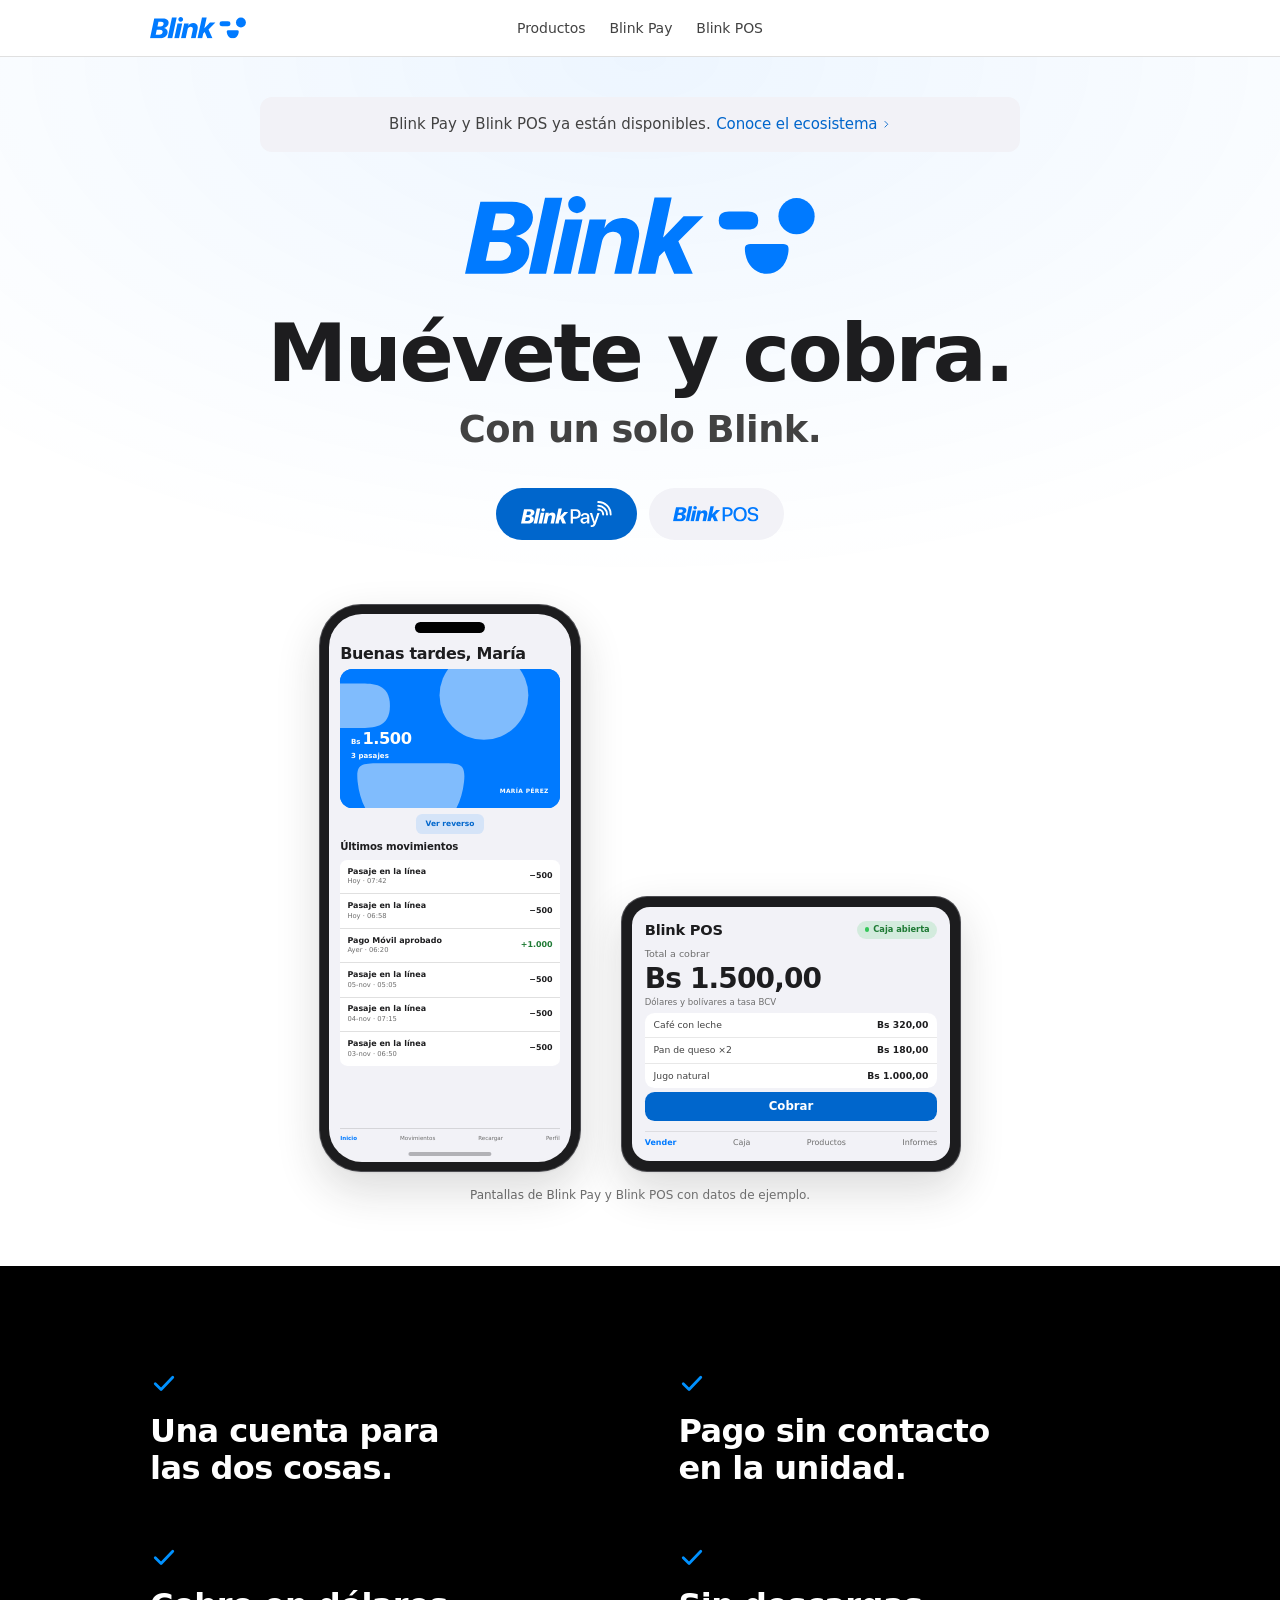
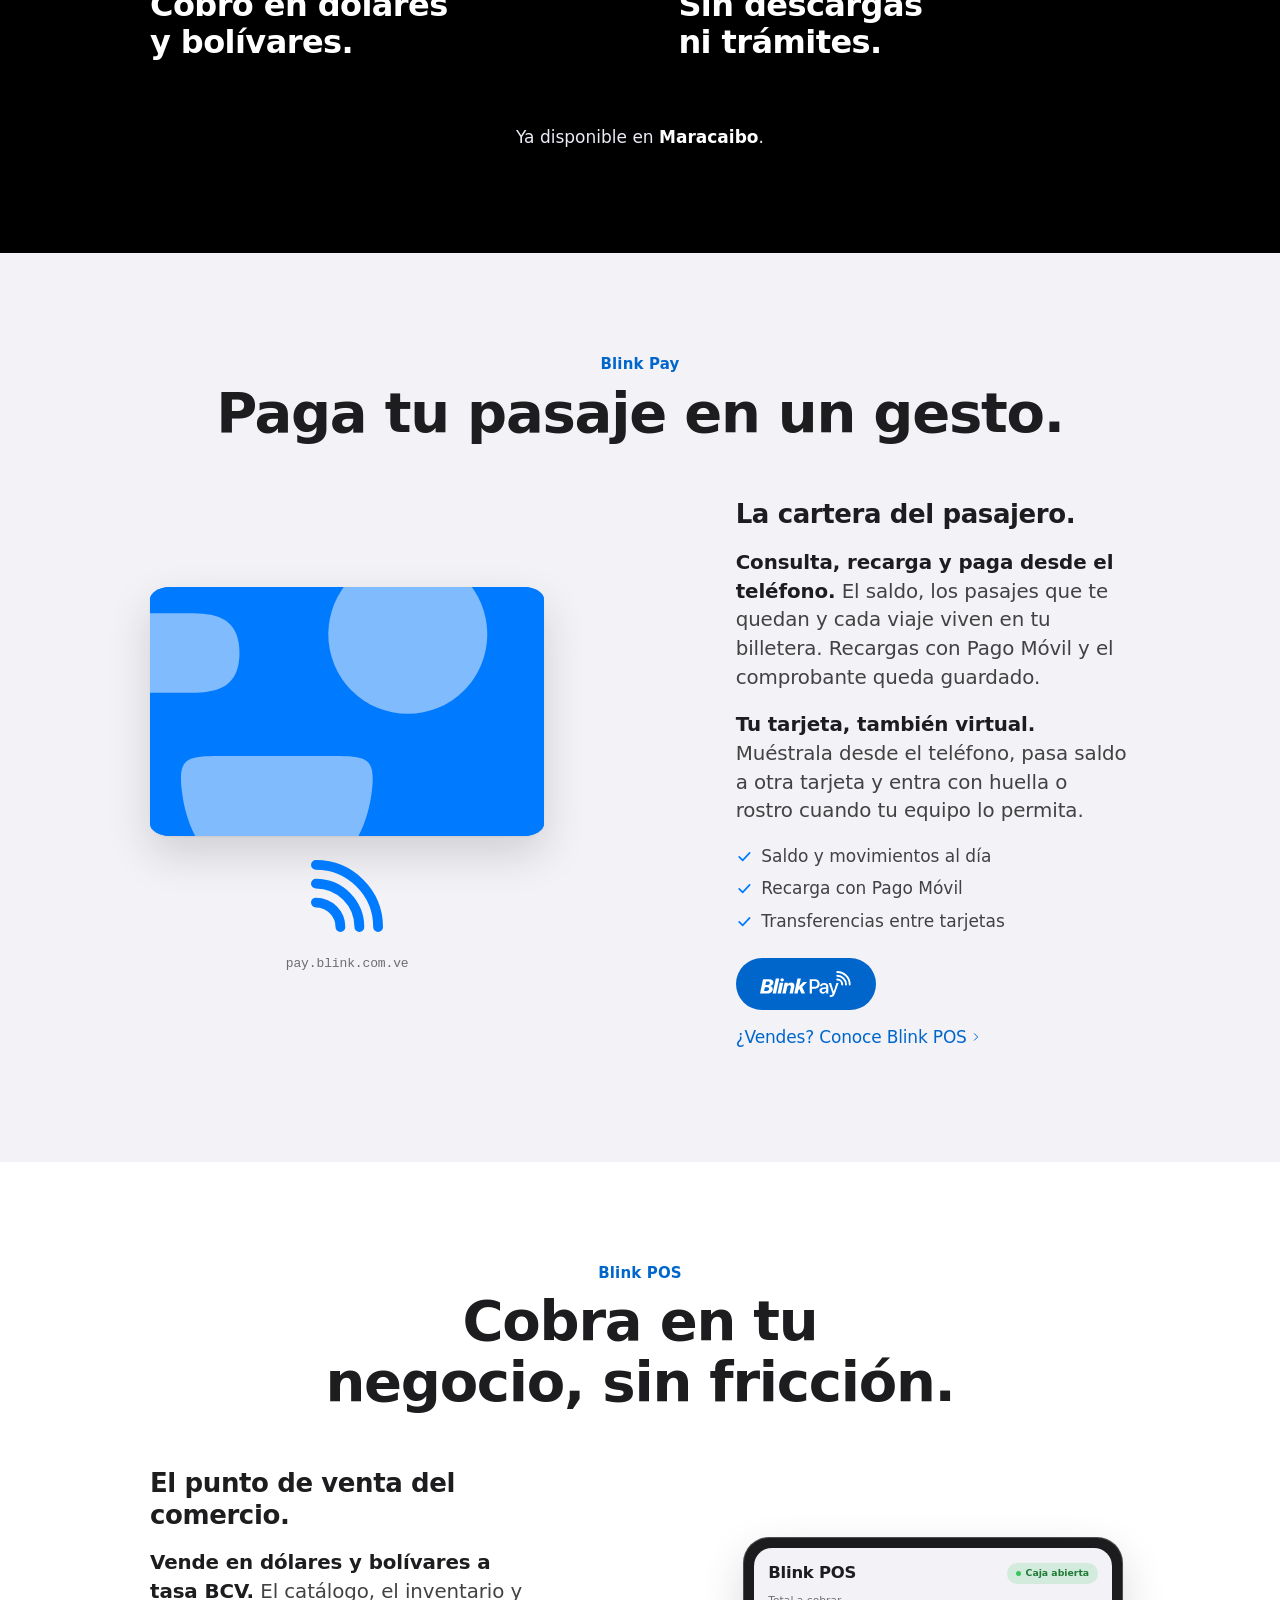
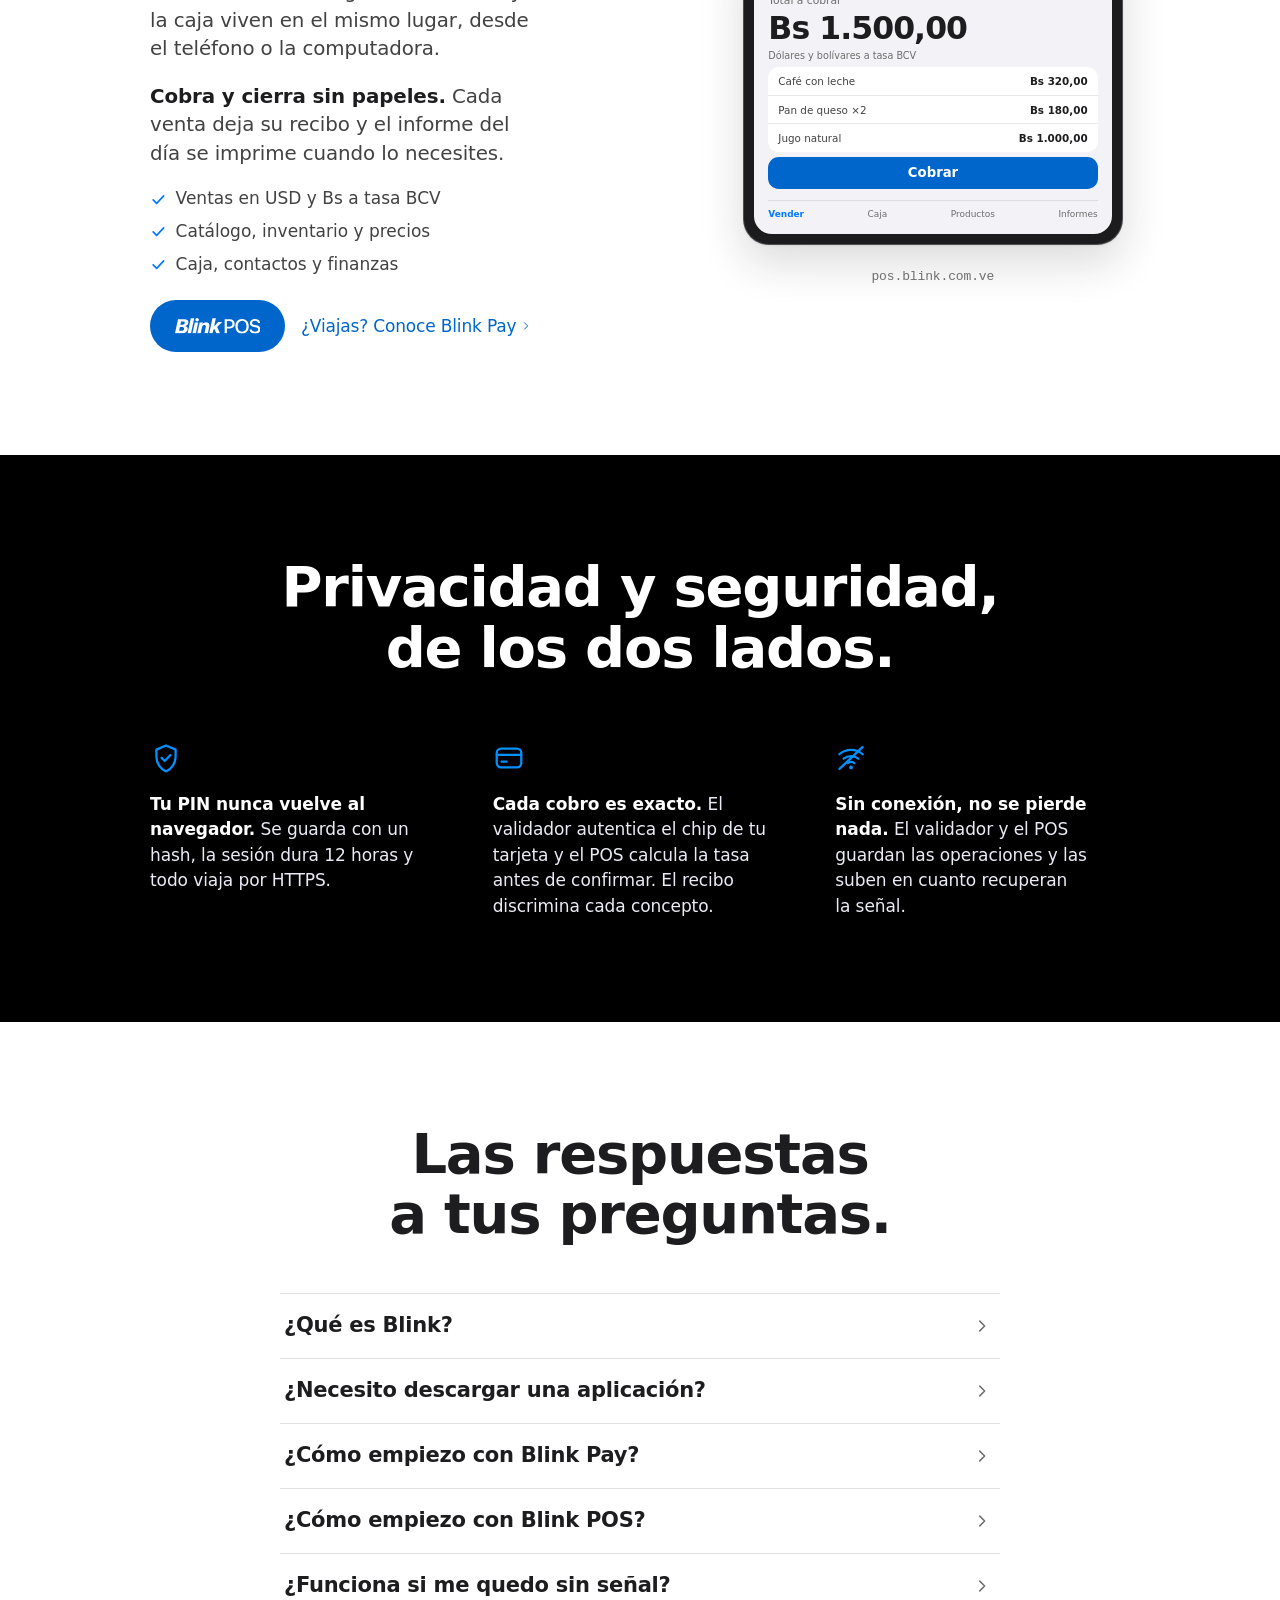
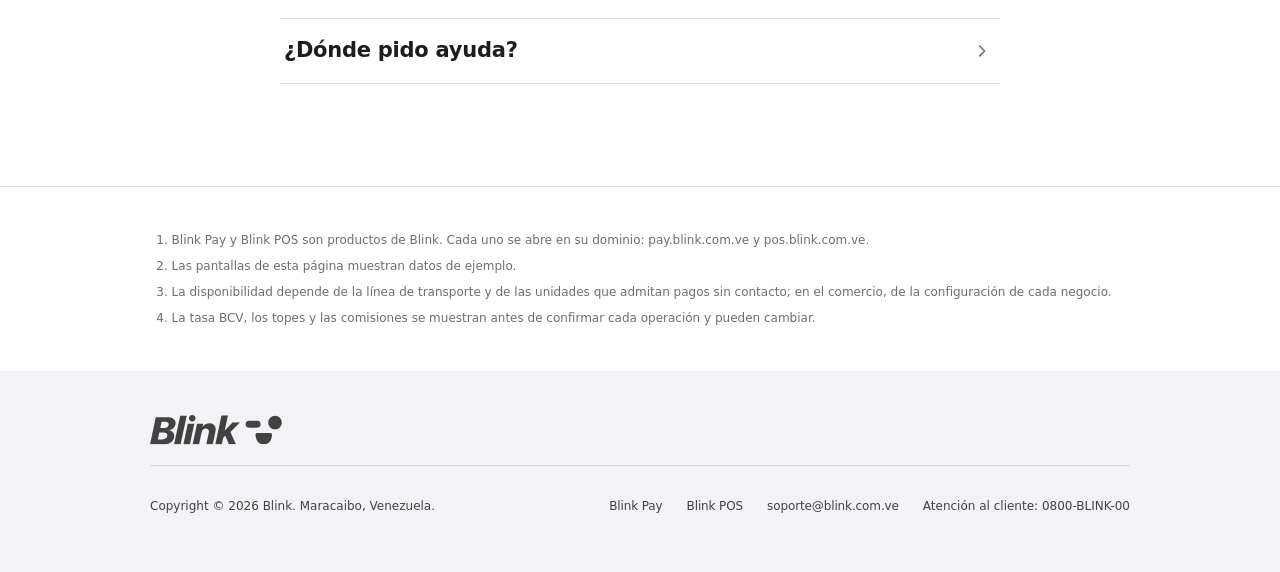
==== commit 348148bb: "www deja de ser instalable y ajusta el lockup de POS La landing del ecosistema elimina el manifiesto" ====
--- a/index.html
+++ b/index.html
@@ -28,8 +28,11 @@
   <link rel="icon" href="assets/favicon.svg" type="image/svg+xml">
   <link rel="icon" href="assets/favicon.png" sizes="32x32" type="image/png">
   <link rel="apple-touch-icon" href="assets/apple-touch-icon.png">
-  <link rel="manifest" href="manifest.webmanifest">
-  <link rel="stylesheet" href="assets/estilos.css">
+  <!-- www es solo la landing: sin manifiesto ni service worker el navegador
+       nunca la ofrece como app instalable. Las apps son pay. y pos. -->
+  <!-- La caché de la CDN guarda estos archivos 4 h por URL: al editarlos hay
+       que cambiar el número de versión para que el cambio llegue a todos. -->
+  <link rel="stylesheet" href="assets/estilos.css?v=20261108b">
   <noscript><style>.lp-acordeon__bandeja{grid-template-rows:1fr}</style></noscript>
 </head>
 <body>
@@ -72,7 +75,7 @@
         </g>
       </symbol>
 
-      <symbol id="marca-pos" viewBox="0 0 1206 281">
+      <symbol id="marca-pos" viewBox="0 88 1055.42 192.85">
         <g transform="translate(-0 277.9)" fill="currentColor">
           <path d="M90.87 0C129.53 0 157.09 -23.42 157.09 -56.11C157.09 -74.16 143.8 -87.7 125.02 -91.72L125.14 -92.57C148.92 -97.33 165.88 -114.89 165.88 -138.19C165.88 -159.78 147.83 -176 114.53 -176H37.44L0 0ZM75.01 -146.97H98.67C113.43 -146.97 121.11 -140.39 121.11 -130.02C121.11 -116.24 109.41 -106.23 91.72 -106.23H66.47ZM50.62 -31.71 60.25 -77.33H87.21C103.79 -77.33 112.33 -70.13 112.33 -58.18C112.33 -42.32 99.89 -31.71 80.62 -31.71Z"/>
           <path d="M155.86 0H197.94L237.43 -185.63H195.36Z"/>
@@ -84,11 +87,6 @@
             <path d="M231.27 2.93C282.13 2.93 313.72 -32.08 313.72 -87.94V-88.18C313.72 -143.92 282 -178.93 231.27 -178.93C180.65 -178.93 148.81 -144.04 148.81 -88.18V-87.94C148.81 -31.96 180.53 2.93 231.27 2.93ZM231.27 -21.22C197.85 -21.22 176.62 -46.96 176.62 -87.94V-88.18C176.62 -129.16 197.97 -154.78 231.27 -154.78C264.68 -154.78 285.78 -129.04 285.78 -88.18V-87.94C285.78 -47.32 265.05 -21.22 231.27 -21.22Z"/>
             <path d="M390.81 2.93C432.53 2.93 457.9 -17.44 457.9 -49.52V-49.64C457.9 -76.84 442.28 -91.6 405.94 -99.28L386.67 -103.31C364.71 -108.06 354.71 -116.11 354.71 -129.29V-129.41C354.71 -144.78 368.62 -155.14 390.45 -155.27C411.3 -155.27 425.45 -145.39 427.89 -129.04L428.01 -127.33H454.6L454.48 -129.41C452.65 -158.92 427.53 -178.93 390.81 -178.93C353.61 -178.93 327.15 -158.31 327.02 -128.31V-128.19C327.02 -102.09 343.73 -86.23 378.25 -78.91L397.4 -74.89C420.7 -69.77 430.33 -62.08 430.33 -47.93V-47.81C430.33 -31.35 415.45 -20.73 391.91 -20.73C368.37 -20.73 352.15 -30.86 349.71 -47.08L349.47 -48.67H322.88L323 -46.84C325.19 -15.86 351.3 2.93 390.81 2.93Z"/>
           </g>
-        </g>
-        <g transform="translate(-0 277.9)">
-          <path d="M 1099.52 -111 A 61 61 0 0 0 1038.52 -172" fill="none" stroke="currentColor" stroke-width="24.4" stroke-linecap="round"/>
-          <path d="M 1146.62 -111 A 108.1 108.1 0 0 0 1038.52 -219.1" fill="none" stroke="currentColor" stroke-width="24.4" stroke-linecap="round"/>
-          <path d="M 1193.22 -111 A 154.7 154.7 0 0 0 1038.52 -265.7" fill="none" stroke="currentColor" stroke-width="24.4" stroke-linecap="round"/>
         </g>
       </symbol>
 
@@ -160,7 +158,7 @@
               <svg class="lp-boton__marca" viewBox="0 0 1121 321" aria-hidden="true" focusable="false"><use href="#marca-pay"/></svg>
             </a>
             <a class="lp-boton lp-boton--fantasma lp-boton--marca" href="https://pos.blink.com.ve" aria-label="Abrir Blink POS">
-              <svg class="lp-boton__marca" viewBox="0 0 1206 281" aria-hidden="true" focusable="false"><use href="#marca-pos"/></svg>
+              <svg class="lp-boton__marca lp-boton__marca--pos" viewBox="0 88 1055.42 192.85" aria-hidden="true" focusable="false"><use href="#marca-pos" x="0" y="88" width="1055.42" height="192.85"/></svg>
             </a>
           </p>
 
@@ -403,7 +401,7 @@
               </ul>
               <p class="lp-acciones">
                 <a class="lp-boton lp-boton--primario lp-boton--marca" href="https://pos.blink.com.ve" aria-label="Abrir Blink POS">
-                  <svg class="lp-boton__marca" viewBox="0 0 1206 281" aria-hidden="true" focusable="false"><use href="#marca-pos"/></svg>
+                  <svg class="lp-boton__marca lp-boton__marca--pos" viewBox="0 88 1055.42 192.85" aria-hidden="true" focusable="false"><use href="#marca-pos" x="0" y="88" width="1055.42" height="192.85"/></svg>
                 </a>
                 <a class="lp-enlace" href="#pay">
                   ¿Viajas? Conoce Blink Pay
@@ -577,6 +575,6 @@
     </footer>
   </div>
 
-  <script src="assets/app.js" defer></script>
+  <script src="assets/app.js?v=20261108" defer></script>
 </body>
 </html>
--- a/assets/estilos.css
+++ b/assets/estilos.css
@@ -300,6 +300,14 @@
   height: 26px;
 }
 
+/* El lockup de POS es solo texto y su recuadro va ceñido a la marca (192,85 u
+   de alto), mientras que el de Pay mide 321 u porque reserva sitio a las ondas.
+   Ambos trazados usan la misma unidad de glifo, así que la paridad de altura de
+   mayúsculas se logra igualando la escala: 26 × 192,85 / 321 = 15,62 px. */
+.lp-boton__marca--pos {
+  height: 15.62px;
+}
+
 .lp-boton--marca.lp-boton--fantasma {
   background: var(--fondo-alt);
   color: var(--acento);
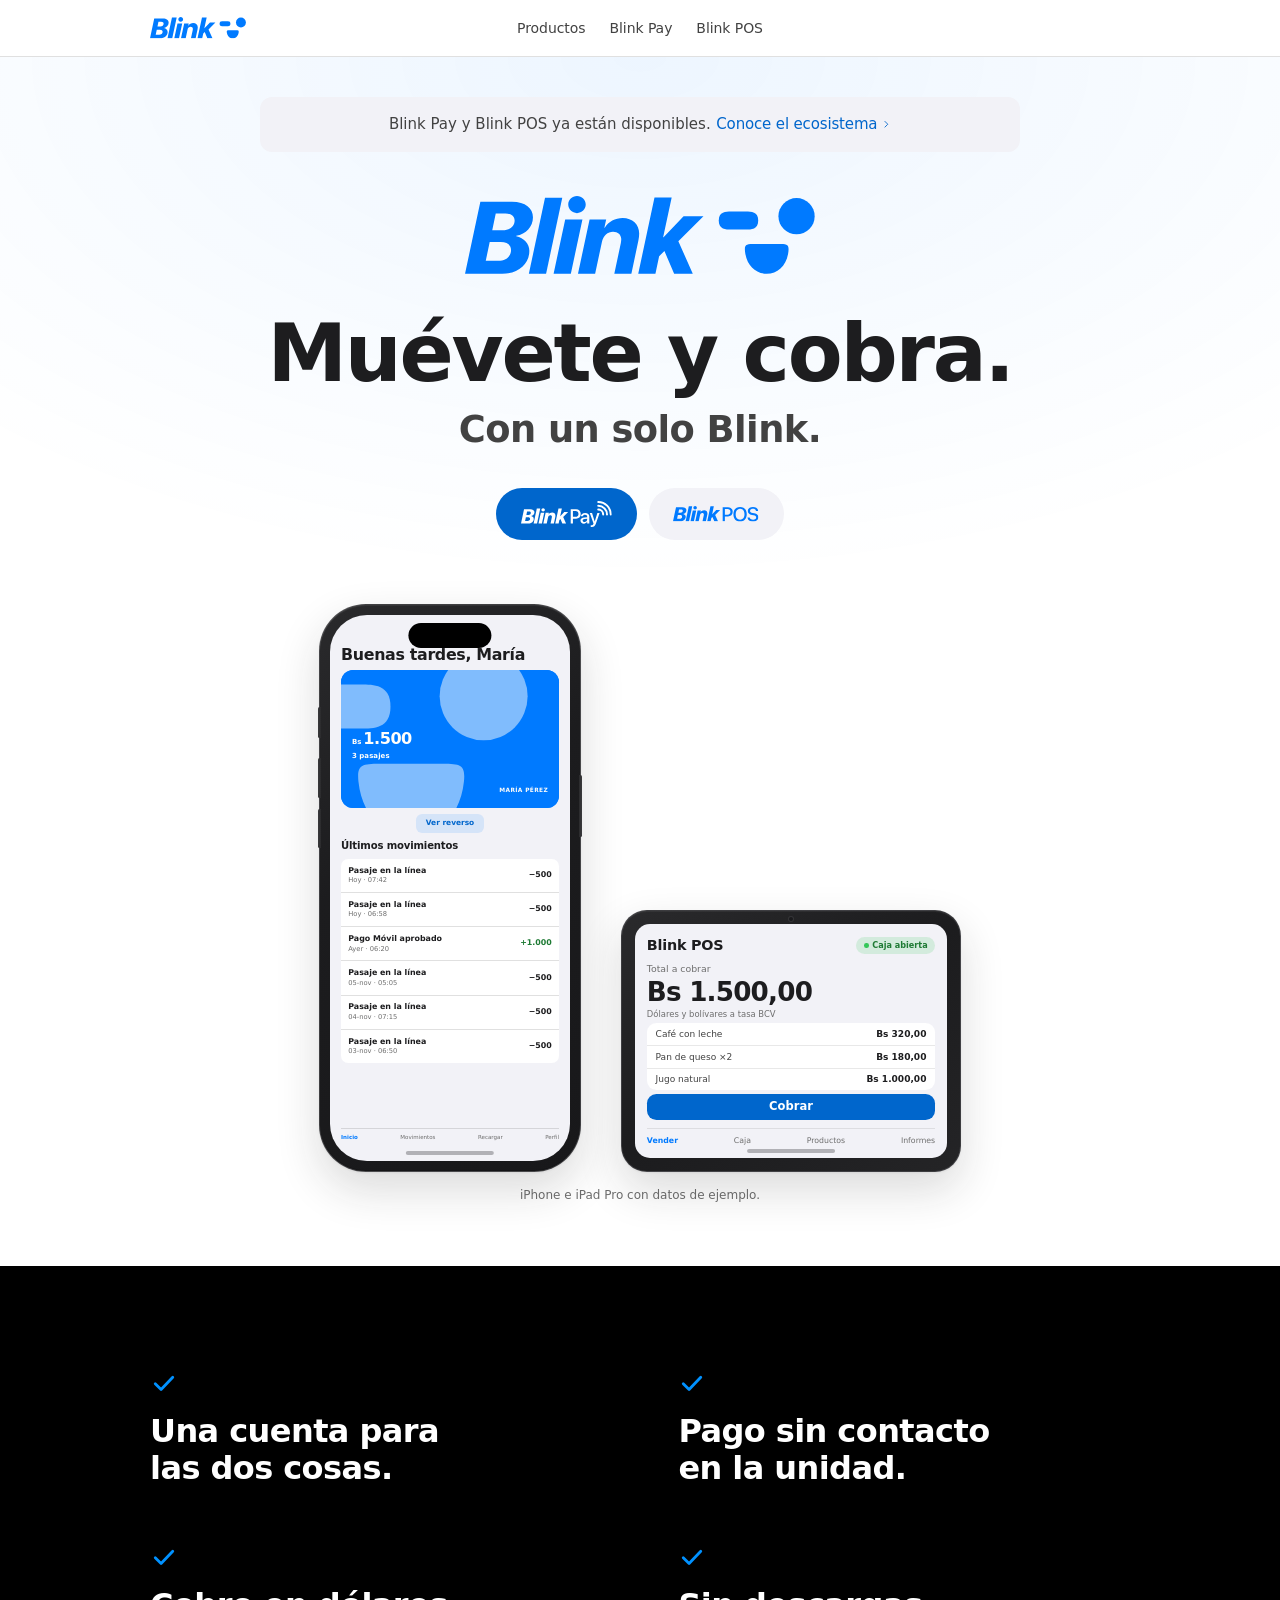
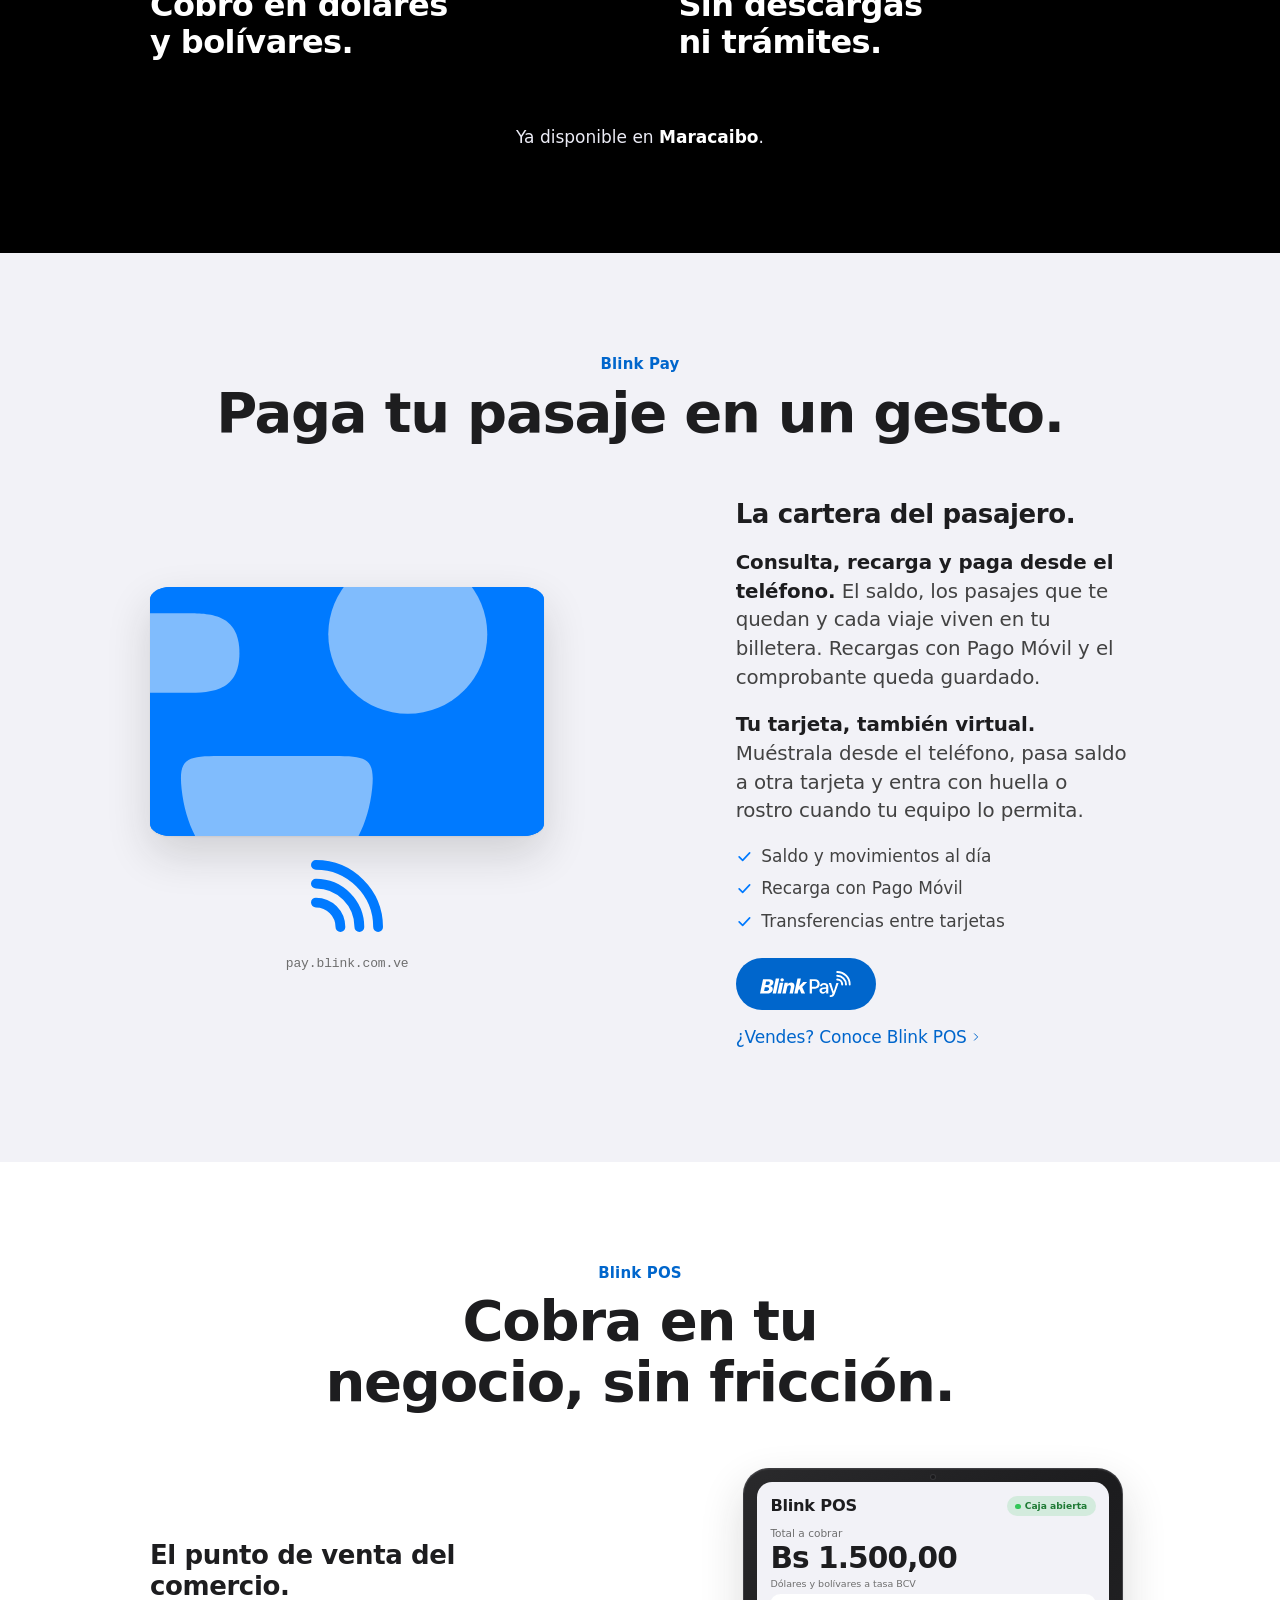
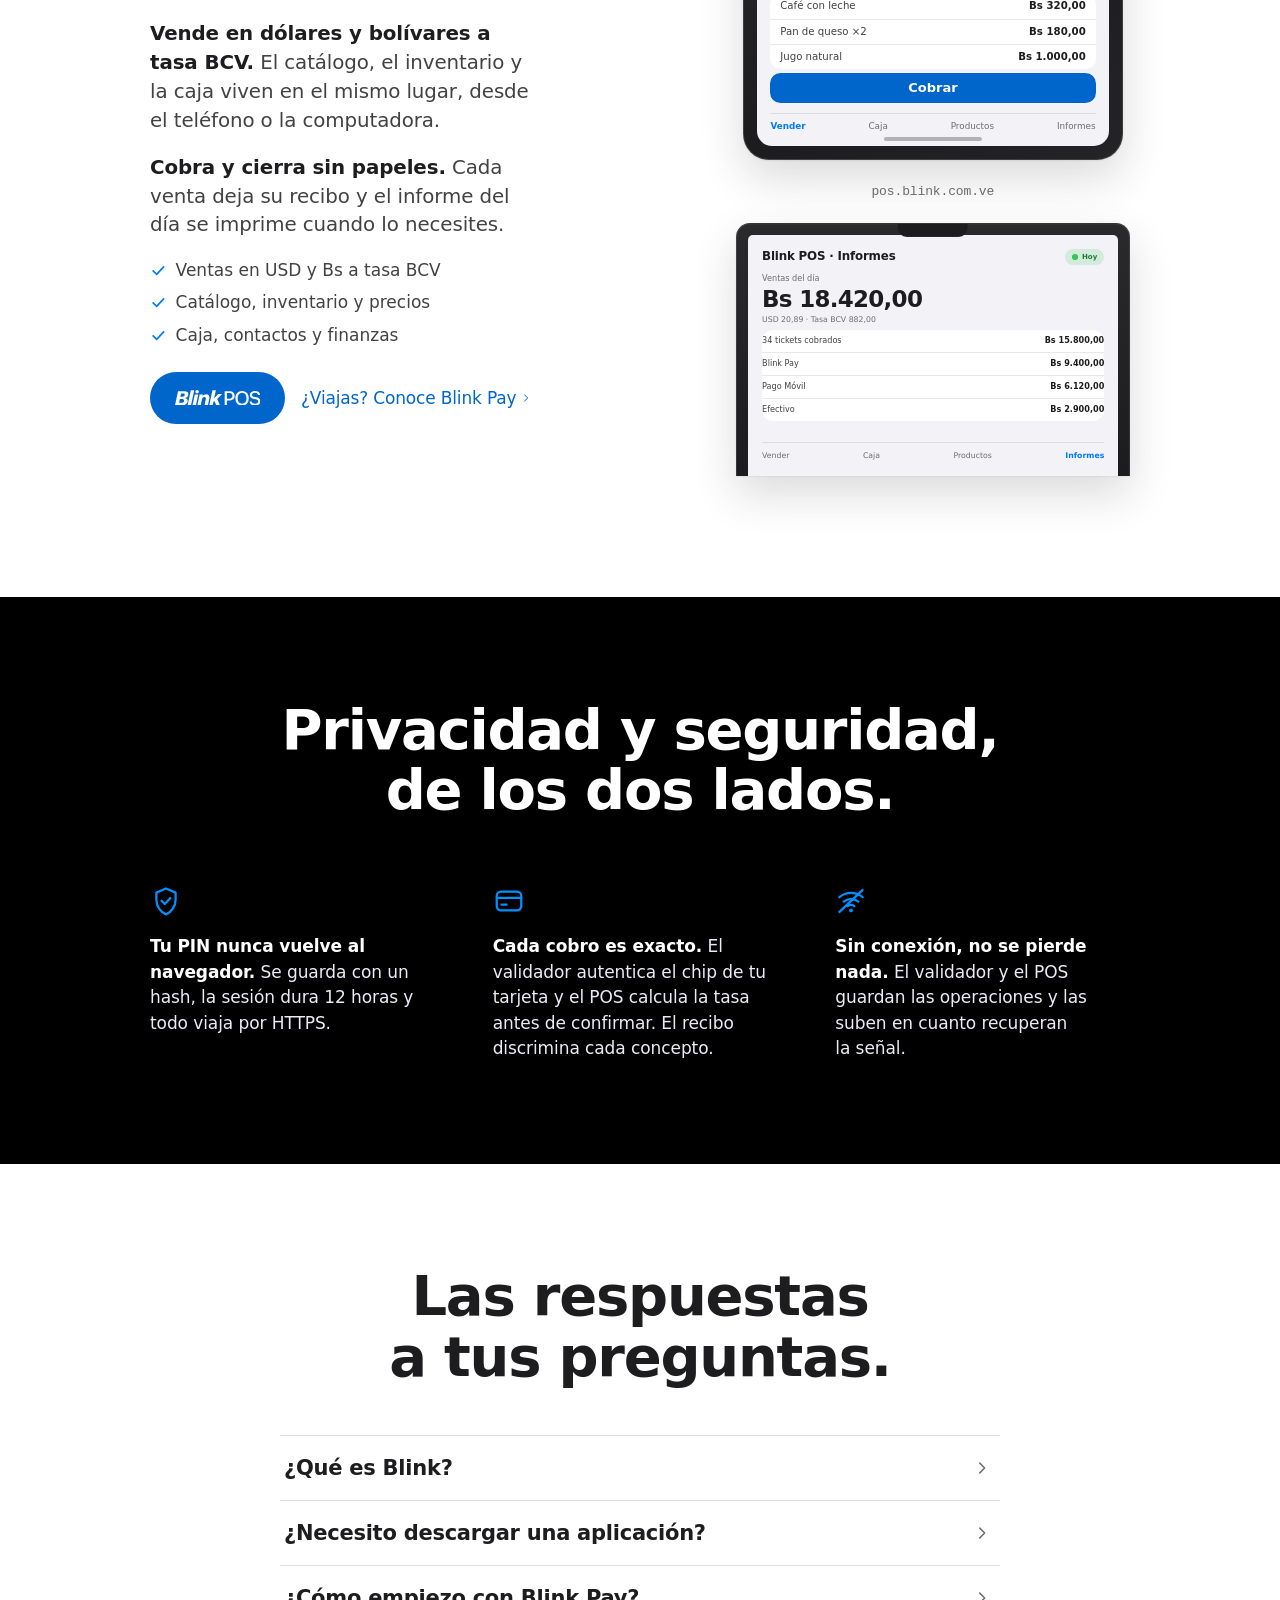
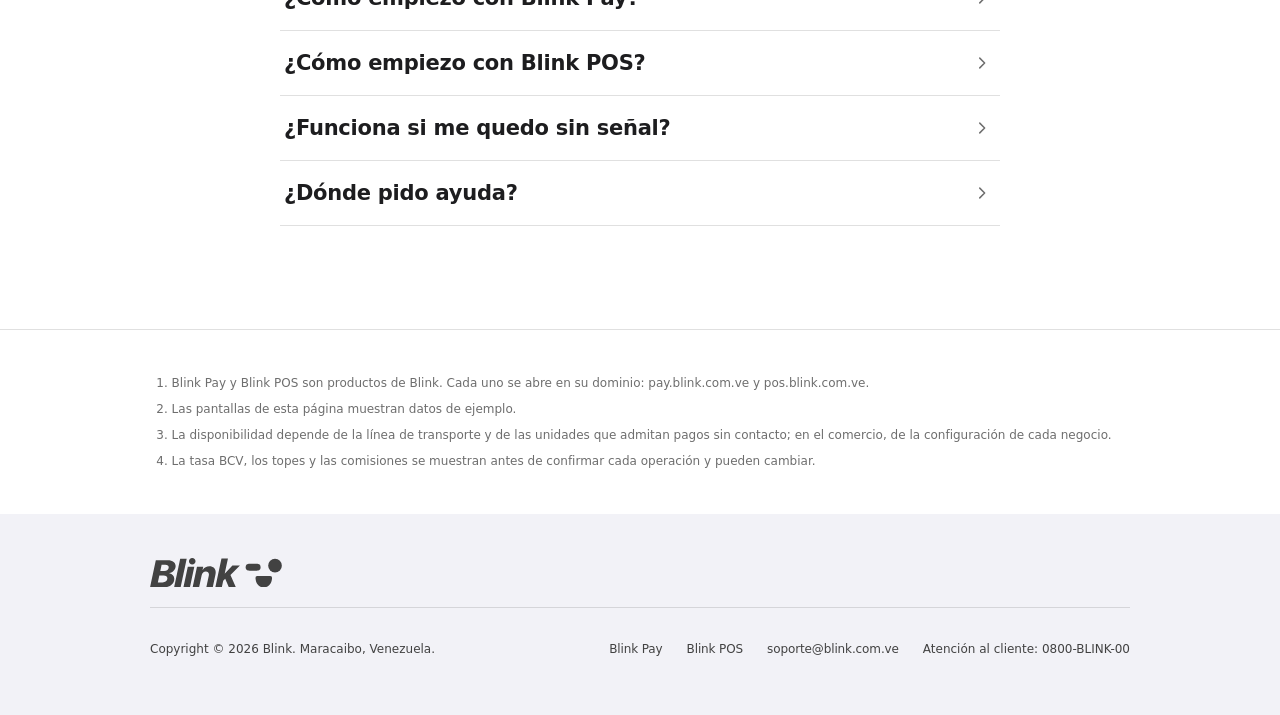
==== commit 76cb635d: "Viste la landing y su imagen para compartir con los bezels de Apple Las maquetas genéricas no comuni" ====
--- a/index.html
+++ b/index.html
@@ -32,7 +32,7 @@
        nunca la ofrece como app instalable. Las apps son pay. y pos. -->
   <!-- La caché de la CDN guarda estos archivos 4 h por URL: al editarlos hay
        que cambiar el número de versión para que el cambio llegue a todos. -->
-  <link rel="stylesheet" href="assets/estilos.css?v=20261108b">
+  <link rel="stylesheet" href="assets/estilos.css?v=20261108c">
   <noscript><style>.lp-acordeon__bandeja{grid-template-rows:1fr}</style></noscript>
 </head>
 <body>
@@ -164,8 +164,13 @@
 
           <div class="lp-hero__hardware">
             <div class="lp-duo">
-              <div class="lp-telefono" role="img" aria-label="Teléfono con la billetera Blink Pay y el saldo de la tarjeta">
+              <div class="lp-telefono" role="img" aria-label="iPhone mostrando la billetera Blink Pay con el saldo de la tarjeta">
                 <div class="lp-telefono__marco">
+                  <span class="lp-telefono__boton lp-telefono__boton--accion" aria-hidden="true"></span>
+                  <span class="lp-telefono__boton lp-telefono__boton--vol-up" aria-hidden="true"></span>
+                  <span class="lp-telefono__boton lp-telefono__boton--vol-down" aria-hidden="true"></span>
+                  <span class="lp-telefono__boton lp-telefono__boton--power" aria-hidden="true"></span>
+                  <span class="lp-telefono__camara" aria-hidden="true"></span>
                   <span class="lp-telefono__isla"></span>
                   <div class="lp-telefono__pantalla">
                     <div class="lp-mini">
@@ -234,8 +239,9 @@
                 </div>
               </div>
 
-              <div class="lp-caja" role="img" aria-label="Pantalla de Blink POS con el total de una venta y el botón de cobrar">
+              <div class="lp-caja" role="img" aria-label="iPad Pro horizontal con Blink POS mostrando el total de una venta y el botón de cobrar">
                 <div class="lp-caja__marco">
+                  <span class="lp-caja__camara" aria-hidden="true"></span>
                   <div class="lp-caja__pantalla">
                     <div class="lp-caja__ui">
                       <div class="lp-caja__barra">
@@ -259,10 +265,11 @@
                       </div>
                     </div>
                   </div>
+                  <span class="lp-caja__barra-home" aria-hidden="true"></span>
                 </div>
               </div>
             </div>
-            <p class="lp-nota-visual">Pantallas de Blink Pay y Blink POS con datos de ejemplo.</p>
+            <p class="lp-nota-visual">iPhone e iPad Pro con datos de ejemplo.</p>
           </div>
         </div>
       </section>
@@ -355,8 +362,9 @@
           <h2 class="lp-titulo-seccion" id="pos-titulo">Cobra en tu negocio, sin fricción.</h2>
           <div class="lp-fila lp-fila--invertida">
             <div class="lp-fila__visual">
-              <div class="lp-caja lp-caja--fila" role="img" aria-label="Pantalla de Blink POS con el total de una venta y el botón de cobrar">
+              <div class="lp-caja lp-caja--fila" role="img" aria-label="iPad Pro horizontal con Blink POS mostrando el total de una venta y el botón de cobrar">
                 <div class="lp-caja__marco">
+                  <span class="lp-caja__camara" aria-hidden="true"></span>
                   <div class="lp-caja__pantalla">
                     <div class="lp-caja__ui">
                       <div class="lp-caja__barra">
@@ -380,9 +388,39 @@
                       </div>
                     </div>
                   </div>
+                  <span class="lp-caja__barra-home" aria-hidden="true"></span>
                 </div>
               </div>
               <p class="lp-dominio">pos.blink.com.ve</p>
+              <div class="lp-mac" role="img" aria-label="MacBook Pro con el informe del día de Blink POS">
+                <div class="lp-mac__tapa">
+                  <span class="lp-mac__notch" aria-hidden="true"></span>
+                  <div class="lp-mac__pantalla">
+                    <div class="lp-caja__ui lp-mac__ui">
+                      <div class="lp-caja__barra">
+                        <span class="lp-caja__nombre">Blink POS · Informes</span>
+                        <span class="lp-caja__estado"><i></i>Hoy</span>
+                      </div>
+                      <p class="lp-caja__rotulo">Ventas del día</p>
+                      <p class="lp-caja__total">Bs 18.420,00</p>
+                      <p class="lp-caja__tasa">USD 20,89 · Tasa BCV 882,00</p>
+                      <ul class="lp-caja__lineas">
+                        <li><span>34 tickets cobrados</span><b>Bs 15.800,00</b></li>
+                        <li><span>Blink Pay</span><b>Bs 9.400,00</b></li>
+                        <li><span>Pago Móvil</span><b>Bs 6.120,00</b></li>
+                        <li><span>Efectivo</span><b>Bs 2.900,00</b></li>
+                      </ul>
+                      <div class="lp-caja__tabs">
+                        <span>Vender</span>
+                        <span>Caja</span>
+                        <span>Productos</span>
+                        <span class="activa">Informes</span>
+                      </div>
+                    </div>
+                  </div>
+                </div>
+                <span class="lp-mac__base" aria-hidden="true"></span>
+              </div>
             </div>
             <div class="lp-fila__texto">
               <h3 class="lp-subtitulo">El punto de venta del comercio.</h3>
--- a/assets/estilos.css
+++ b/assets/estilos.css
@@ -498,7 +498,12 @@
   width: 100%;
 }
 
-/* --- Teléfono (mockup CSS, no fotografía) --- */
+/* --- Bezels de productos Apple (mockup CSS, no fotografía) ---
+   iPhone 15/16 Pro · 393×852 CSS px, Dynamic Island, titanio
+   iPad Pro 13"   · 1366×1024 en horizontal, bisel delgado
+   MacBook Pro 14" · 1512×982, notch y base de aluminio        */
+
+/* ==== iPhone 15/16 Pro ==== */
 
 .lp-telefono {
   width: clamp(214px, 23vw, 262px);
@@ -508,45 +513,264 @@
 .lp-telefono__marco {
   position: relative;
   aspect-ratio: 393 / 852;
-  padding: 9px;
-  border-radius: 42px;
-  background: #1c1c1e;
-  border: 1px solid rgba(235, 235, 245, 0.24);
-  box-shadow: var(--sombra-elevada);
+  padding: 10px;
+  border-radius: 47px;
+  /* Titanio Natural: mismo gradiente que la landing de Blink Pay. */
+  background: linear-gradient(145deg, #2a2a2c 0%, #1c1c1e 40%, #18181a 100%);
+  border: 1px solid rgba(235, 235, 245, 0.18);
+  box-shadow:
+    var(--sombra-elevada),
+    inset 0 1px 0 rgba(255, 255, 255, 0.06),
+    inset 0 -1px 0 rgba(0, 0, 0, 0.2);
 }
 
 .lp-telefono__pantalla {
   position: absolute;
-  inset: 9px;
+  inset: 10px;
   container-type: inline-size;
-  border-radius: 33px;
+  border-radius: 37px;
   overflow: hidden;
   background: #f2f2f7;
   color: #1d1d1f;
 }
 
+/* Dynamic Island: 126×37 px a tamaño real. */
 .lp-telefono__isla {
   position: absolute;
-  top: 17px;
+  top: 18px;
   left: 50%;
   z-index: 3;
-  width: 27%;
-  height: 11px;
+  width: 32%;
+  height: 4.4%;
+  min-height: 11px;
   transform: translateX(-50%);
   border-radius: 50px;
   background: #000000;
-}
-
+  box-shadow: 0 0 0 0.5px rgba(255, 255, 255, 0.08);
+}
+
+/* Home indicator: 134×5 px a tamaño real. */
 .lp-telefono__barra {
   position: absolute;
-  bottom: 15px;
+  bottom: 16px;
   left: 50%;
   z-index: 3;
-  width: 32%;
+  width: 34%;
   height: 4px;
   transform: translateX(-50%);
   border-radius: 50px;
   background: rgba(29, 29, 31, 0.3);
+}
+
+/* Botón de acción y volumen (izquierda) y encendido (derecha). */
+.lp-telefono__boton {
+  position: absolute;
+  width: 3px;
+  border-radius: 1.5px 0 0 1.5px;
+  background: linear-gradient(90deg, #3a3a3c 0%, #2a2a2c 100%);
+}
+
+.lp-telefono__boton--accion {
+  left: -2px;
+  top: 18%;
+  height: 5.5%;
+}
+
+.lp-telefono__boton--vol-up {
+  left: -2px;
+  top: 27%;
+  height: 7%;
+}
+
+.lp-telefono__boton--vol-down {
+  left: -2px;
+  top: 36%;
+  height: 7%;
+}
+
+.lp-telefono__boton--power {
+  right: -2px;
+  top: 30%;
+  height: 11%;
+  border-radius: 0 1.5px 1.5px 0;
+  background: linear-gradient(270deg, #3a3a3c 0%, #2a2a2c 100%);
+}
+
+/* Módulo de cámara: solo el borde lo insinúa. */
+.lp-telefono__camara {
+  position: absolute;
+  top: 4.5%;
+  left: 5.5%;
+  z-index: 0;
+  width: 22%;
+  aspect-ratio: 1;
+  border-radius: 18px;
+  background: transparent;
+  border: 1px solid rgba(235, 235, 245, 0.08);
+  opacity: 0.5;
+}
+
+/* ==== iPad Pro 13" (horizontal: la caja del local) ==== */
+
+.lp-caja {
+  width: clamp(280px, 30vw, 340px);
+  flex: none;
+}
+
+.lp-caja--fila {
+  width: min(100%, 380px);
+}
+
+.lp-caja__marco {
+  position: relative;
+  padding: 13px;
+  border-radius: 26px;
+  /* Aluminio del iPad Pro: mismo titanio, radio menor. */
+  background: linear-gradient(145deg, #2a2a2c 0%, #1c1c1e 50%, #242426 100%);
+  border: 1px solid rgba(235, 235, 245, 0.15);
+  box-shadow:
+    var(--sombra-elevada),
+    inset 0 1px 0 rgba(255, 255, 255, 0.05);
+}
+
+/* Cámara frontal centrada en el borde superior (horizontal). */
+.lp-caja__camara {
+  position: absolute;
+  top: 5px;
+  left: 50%;
+  z-index: 3;
+  width: 6px;
+  height: 6px;
+  transform: translateX(-50%);
+  border-radius: 50%;
+  background: #1a1a1c;
+  border: 1px solid rgba(235, 235, 245, 0.12);
+}
+
+.lp-caja__pantalla {
+  container-type: inline-size;
+  aspect-ratio: 1366 / 1024;
+  border-radius: 15px;
+  overflow: hidden;
+  background: #f2f2f7;
+  color: #1d1d1f;
+}
+
+/* Home indicator del iPad, más ancho que el del teléfono. */
+.lp-caja__barra-home {
+  position: absolute;
+  bottom: 18px;
+  left: 50%;
+  z-index: 3;
+  width: 26%;
+  height: 4px;
+  transform: translateX(-50%);
+  border-radius: 50px;
+  background: rgba(29, 29, 31, 0.3);
+}
+
+/* ==== MacBook Pro 14" (los informes en la laptop de caja) ==== */
+
+.lp-mac {
+  width: min(100%, 460px);
+  flex: none;
+}
+
+.lp-mac__tapa {
+  position: relative;
+  padding: 11px 11px 0;
+  border-radius: 14px 14px 0 0;
+  background: linear-gradient(180deg, #2a2a2c 0%, #1c1c1e 100%);
+  border: 1px solid rgba(235, 235, 245, 0.12);
+  border-bottom: none;
+  box-shadow:
+    var(--sombra-elevada),
+    inset 0 1px 0 rgba(255, 255, 255, 0.04);
+}
+
+/* Notch: 18 % del ancho, 14 px de alto. */
+.lp-mac__notch {
+  position: absolute;
+  top: 0;
+  left: 50%;
+  z-index: 3;
+  width: 18%;
+  height: 13px;
+  transform: translateX(-50%);
+  border-radius: 0 0 9px 9px;
+  background: #1c1c1e;
+  border-bottom: 1px solid rgba(235, 235, 245, 0.06);
+}
+
+.lp-mac__pantalla {
+  container-type: inline-size;
+  aspect-ratio: 1512 / 982;
+  border-radius: 5px 5px 0 0;
+  overflow: hidden;
+  background: #f2f2f7;
+  color: #1d1d1f;
+}
+
+/* Base del equipo y hendidura de apertura. */
+.lp-mac__base {
+  position: relative;
+  height: 13px;
+  margin-inline: -5%;
+  border-radius: 0 0 10px 10px;
+  background: linear-gradient(180deg, #3a3a3c 0%, #242426 55%, #1c1c1e 100%);
+  box-shadow: 0 6px 16px rgba(29, 29, 31, 0.22);
+}
+
+.lp-mac__base::before {
+  content: "";
+  position: absolute;
+  top: 0;
+  left: 50%;
+  width: 16%;
+  height: 4px;
+  transform: translateX(-50%);
+  border-radius: 0 0 6px 6px;
+  background: #141416;
+}
+
+/* La tapa es más ancha y baja que el iPad: la UI se escala en cqw
+   sobre un lienzo 1512/982, así que los mismos clases quedan menudas. */
+.lp-mac__ui {
+  gap: 1.0cqw;
+  padding: 3.2cqw;
+  font-size: 2.3cqw;
+}
+
+.lp-mac__ui .lp-caja__nombre {
+  font-size: 3.2cqw;
+}
+
+.lp-mac__ui .lp-caja__rotulo {
+  margin-top: 1.0cqw;
+  font-size: 2.2cqw;
+}
+
+.lp-mac__ui .lp-caja__total {
+  font-size: 6.2cqw;
+}
+
+.lp-mac__ui .lp-caja__tasa {
+  font-size: 2.1cqw;
+}
+
+.lp-mac__ui .lp-caja__lineas li {
+  padding: 1.5cqw 0;
+  font-size: 2.2cqw;
+}
+
+.lp-mac__ui .lp-caja__tabs {
+  padding-top: 2.2cqw;
+  font-size: 2.1cqw;
+}
+
+.lp-mac__ui .lp-caja__estado {
+  padding: 0.9cqw 1.9cqw;
+  font-size: 1.9cqw;
 }
 
 /* --- Miniaturas de la app --- */
@@ -721,40 +945,16 @@
   font-weight: 600;
 }
 
-/* --- Blink POS (mockup CSS) --- */
-
-.lp-caja {
-  width: clamp(280px, 30vw, 340px);
-  flex: none;
-}
-
-.lp-caja--fila {
-  width: min(100%, 380px);
-}
-
-.lp-caja__marco {
-  padding: 10px;
-  border-radius: 26px;
-  background: #1c1c1e;
-  border: 1px solid rgba(235, 235, 245, 0.24);
-  box-shadow: var(--sombra-elevada);
-}
-
-.lp-caja__pantalla {
-  container-type: inline-size;
-  aspect-ratio: 4 / 3.2;
-  border-radius: 18px;
-  overflow: hidden;
-  background: #f2f2f7;
-  color: #1d1d1f;
-}
-
+/* --- Interfaz de Blink POS dentro del iPad Pro --- */
+
+/* La pantalla del iPad es 1366×1024 pt: 75 cqw de alto. El contenido
+   apura 73 cqw, así que el botón no se come la tercera línea. */
 .lp-caja__ui {
   display: flex;
   flex-direction: column;
-  gap: 1.3cqw;
+  gap: 1.1cqw;
   height: 100%;
-  padding: 4cqw;
+  padding: 3.8cqw;
   font-size: 3.1cqw;
   line-height: 1.35;
   text-align: left;
@@ -800,7 +1000,7 @@
 }
 
 .lp-caja__total {
-  font-size: 8.8cqw;
+  font-size: 8.4cqw;
   font-weight: 700;
   line-height: 1;
   letter-spacing: -0.03em;
@@ -825,7 +1025,7 @@
   align-items: center;
   justify-content: space-between;
   gap: 2cqw;
-  padding: 1.9cqw 2.8cqw;
+  padding: 1.5cqw 2.8cqw;
   font-size: 2.9cqw;
   color: #424242;
 }
@@ -845,7 +1045,7 @@
   display: flex;
   align-items: center;
   justify-content: center;
-  min-height: 9cqw;
+  min-height: 8.6cqw;
   border-radius: 3cqw;
   background: #0066cc;
   color: #ffffff;
@@ -1212,6 +1412,9 @@
   }
 
   .lp-fila__visual {
+    /* width explícito: con margin-inline:auto el estirado del grid
+       pasaría a shrink-to-fit y los bezes se achicarían. */
+    width: 100%;
     max-width: 340px;
     margin-inline: auto;
     order: 1;
